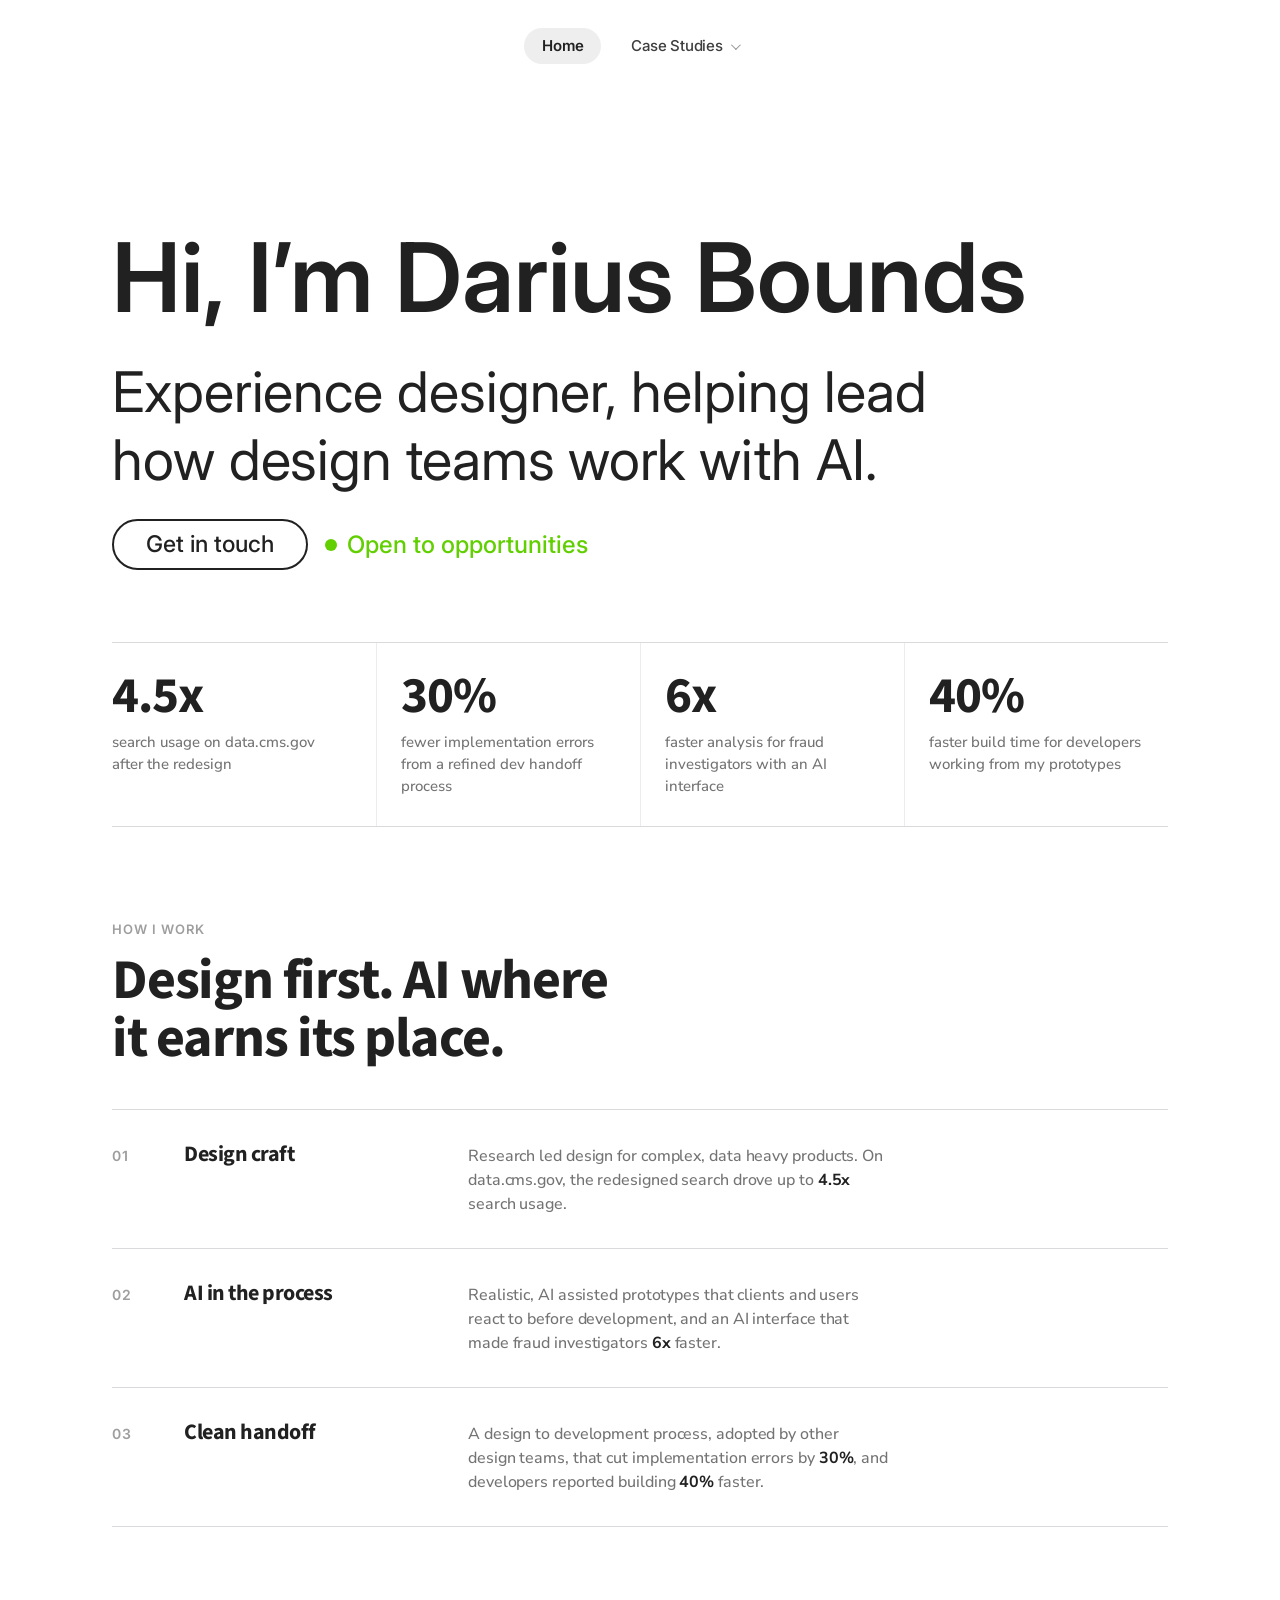
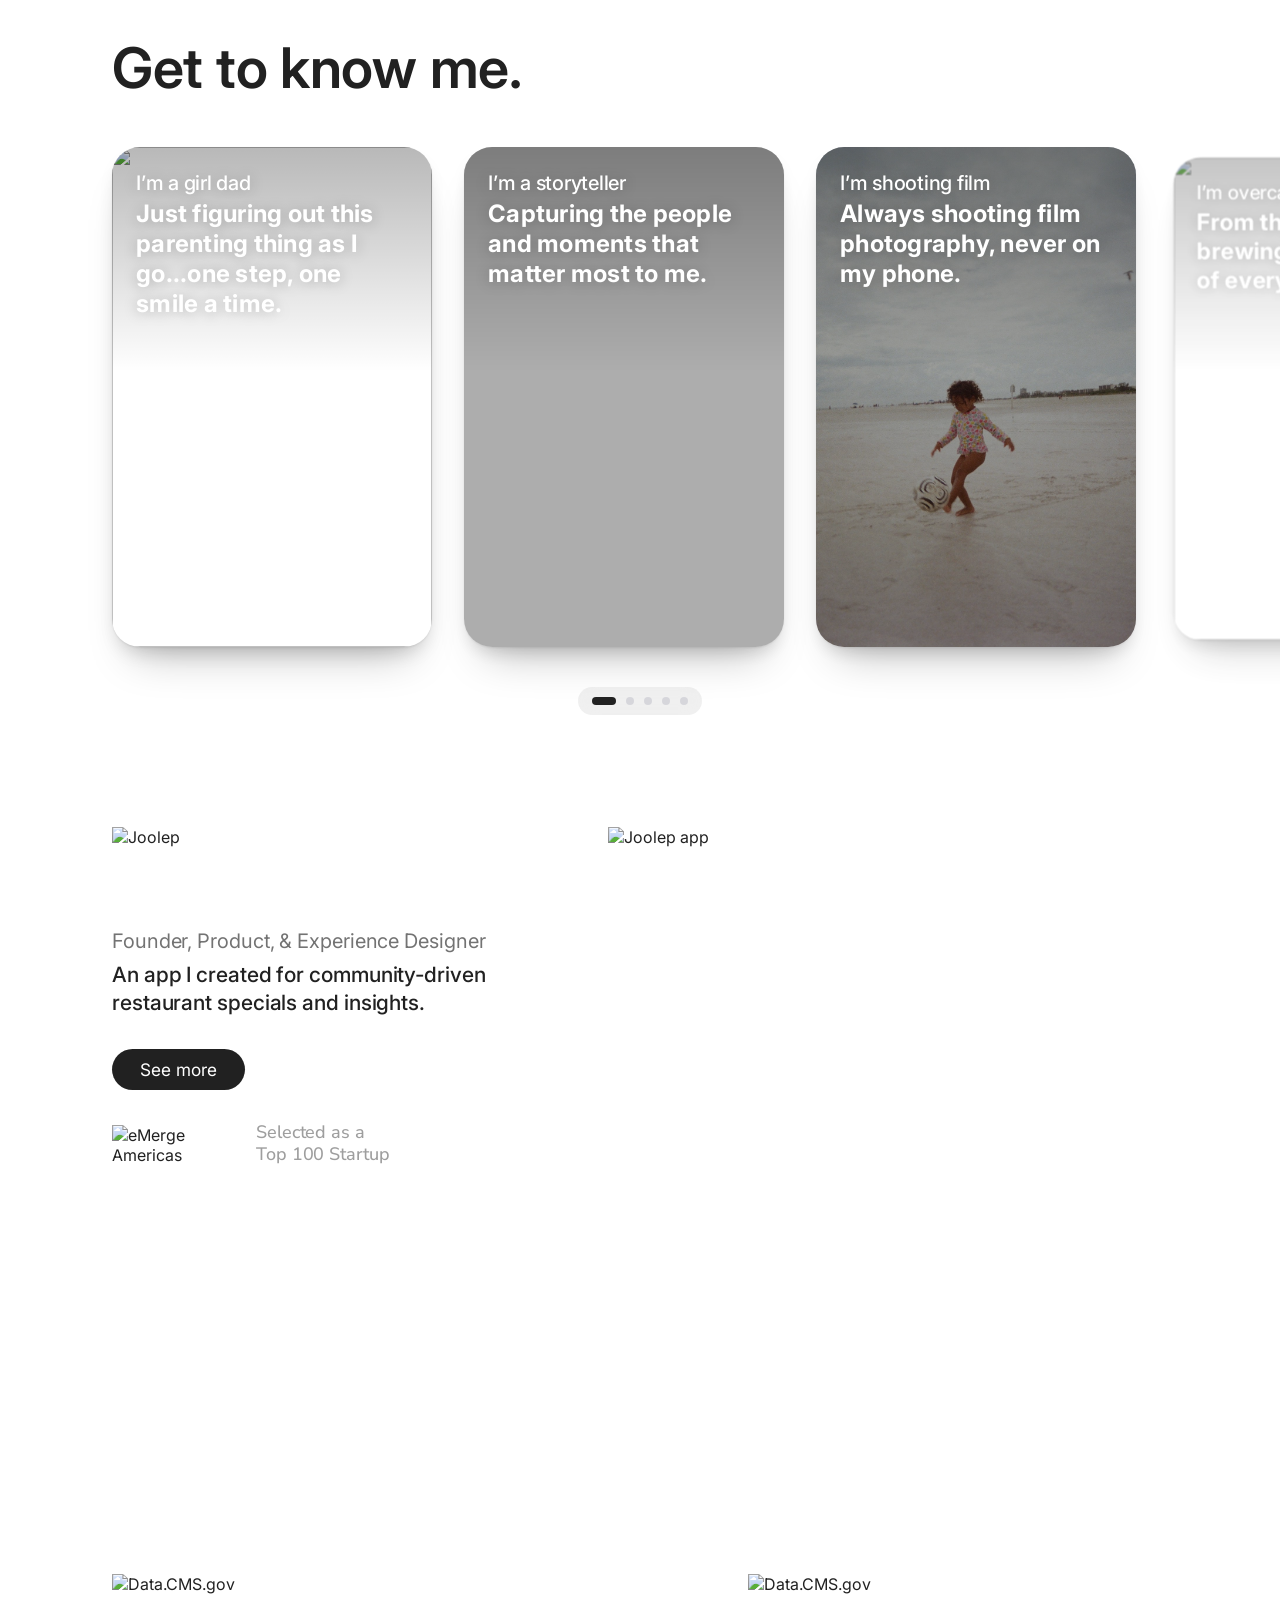
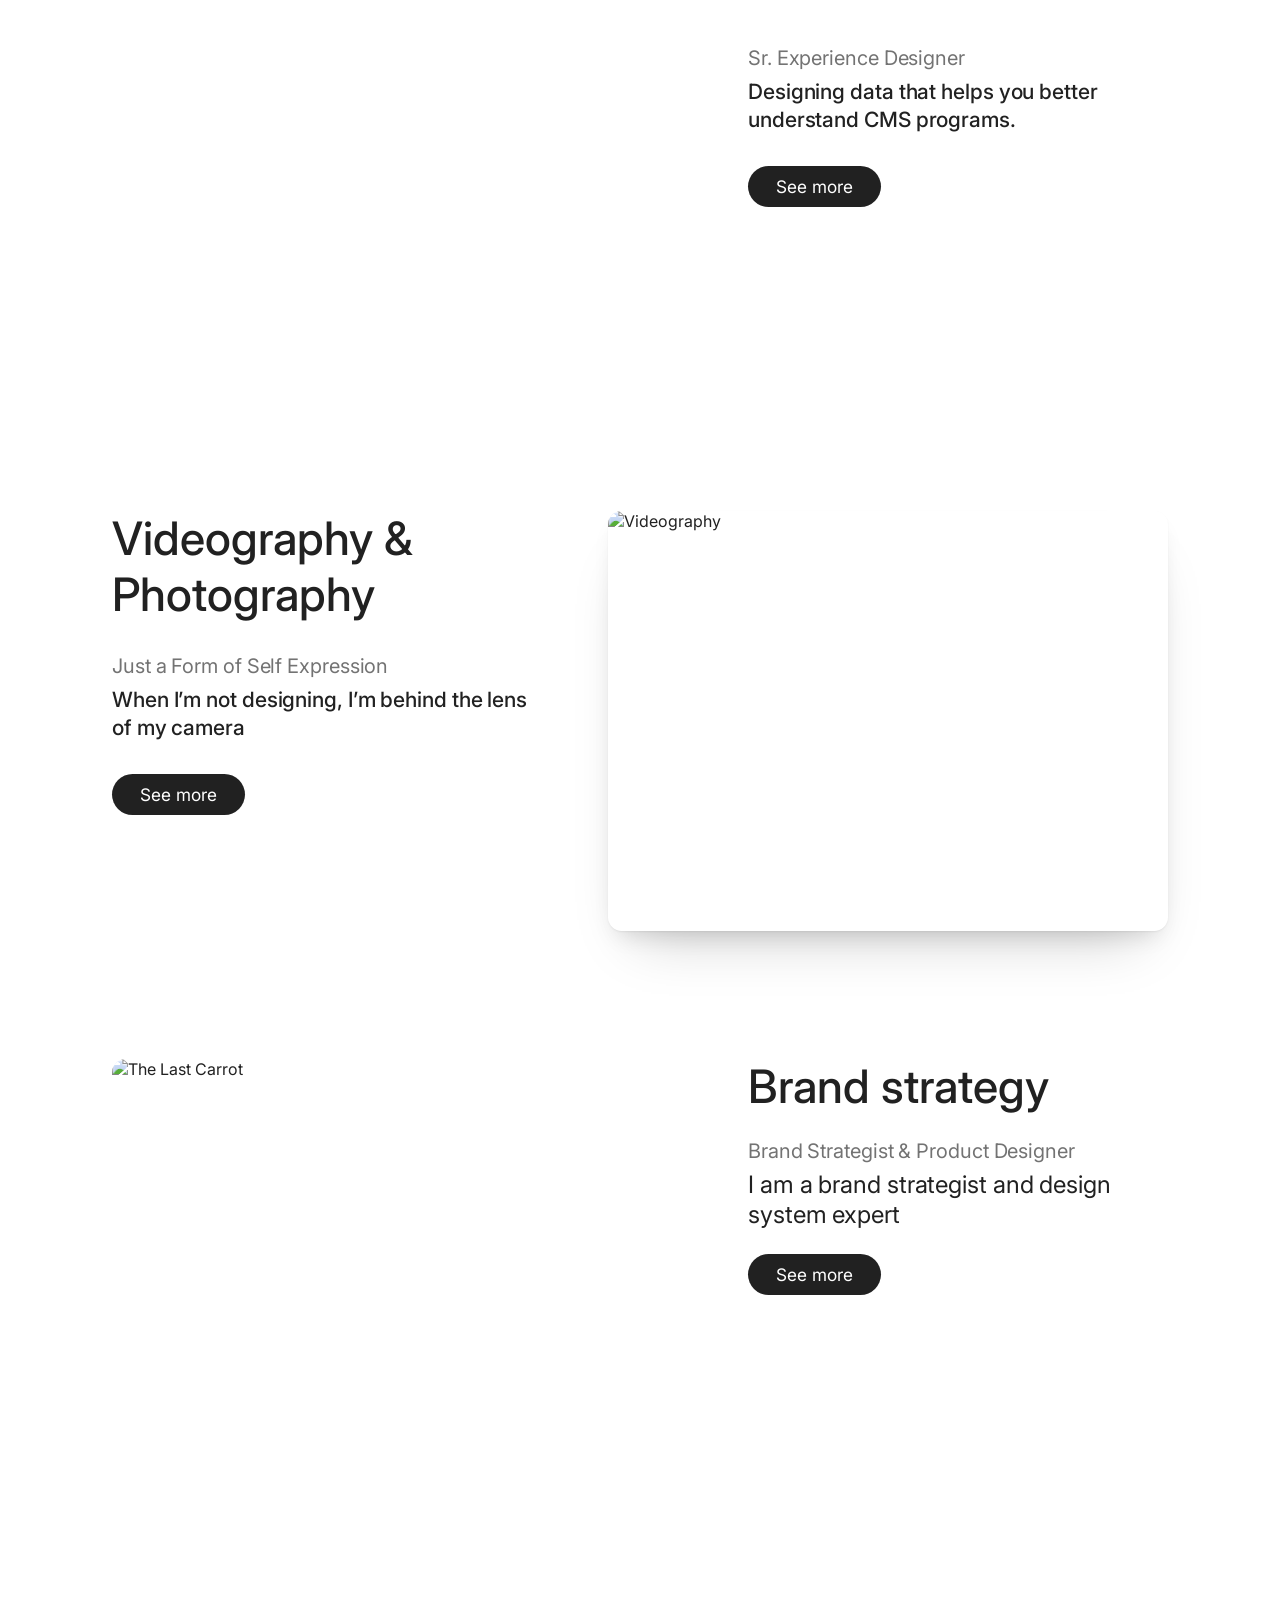
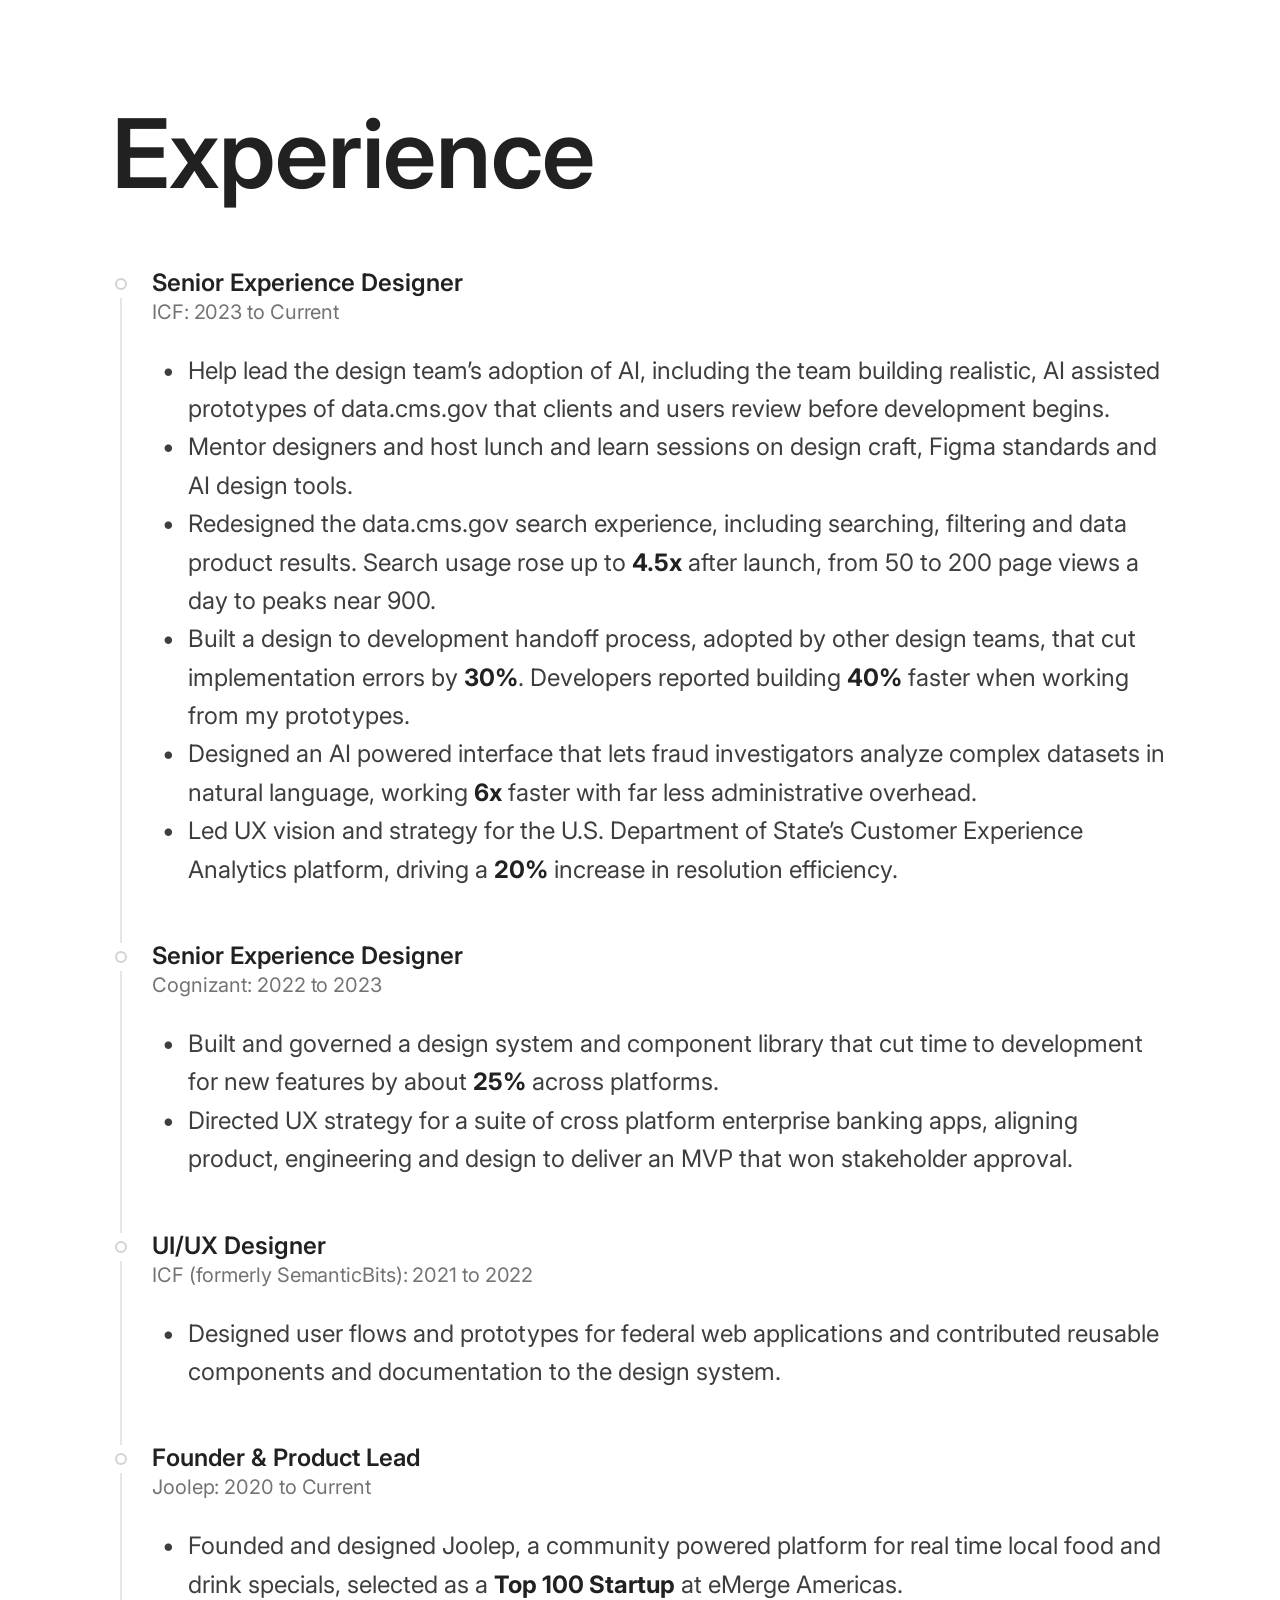
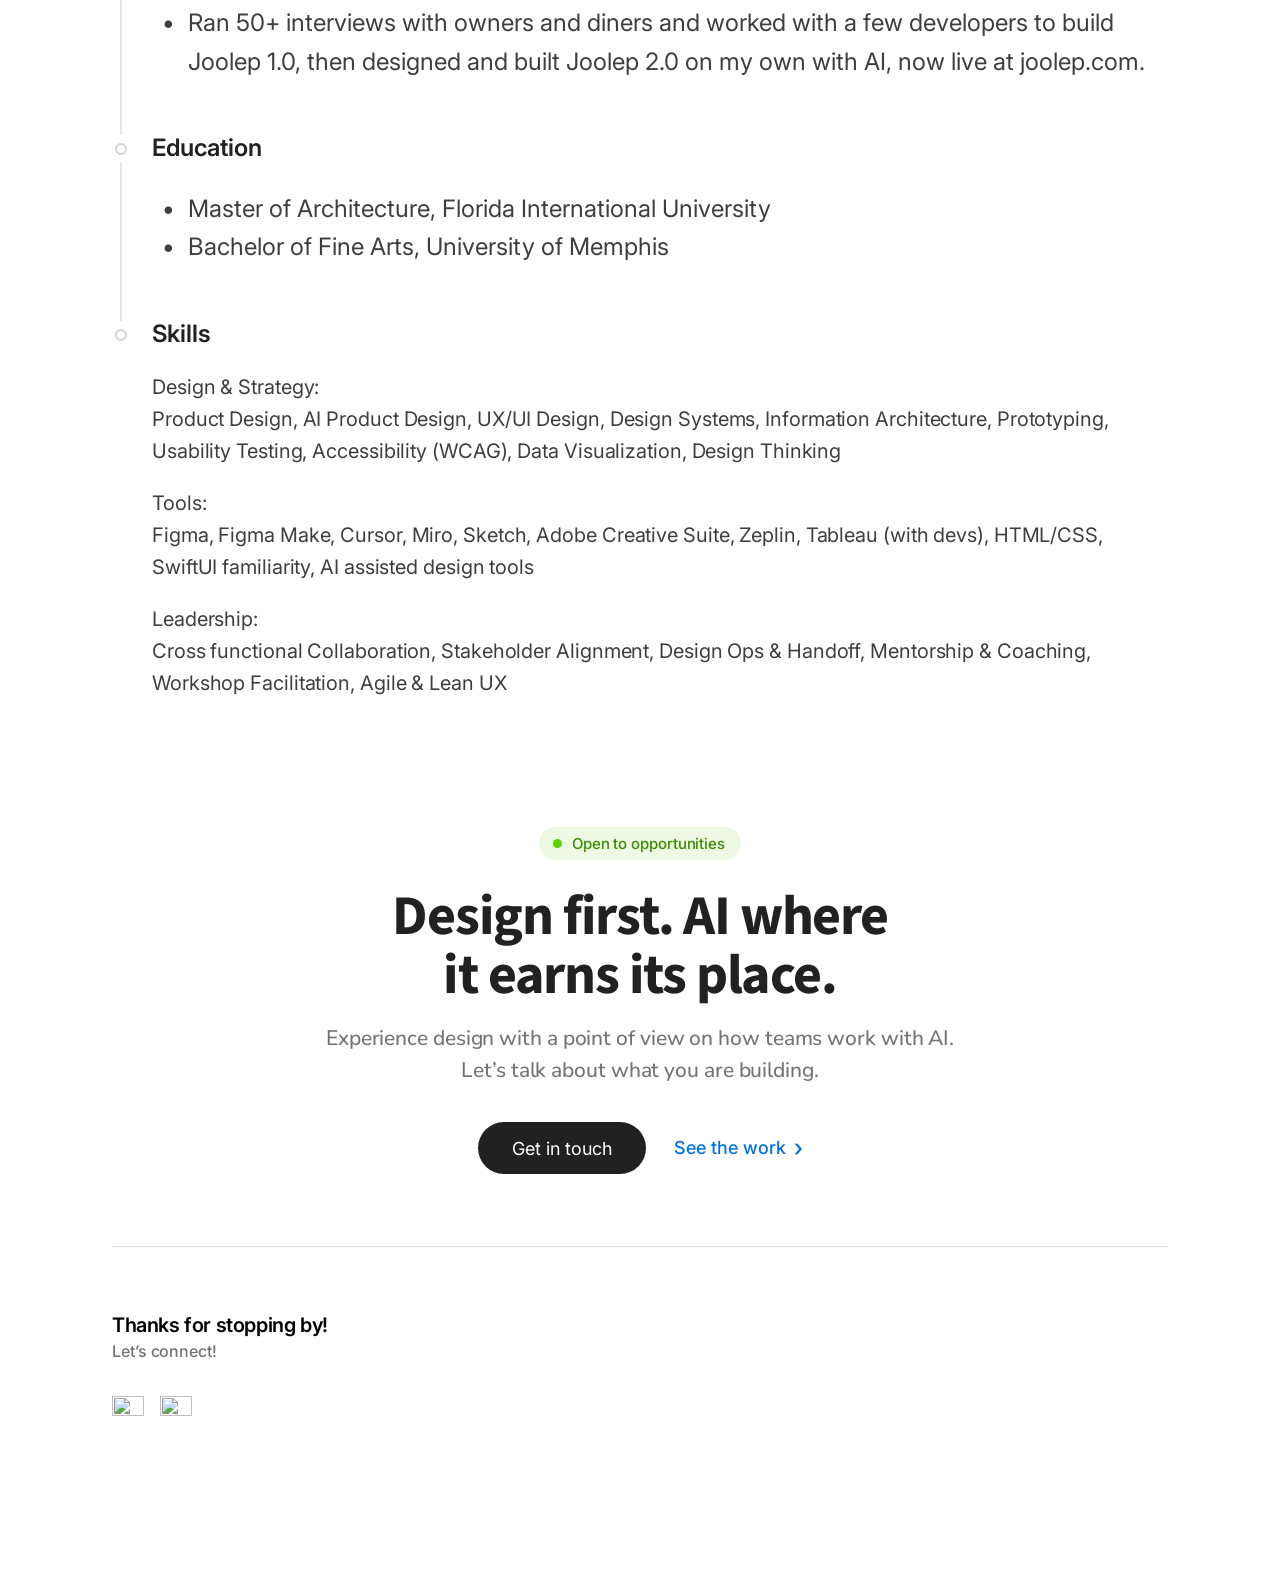
==== PORTFOLIO/index.html @ d48cdf10 "KPI: refined dev handoff wording Co-Authored-By: Claude Sonnet 5.5 <noreply@anthropic.com> Claude-Se" ====
<!DOCTYPE html>
<html lang="en"><head><meta charset="utf-8"><meta name="viewport" content="width=device-width,initial-scale=1">
<title>Darius Bounds</title><meta name="description" content="Experience designer, helping lead how design teams work with AI.">
<meta property="og:type" content="website"><meta property="og:site_name" content="Darius Bounds"><meta property="og:title" content="Hi, I’m Darius Bounds"><meta property="og:description" content="Experience designer, helping lead how design teams work with AI."><meta property="og:url" content="https://dariusbounds.com/"><meta property="og:image" content="https://dariusbounds.com/assets/og.png"><meta property="og:image:width" content="1200"><meta property="og:image:height" content="630">
<meta name="twitter:card" content="summary_large_image"><meta name="twitter:title" content="Hi, I’m Darius Bounds"><meta name="twitter:description" content="Experience designer, helping lead how design teams work with AI."><meta name="twitter:image" content="https://dariusbounds.com/assets/og.png">
<meta name="robots" content="noindex,nofollow,noarchive">
<link rel="preconnect" href="https://fonts.googleapis.com"><link rel="preconnect" href="https://fonts.gstatic.com" crossorigin><link rel="stylesheet" href="https://fonts.googleapis.com/css2?family=Inter:wght@400;500;600;700&family=Source+Sans+3:wght@400;600;700&family=Nunito+Sans:ital,wght@0,400;0,500;0,700;1,400&family=Rethink+Sans:wght@500&family=Abril+Fatface&family=Raleway:wght@500;700&family=Kaushan+Script&display=swap"><link rel="stylesheet" href="style.css"></head>
<body class="home"><a class="skip" href="#main">Skip to main content</a>
<header class="hd"><nav class="nav"><a href="index.html" class="on">Home</a><details class="cs"><summary class="">Case Studies</summary><div class="menu"><a href="joolep.html">Joolep</a><a href="datacmsgov.html">Data.CMS.gov</a><a href="videography.html">Videography &amp; Photography</a><a href="brandstrategy.html">Brand strategy</a></div></details></nav></header>
<main id="main">
<section class="col hero"><h1>Hi, I’m Darius Bounds</h1><p class="sub">Experience designer, helping lead how design teams work with AI.</p>
<div class="ctas"><a class="pill-o" href="#contact">Get in touch</a><span class="status"><span class="live" aria-hidden="true"></span><span class="open">Open to opportunities</span></span></div></section>
<section class="hk" aria-label="Results"><div class="hk-in"><div><b>4.5x</b><span>search usage on data.cms.gov after the redesign</span></div><div><b>30%</b><span>fewer implementation errors from a refined dev handoff process</span></div><div><b>6x</b><span>faster analysis for fraud investigators with an AI interface</span></div><div><b>40%</b><span>faster build time for developers working from my prototypes</span></div></div></section>
<section class="ai" aria-labelledby="ai-h"><div class="ai-in"><p class="eyebrow">How I work</p><h2 id="ai-h">Design first. AI where it earns its place.</h2><div class="ai-grid"><article><span class="ai-n">01</span><h3>Design craft</h3><p>Research led design for complex, data heavy products. On data.cms.gov, the redesigned search drove up to <b>4.5x</b> search usage.</p></article><article><span class="ai-n">02</span><h3>AI in the process</h3><p>Realistic, AI assisted prototypes that clients and users react to before development, and an AI interface that made fraud investigators <b>6x</b> faster.</p></article><article><span class="ai-n">03</span><h3>Clean handoff</h3><p>A design to development process, adopted by other design teams, that cut implementation errors by <b>30%</b>, and developers reported building <b>40%</b> faster.</p></article></div></div></section>
<section class="col know"><h2>Get to know me.</h2>
<div class="car-wrap"><div class="car" tabindex="0" aria-label="About me carousel">
<article class="card" tabindex="0"><img src="https://dariusbounds.figma.site/_assets/v11/2b59e74d600a03f0ad131f86729af593ec68401f.png" class="bg" alt="" loading="lazy"><div class="ct"><p class="k">I’m a girl dad</p><p class="b">Just figuring out this parenting thing as I go...one step, one smile a time.</p></div><div class="story" aria-hidden="false"><p>Fatherhood is the best design brief I have ever been given. It taught me patience, to notice the small things, and that the best experiences make someone feel safe and seen.</p></div></article>
<article class="card" tabindex="0"><img src="https://dariusbounds.figma.site/_assets/v11/2967ae766c2347bed2567619bfdb40ff78abe664.png" class="bg off" alt="" loading="lazy"><div class="shade"></div><div class="ct"><p class="k">I’m a storyteller</p><p class="b">Capturing the people and moments that matter most to me.</p></div><div class="story" aria-hidden="false"><p>Photography and video are how I slow down. Years of shooting, from architecture projects to food and community stories, trained my eye for light, framing, and the moment that matters, and it shows up in how I design.</p></div></article>
<article class="card" tabindex="0"><img src="assets/ph-5.jpg" width="1200" height="1701" class="bg" style="object-position:50% 60%" alt="" loading="lazy"><div class="shade"></div><div class="ct"><p class="k">I’m shooting film</p><p class="b">Always shooting film photography, never on my phone.</p></div><div class="story" aria-hidden="false"><p>I love the rawness and grit of film photography, and the not knowing. You press the shutter, wait, and only find out weeks later what you actually caught. That suspense, and the imperfect frames that come back, are why I stopped shooting photos on my phone.</p></div></article>
<article class="card" tabindex="0"><img src="https://dariusbounds.figma.site/_assets/v11/6a5839bb15b6ad2ba1e350e9c3628f51fbd0e1db.png" class="bg" alt="" loading="lazy"><div class="ct"><p class="k">I’m overcaffeinated</p><p class="b">From the beans to the brewing, I love the craft of every cup.</p></div><div class="story" aria-hidden="false"><p>I care where my beans come from: the region, the farm, the altitude, how they were processed. I love comparing taste profiles, from bright and floral to dark chocolate, and tracing a cup back to its origin. Great coffee, like great design, is all in the details.</p></div></article>
<article class="card grad" tabindex="0"><img src="assets/venture.jpg" width="704" height="1100" class="bg" alt="" loading="lazy"><div class="ct"><p class="k">I’m always building</p><p class="b">Holistic retreats in New York.</p></div><div class="story"><p>Holisticaited Land is a place to slow down, get outdoors and focus on what matters. It is early, and more is coming soon.</p></div></article>
</div></div>
<div class="car-ctl"><div class="dots" role="group" aria-label="Choose a card"></div></div></section>
<section class="col projects" id="projects">
<div class="proj p1"><img src="https://dariusbounds.figma.site/_assets/v11/2c1143e955a36be752a36487d3a487e82488a761.svg" width="210" height="70" alt="Joolep" loading="lazy"><p class="role">Founder, Product, &amp; Experience Designer</p><p class="desc">An app I created for community-driven restaurant specials and insights.</p><a class="pill-d" href="joolep.html">See more</a>
<div class="badge"><img src="https://dariusbounds.figma.site/_assets/v11/20714cea40308390f4930c01ed575402a33f4d6c.svg" width="112" height="39" alt="eMerge Americas" loading="lazy"><img src="https://dariusbounds.figma.site/_assets/v11/f7dfe84ac43cad7aa8ccc37e510400af094b51e7.svg" width="2" height="44" alt="" loading="lazy"><p>Selected as a Top 100 Startup</p></div>
<img src="https://dariusbounds.figma.site/_assets/v11/0425ed2cd503608f1a737a04fe418d73d332fa02.png?h=1536" width="672" height="743" class="pimg" alt="Joolep app" loading="lazy"></div>
<div class="proj p2"><img src="https://dariusbounds.figma.site/_assets/v11/cf9dcd7ba48d1a0370affb6353e9083a428eafbe.svg" width="270" height="40" class="lg" alt="Data.CMS.gov" loading="lazy"><p class="role">Sr. Experience Designer</p><p class="desc">Designing data that helps you better understand CMS programs.</p><a class="pill-d" href="datacmsgov.html">See more</a><img src="https://dariusbounds.figma.site/_assets/v11/d1411c8108766aa3c3fc826061e73233ed73b155.png?w=1536" width="672" height="491" class="pimg" alt="Data.CMS.gov" loading="lazy"></div>
<div class="proj p3"><h3 class="pt">Videography &amp; Photography</h3><p class="role">Just a Form of Self Expression</p><p class="desc">When I’m not designing, I’m behind the lens of my camera</p><a class="pill-d" href="videography.html">See more</a><img src="https://dariusbounds.figma.site/_assets/v11/342f44902096b8742e56fd4645e597bb724f0555.png?w=2186" width="956" height="538" class="wide956" alt="Videography" loading="lazy"></div>
<div class="proj p4"><h3 class="pt">Brand strategy</h3><p class="role">Brand Strategist &amp; Product Designer</p><p class="desc big">I am a brand strategist and design system expert</p><a class="pill-d" href="brandstrategy.html">See more</a><img src="https://dariusbounds.figma.site/_assets/v11/bb16d98b3fe95c60916c223136da57d591a02a9b.png?w=2143" width="937" height="625" class="wide937" alt="The Last Carrot" loading="lazy"></div>
</section>
<section class="col exp"><img src="https://dariusbounds.figma.site/_assets/v11/2e7d759cc2b7aa4e7281fcc18ee03771e4bf8bd1.svg" width="672" height="1" class="rule" alt="" loading="lazy"><h2 class="x">Experience</h2>
<div class="job"><h3>Senior Experience Designer</h3><p class="meta">ICF: 2023 to Current</p><ul class="bl"><li>Help lead the design team’s adoption of AI, including the team building realistic, AI assisted prototypes of data.cms.gov that clients and users review before development begins.</li><li>Mentor designers and host lunch and learn sessions on design craft, Figma standards and AI design tools.</li><li>Redesigned the data.cms.gov search experience, including searching, filtering and data product results. Search usage rose up to <b>4.5x</b> after launch, from 50 to 200 page views a day to peaks near 900.</li><li>Built a design to development handoff process, adopted by other design teams, that cut implementation errors by <b>30%</b>. Developers reported building <b>40%</b> faster when working from my prototypes.</li><li>Designed an AI powered interface that lets fraud investigators analyze complex datasets in natural language, working <b>6x</b> faster with far less administrative overhead.</li><li>Led UX vision and strategy for the U.S. Department of State’s Customer Experience Analytics platform, driving a <b>20%</b> increase in resolution efficiency.</li></ul></div>
<div class="job"><h3>Senior Experience Designer</h3><p class="meta">Cognizant: 2022 to 2023</p><ul class="bl"><li>Built and governed a design system and component library that cut time to development for new features by about <b>25%</b> across platforms.</li><li>Directed UX strategy for a suite of cross platform enterprise banking apps, aligning product, engineering and design to deliver an MVP that won stakeholder approval.</li></ul></div>
<div class="job"><h3>UI/UX Designer</h3><p class="meta">ICF (formerly SemanticBits): 2021 to 2022</p><ul class="bl"><li>Designed user flows and prototypes for federal web applications and contributed reusable components and documentation to the design system.</li></ul></div>
<div class="job"><h3>Founder &amp; Product Lead</h3><p class="meta">Joolep: 2020 to Current</p><ul class="bl"><li>Founded and designed Joolep, a community powered platform for real time local food and drink specials, selected as a <b>Top 100 Startup</b> at eMerge Americas.</li><li>Ran 50+ interviews with owners and diners and worked with a few developers to build Joolep 1.0, then designed and built Joolep 2.0 on my own with AI, now live at joolep.com.</li></ul></div>
<div class="job"><h3>Education</h3><ul class="bl"><li>Master of Architecture, Florida International University</li><li>Bachelor of Fine Arts, University of Memphis</li></ul></div>
<div class="job skills"><h3>Skills</h3>
<p class="sk"><span>Design &amp; Strategy:</span><br>Product Design, AI Product Design, UX/UI Design, Design Systems, Information Architecture, Prototyping, Usability Testing, Accessibility (WCAG), Data Visualization, Design Thinking</p>
<p class="sk"><span>Tools:</span><br>Figma, Figma Make, Cursor, Miro, Sketch, Adobe Creative Suite, Zeplin, Tableau (with devs), HTML/CSS, SwiftUI familiarity, AI assisted design tools</p>
<p class="sk"><span>Leadership:</span><br>Cross functional Collaboration, Stakeholder Alignment, Design Ops &amp; Handoff, Mentorship &amp; Coaching, Workshop Facilitation, Agile &amp; Lean UX</p></div></section>
<span id="contact"></span><section class="cta-band"><div class="col"><p class="cb-eyebrow"><span class="live" aria-hidden="true"></span>Open to opportunities</p><h2>Design first. AI where it earns its place.</h2><p class="cb-sub">Experience design with a point of view on how teams work with AI. Let’s talk about what you are building.</p><div class="cb-btns"><a class="pill-d" href="https://www.linkedin.com/in/dariusbounds" target="_blank" rel="noopener">Get in touch</a><a class="cb-link" href="datacmsgov.html">See the work</a></div></div></section><footer class="ft"><div class="col"><h3>Thanks for stopping by!</h3><p>Let’s connect!</p>
<div class="soc"><a href="https://www.instagram.com/dariusbounds/" aria-label="Instagram"><img src="https://dariusbounds.figma.site/_assets/v11/bcd5db3ff9b8a08abaaf349e0a3817153007b7b6.svg" width="32" height="32" alt="" loading="lazy"></a><a href="https://www.linkedin.com/in/dariusbounds" aria-label="LinkedIn"><img src="https://dariusbounds.figma.site/_assets/v11/1ad5e447793d734f975a2b9b88a0afc816dbe11e.svg" width="32" height="32" alt="" loading="lazy"></a></div></div></footer></main>
<script src="site.js" defer></script>
</body></html>
---- PORTFOLIO/style.css ----
/* Darius Bounds portfolio. Desktop values are measured from the live Figma site (1249px viewport); everything scales fluidly below that. */
:root{--ink:#212121;--g1:#737373;--g2:#3e3e3e;--g3:#9e9e9e;--pad:24px;--ease:cubic-bezier(.2,.7,.2,1)}
*{box-sizing:border-box;margin:0;padding:0}
html{scroll-behavior:smooth;-webkit-text-size-adjust:100%}
body{font-family:Inter,system-ui,-apple-system,"Segoe UI",sans-serif;color:var(--ink);background:#fff;-webkit-font-smoothing:antialiased;overflow-x:hidden}
img{display:block;max-width:100%;height:auto}
a{color:inherit;text-decoration:none}
button{font:inherit;color:inherit;background:none;border:0;cursor:pointer}
:focus-visible{outline:3px solid #2f6fed;outline-offset:3px;border-radius:8px}
.skip{position:absolute;left:12px;top:-60px;background:#000;color:#fff;padding:12px 16px;border-radius:12px;z-index:50}.skip:focus{top:12px}

/* header / nav */
.hd{position:sticky;top:0;z-index:30;height:92px;background:rgba(255,255,255,.92);backdrop-filter:saturate(1.4) blur(12px);-webkit-backdrop-filter:saturate(1.4) blur(12px);display:flex;justify-content:center;padding-top:28px}
.nav{display:flex;align-items:flex-start;position:relative}
.nav>a,.nav summary{height:36px;padding:0 18px;border-radius:100px;display:flex;align-items:center;font:500 15px/20px Inter;letter-spacing:-.23px;color:var(--g2);cursor:pointer;list-style:none;transition:background .2s}
.nav summary::-webkit-details-marker{display:none}
.nav>a:hover,.nav summary:hover{background:#f4f4f5}
.nav .on{background:#eeeeef;color:var(--ink);font-weight:600}
body.case .nav .on{font-size:17px}
.cs{position:relative}
.menu{position:absolute;top:44px;left:50%;transform:translateX(-50%);min-width:200px;background:#fff;border-radius:18px;padding:8px;box-shadow:0 12px 40px rgba(0,0,0,.14),0 0 0 1px rgba(0,0,0,.05);display:grid}
.menu a{padding:10px 14px;border-radius:12px;font:500 15px/20px Inter;color:var(--g2)}.menu a:hover{background:#f4f4f5;color:var(--ink)}

/* containers */
.col,.wide,.xwide{width:calc(100% - 2*var(--pad));margin-inline:auto}
.col{max-width:640px}.wide{max-width:880px}.xwide{max-width:1089px}
body.home .col{max-width:672px}

/* home hero */
.hero{padding-top:clamp(72px,23vw,288px)}
h1{font:600 clamp(44px,7.7vw,96px)/1.2 Inter;color:var(--ink);text-wrap:balance}
.sub{font:400 clamp(26px,4.5vw,56px)/1.214 Inter;margin-top:24px;text-wrap:balance}
.ctas{display:flex;align-items:center;flex-wrap:wrap;gap:12px 17px;margin-top:24px}
.ctas img{margin-right:-15px}
.pill-o{display:inline-flex;align-items:center;height:51px;padding:0 32px;border:2px solid var(--ink);border-radius:30px;font:500 clamp(18px,1.85vw,23px)/27px Inter;transition:background .2s,color .2s}
.pill-o:hover{background:var(--ink);color:#fff}
.open{font:500 clamp(18px,1.9vw,24px)/27px Inter;color:#61cf00}
.pill-d{display:inline-flex;align-items:center;height:41px;padding:0 28px;border-radius:30px;background:var(--ink);color:#fff;font:400 17.3px/27px Inter;transition:transform .2s var(--ease),background .2s}
.pill-d:hover{transform:translateY(-2px);background:#000}

/* carousel */
.know{margin-top:clamp(120px,29.5vw,368px)}
.know h2{font:600 clamp(36px,4.5vw,56px)/1.07 Inter;letter-spacing:-.28px}
.car-wrap{--cw:320px;--start:max(var(--pad),calc((100vw - 672px)/2));margin-top:48px;width:100vw;margin-left:calc(50% - 50vw);position:relative}
.car{display:flex;gap:32px;overflow-x:auto;overflow-y:hidden;scroll-snap-type:x mandatory;scroll-padding-inline:var(--start);scrollbar-width:none;overscroll-behavior-x:contain;padding:40px var(--start) 96px;margin:-40px 0 -96px;cursor:grab;-webkit-overflow-scrolling:touch;touch-action:pan-x pan-y;outline-offset:-6px}
.car::-webkit-scrollbar{display:none}
.car.drag{cursor:grabbing;scroll-snap-type:none;user-select:none}
.car.drag img{pointer-events:none}
.card{position:relative;flex:0 0 var(--cw);height:500px;border-radius:28px;overflow:hidden;scroll-snap-align:start;box-shadow:0 1px 2px rgba(0,0,0,.08),0 10px 20px -8px rgba(0,0,0,.18),0 28px 44px -22px rgba(0,0,0,.28);transition:transform .5s var(--ease),opacity .5s var(--ease),box-shadow .5s var(--ease);isolation:isolate;opacity:.82;transform:scale(.965);transform-origin:50% 60%}
.card.on{opacity:1;transform:none}
.card.on:hover{transform:translateY(-6px);box-shadow:0 2px 4px rgba(0,0,0,.08),0 18px 30px -10px rgba(0,0,0,.22),0 40px 56px -26px rgba(0,0,0,.32)}
.card .bg{position:absolute;inset:0;width:100%;height:100%;object-fit:cover;z-index:-2;-webkit-user-drag:none}
.card .bg.off{inset:auto;left:-193px;top:-7px;width:771px;height:539px;max-width:none;object-fit:fill}
.card .shade{position:absolute;inset:0;background:rgba(0,0,0,.32);z-index:-1}
.card::after{content:"";position:absolute;inset:0;background:linear-gradient(180deg,rgba(0,0,0,.28),rgba(0,0,0,0) 45%);z-index:-1;pointer-events:none}
.ct{position:absolute;left:24px;right:24px;top:24px;color:#fff;text-shadow:0 1px 14px rgba(0,0,0,.25)}
.ct .k{font:500 20px/normal Inter;letter-spacing:-.25px}
.ct .b{font:700 24px/30px Inter;letter-spacing:.25px;margin-top:4px}
.car-ctl{position:relative;z-index:2;display:flex;align-items:center;justify-content:center;gap:20px;margin:48px auto 0;width:100%}
.dots{display:flex;gap:8px}
.dot{width:8px;height:8px;border-radius:8px;background:#d6d6db;transition:width .3s var(--ease),background .3s;padding:0}
.dot.on{width:24px;background:var(--ink)}
.car-ctl .btns{display:contents}.car-ctl .car-btn[data-d=p]{order:1}.car-ctl .dots{order:2}.car-ctl .car-btn[data-d=n]{order:3}
.car-btn{width:36px;height:36px;border-radius:18px;background:#e8e8ed;display:grid;place-items:center;transition:background .2s,opacity .2s,transform .2s}
.car-btn:hover:not(:disabled){background:#d9d9e0;transform:scale(1.06)}
.car-btn:disabled{opacity:.45;cursor:default}

/* projects */
.projects{margin-top:136px}
.proj{display:flex;flex-direction:column;align-items:flex-start}
.proj+.proj{margin-top:clamp(96px,17vw,216px)}
.proj .role{font:400 20px/normal Inter;color:var(--g1);margin-top:32px}
.proj .lg+.role{margin-top:32px}
.proj .desc{font:500 21px/28px Inter;max-width:420px;margin-top:8px}
.proj .desc.big{font:400 24px/30px Inter;margin-top:7px}
.proj .pill-d{margin-top:32px}
.proj .pt{font:500 clamp(36px,3.85vw,48px)/1.2 Inter}
.proj.p4 .role{margin-top:24px}.proj.p4 .pill-d{margin-top:24px}
.badge{display:flex;align-items:center;gap:15px;margin-top:32px}
.badge p{font:500 18px/21.6px Nunito Sans;color:var(--g3);letter-spacing:-.09px;max-width:144px}
.pimg{width:100%;margin-top:55px}.p2 .pimg{margin-top:55px}
.p2 .lg{max-width:100%}
.proj{position:relative}
.proj img[class^=wide9]{margin-top:29px;max-width:none;width:min(956px,calc(100vw - 2*var(--pad)));position:relative;left:50%;transform:translateX(-50%);align-self:flex-start}
.proj .wide937{width:min(937px,calc(100vw - 2*var(--pad)));margin-top:67px}
.projects img{border-radius:0}

/* experience */
.exp{margin-top:135px}
.rule{width:100%;height:1px}
.x{font:600 clamp(48px,7.7vw,96px)/1.2 Inter;margin-top:88px}
.job{margin-top:52px}.x+.job{margin-top:56px}
.job h3{font:600 24px/normal Inter}
.meta{font:400 20px/normal Inter;color:var(--g1);margin-top:3px}
.bl{list-style:none;margin-top:28px}
.bl li{position:relative;padding-left:36px;font:400 clamp(17px,1.92vw,24px)/1.6 Inter;color:var(--g2)}
.bl li::before{content:"•";position:absolute;left:10px}
.skills h3{font:600 24px/normal Inter}
.sk{font:400 clamp(16px,1.6vw,20px)/1.6 Inter;color:var(--g2);margin-top:20px}
.sk span{display:inline-block}
.skills h3+.sk{margin-top:23px}

/* footer */
.ft{margin-top:88px;padding-bottom:141px}
.ft .col{border-top:1px solid rgba(0,0,0,.1);padding-top:64px}
.ft h3{font:600 20px/29px Inter;letter-spacing:-.4px;color:#000}
.ft p{font:500 16px/23.2px Inter;color:rgba(0,0,0,.55);letter-spacing:-.08px}
.soc{display:flex;gap:16px;margin-top:32px}.soc a{transition:transform .2s}.soc a:hover{transform:translateY(-2px)}
.case .ft .col{max-width:880px}

/* case study pages */
.chd{display:flex;flex-direction:column;align-items:center;text-align:center;padding:48px var(--pad) 0}
.lbl{font:500 18px/26.1px "Nunito Sans";color:var(--g1);letter-spacing:-.09px}
.clogo{margin-top:32px;max-width:100%}
.role2{font:500 16px/27.2px "Nunito Sans";color:var(--g1);margin-top:16px}
.hero540,.hero560,.hero800{margin-top:98px;max-width:100%}.hero540{width:540px}.hero560{width:560px;margin-top:75px}.hero800{width:800px;margin-top:98px}
.d2 .role2{margin-top:8px}
.tag{font:700 clamp(28px,3.2vw,40px)/1.3 "Source Sans 3";letter-spacing:-.8px;color:var(--ink);margin-top:56px;max-width:880px;text-wrap:balance}
.tag.nar{max-width:480px;margin-top:80px}
.chd .badge.c{margin-top:8px}
.badge.c{justify-content:center}.badge.c p{text-align:left}
.vt{font:600 clamp(36px,3.85vw,48px)/1.2 Inter;margin-top:32px}
.chd.b .clogo{margin-top:32px}
.chd.b .role2{margin-top:16px}
.carrot{width:199px}
.s{margin-top:64px}.s.first{margin-top:56px}.s.last{margin-bottom:0}
h2{font:700 clamp(34px,4.5vw,56px)/1.07 "Source Sans 3";letter-spacing:-.28px;color:var(--ink)}
.s h2+p,.s h2+ul{margin-top:16px}
p{font:500 18px/1.45 "Nunito Sans";letter-spacing:-.09px}
body.case p{color:var(--g1)}
.sub{color:var(--ink)}
.s p{margin-top:16px}.s h2+p{margin-top:16px}.s p.g,.s p+p{margin-top:26px}
.s .g{color:var(--g1)}
.cl{list-style:none;margin-top:17px}
.cl li{position:relative;padding-left:27px;font:500 18px/1.45 "Nunito Sans";letter-spacing:-.09px;color:var(--g1)}
.cl li::before{content:"•";position:absolute;left:9px}
.cl li b{font-weight:700;color:var(--g2)}
.full{width:100%;margin-top:24px}
.bleed{max-width:none;width:min(899px,100vw - 40px);margin:48px 0 0 50%;transform:translateX(-50%)}
.s .bleed{margin-top:48px}
.col .bleed{width:min(860px,100vw - 40px)}
.prob{position:relative}
.prob .phone{float:right;width:min(186px,34%);margin:0 -17px 8px 24px;shape-outside:margin-box}
.prob h2,.prob p,.prob .cl{max-width:none}
.qt{margin-top:64px;text-align:center}
blockquote{font:700 clamp(26px,3.2vw,40px)/1.3 "Source Sans 3";letter-spacing:-.8px;color:var(--ink);text-wrap:balance}
.bq2{font-family:Inter;font-weight:700}
cite{display:block;font:700 24px/1.3 "Source Sans 3";letter-spacing:-.48px;font-style:normal;color:var(--ink);margin-top:24px}
.qt.last{margin-bottom:0}
h4{font:600 18px/21.6px "Source Sans 3";letter-spacing:-.36px;color:var(--ink)}
.s h4{margin-top:48px}.s h3.plat+p{margin-top:16px}.s h4+p{margin-top:12px}.pp{margin-top:56px!important}
h3.plat{font:700 clamp(28px,3vw,36px)/1.2 "Source Sans 3";letter-spacing:-.5px;margin-top:64px}
.row{display:grid;gap:5px;margin-top:24px}
.row img{width:100%;height:auto}
.ph4{grid-template-columns:repeat(4,1fr)}
.ph3{grid-template-columns:repeat(3,1fr);gap:17px;margin-top:40px}
.ico{grid-template-columns:repeat(4,140px);justify-content:space-between;gap:16px;margin-top:24px}
.store{grid-template-columns:repeat(4,1fr);gap:16px}.store img{border-radius:4px}
.two2{grid-template-columns:1fr 1fr;gap:0;margin-top:24px}
.stack{display:grid;gap:16px;margin-top:24px}.stack.gap80{gap:80px;margin-top:80px}.stack img{width:100%}
.em{display:flex;gap:24px;align-items:flex-end;margin-top:24px}.em>div:first-child{flex:660 1 0}.em>div:last-child{flex:196 1 0}
.two{display:grid;grid-template-columns:1fr 1fr;gap:32px;margin-top:64px;align-items:start}
.two .r p{margin-top:0}.two .r p+p{margin-top:26px}
.h45{font:600 clamp(32px,3.6vw,45px)/1.1 "Source Sans 3";letter-spacing:-.45px}
.h48{font:600 clamp(32px,3.85vw,48px)/1.1 "Source Sans 3";letter-spacing:-.48px}
.h40{font:500 clamp(28px,3.2vw,40px)/1 "Nunito Sans";letter-spacing:-.28px;margin-top:24px}
.sw{display:grid;grid-template-columns:repeat(4,1fr);gap:40px 48px;margin-top:40px}
.sw i{display:block;aspect-ratio:1;border-radius:50%;max-width:160px;width:100%;box-shadow:inset 0 0 0 1px rgba(0,0,0,.06)}
.sw b,.sw span{display:block;font:500 13px/15.6px "Rethink Sans";letter-spacing:-.017px}
.sw b{margin-top:10px;color:var(--ink)}.sw span{color:var(--g3);margin-top:4px}
.tyo{margin-top:56px}.tyo .l{display:block}.tyo .mt{margin-top:32px}
.tyo h4{font:600 18px/21.6px "Source Sans 3"}
.spec{margin-top:16px;color:var(--ink);line-height:1.3;word-break:break-word}
.opt{font:400 14px/16.8px "Source Sans 3";letter-spacing:-.28px;color:var(--g3);margin-top:8px!important}
.rd{width:100%;margin-bottom:24px}
.ov{display:grid;grid-template-columns:1fr 1fr;gap:32px;align-items:center;max-width:880px}
.ov .ovi{width:100%}
.kt{margin-top:16px}.it{font-style:italic}
.ba{display:flex;align-items:center;justify-content:center;gap:24px;margin-top:48px;flex-wrap:nowrap}
.ba img{min-width:0;flex:0 1 auto}.ba .arrow{flex:0 0 auto;width:min(88px,12vw)}
.ba img:first-child{width:46%}.ba .newlogo{width:25%}
.yt{position:relative;margin-top:32px;aspect-ratio:16/9;border-radius:0;overflow:hidden;background:#f2f2f2}
.yt iframe{position:absolute;inset:0;width:100%;height:100%;border:0}
.vh{font:600 24px/1.2 Inter;letter-spacing:-.48px;margin-top:48px}.vh.m{margin-top:96px}
.s h2+.vh{margin-top:40px}.vh+p{margin-top:16px!important}
.ph{display:grid;place-items:center;min-height:240px;padding:24px;text-align:center;color:var(--g1);font:600 16px/1.4 "Nunito Sans";background:repeating-linear-gradient(45deg,#fafafa,#fafafa 12px,#f3f3f3 12px,#f3f3f3 24px);border:1.5px dashed #d0d0d0;border-radius:16px;margin-top:24px}
.ph small{display:block;font-weight:400;margin-top:6px;color:var(--g3)}

/* data.cms.gov tabs + kpis */
.tabs{position:sticky;top:92px;z-index:20;display:flex;gap:8px;justify-content:center;flex-wrap:wrap;padding:24px var(--pad) 16px;margin-top:56px;background:linear-gradient(#fff 75%,rgba(255,255,255,0))}
.tabs [role=tab]{height:44px;padding:0 24px;border-radius:100px;background:#f4f4f5;font:500 17px/20px Inter;letter-spacing:-.23px;color:var(--g2);transition:background .2s,color .2s}
.tabs [role=tab]:hover{background:#e9e9eb}
.tabs [role=tab][aria-selected=true]{background:var(--ink);color:#fff;font-weight:600}
[role=tabpanel]{animation:fade .35s var(--ease)}[hidden]{display:none!important}
@keyframes fade{from{opacity:0;transform:translateY(8px)}to{opacity:1;transform:none}}
.kpis{display:grid;grid-template-columns:repeat(3,1fr);gap:16px;margin-top:24px}
.kpi{background:#f5f5f7;border-radius:24px;padding:28px 24px;display:flex;flex-direction:column;gap:8px}
.kpi b{font:700 clamp(30px,3.8vw,48px)/1.1 "Source Sans 3";letter-spacing:-.8px;color:var(--ink)}
.kpi span{font:500 16px/1.4 "Nunito Sans";color:var(--g1)}
.kpi:first-child{background:var(--ink)}.kpi:first-child b{color:#fff}.kpi:first-child span{color:#cfcfd4}
.chart{margin-top:24px}.chart .full{margin-top:0}
.shot{border:1px solid #ececec;border-radius:14px}
.cap{font:500 15px/1.4 "Nunito Sans"!important;color:var(--g3)!important;margin-top:10px!important;text-align:center}
.div{border-top:0}

/* tablet */
@media(max-width:1000px){
  .two{grid-template-columns:1fr;gap:20px;margin-top:48px}
  .ov{grid-template-columns:1fr}
  .sw{grid-template-columns:repeat(3,1fr)}
  .kpis{grid-template-columns:1fr}
}
/* phone */
@media(max-width:700px){
  :root{--pad:20px}
  .hd{height:76px;padding-top:20px}.tabs{top:76px}
  .nav>a,.nav summary{padding:0 14px}
  .hero{padding-top:64px}
  .ctas img{margin-right:-12px}
  .car-wrap{--cw:min(78vw,320px);--start:var(--pad)}
  .card{height:min(118vw,500px)}
  .card .bg.off{left:-60%;top:-2%;width:240%;height:104%}
  .ct .b{font-size:22px;line-height:28px}
  .car-ctl{margin-top:28px}
  .projects{margin-top:88px}
  .proj .desc{font-size:19px;line-height:26px}.proj .desc.big{font-size:21px}
  .exp{margin-top:88px}.x{margin-top:56px}
  .bl li{padding-left:24px}.bl li::before{left:6px}
  .cl li{padding-left:22px}.cl li::before{left:6px}
  .ft{margin-top:56px;padding-bottom:72px}.ft .col{padding-top:40px}
  .hero540,.hero560,.hero800{margin-top:56px;width:100%}
  .chd{padding-top:32px}
  .tag{margin-top:40px}.tag.nar{margin-top:48px}
  .s{margin-top:48px}.qt{margin-top:48px}
  .prob .phone{float:none;width:55%;margin:24px auto 0}
  .ph4{grid-template-columns:repeat(2,1fr);gap:8px}
  .ph3{gap:8px}
  .ico{grid-template-columns:repeat(2,1fr);justify-items:center;gap:16px}
  .ico img{width:min(140px,100%)}
  .store{grid-template-columns:repeat(2,1fr);gap:10px}
  .two2{grid-template-columns:1fr}
  .sw{grid-template-columns:repeat(2,1fr);gap:28px 20px}
  .em{flex-direction:column;align-items:stretch}.em>div:last-child{width:45%}
  .ba{gap:10px}.ba .arrow{width:9vw}
  .stack.gap80{gap:28px;margin-top:40px}
  .vh{font-size:21px}.vh.m{margin-top:64px}
  .tabs [role=tab]{height:40px;padding:0 18px;font-size:15px}
  .kpi{padding:22px 20px}
  cite{font-size:20px}
  .badge p{font-size:16px}
}
@media(prefers-reduced-motion:reduce){*{animation:none!important;transition:none!important;scroll-behavior:auto!important}}

/* polish: one media system (radius, shadow, width) used on every page */
:root{--r-lg:28px;--r-md:20px;--sh-media:0 1px 2px rgba(0,0,0,.06),0 12px 24px -10px rgba(0,0,0,.14),0 32px 56px -28px rgba(0,0,0,.22)}
.projects img.wide956,.projects img.wide937{border-radius:var(--r-lg);box-shadow:var(--sh-media)}
.projects img.wide937{width:min(956px,calc(100vw - 2*var(--pad)))}
.hero800,.hero560,.hero540,.full,.bleed{border-radius:var(--r-md)}
.shot{border-radius:var(--r-md);border:0;box-shadow:var(--sh-media)}
.kpis>*{border-radius:var(--r-md)}
/* scroll reveal (only active when JS adds .js) */
.js .rv{opacity:0;transition:opacity .8s var(--ease),transform .8s var(--ease)}
.js .rv:not(img){transform:translateY(18px)}
.js .rv.in{opacity:1}.js .rv.in:not(img){transform:none}
@media(prefers-reduced-motion:reduce){.js .rv{opacity:1;transform:none;transition:none}}
/* data.cms.gov case study */
.kpis{align-items:stretch}
.kpi{justify-content:space-between;min-height:150px}
.kpi b{white-space:nowrap}
.kpi b small{font:600 .42em/1 "Source Sans 3";letter-spacing:0;margin-left:4px;color:var(--g1)}
.pnh{padding-top:24px}
.gal{margin:24px 0 0}
.gal .cap{margin-top:12px}
.gal2{display:grid;grid-template-columns:355fr 630fr;gap:24px;margin-top:32px;align-items:start}
.gal2 img{margin-top:0}
.gal2 p.cap{margin-top:12px}
.full.drawer{width:min(100%,360px);margin-inline:auto}
@media(max-width:700px){.gal2{grid-template-columns:1fr;gap:28px}.kpi{min-height:0}}
.gal{width:min(880px,calc(100vw - 2*var(--pad)));position:relative;left:50%;transform:translateX(-50%)}
/* case study: static tabs, glance, chart, details */
.tabs{position:static;background:none;margin-top:40px;padding-bottom:8px}
.glance{margin-top:24px}
.tldr{font:600 clamp(22px,2.6vw,30px)/1.3 "Source Sans 3";letter-spacing:-.4px;color:var(--ink)!important}
.glance dl{display:grid;grid-template-columns:repeat(4,1fr);gap:16px;margin-top:24px}
.glance dt{font:600 12px/1 Inter;letter-spacing:.06em;text-transform:uppercase;color:var(--g3)}
.glance dd{font:500 15px/1.4 "Nunito Sans";color:var(--g2);margin-top:8px}
.cx{margin:0;background:#fff;border-radius:var(--r-md);box-shadow:var(--sh-media);padding:20px 16px 12px}
.dchart{position:relative;width:100%;touch-action:pan-y;outline-offset:4px}
.dchart svg{display:block;width:100%;height:auto;overflow:visible}
.dchart .ln{fill:none;stroke:#0b6bcb;stroke-width:2.5;stroke-linejoin:round;stroke-linecap:round}
.dchart .ar{fill:url(#dcg);opacity:.9}
.dchart .gx{stroke:#eee}.dchart text{font:500 11px Inter;fill:#8a8a92}
.dchart .lm{stroke:#212121;stroke-dasharray:3 4}.dchart .lt{font:600 12px Inter;fill:#212121}
.dchart .cur{stroke:#212121;stroke-opacity:.25}.dchart .dot{fill:#0b6bcb;stroke:#fff;stroke-width:2.5}
.dtip{position:absolute;pointer-events:none;background:#212121;color:#fff;border-radius:12px;padding:8px 12px;font:500 13px/1.3 Inter;white-space:nowrap;transform:translate(-50%,-110%);opacity:0;transition:opacity .15s}
.dtip b{display:block;font-size:18px}
.details>p{margin-top:16px}
.dcard{background:#f5f5f7;border-radius:var(--r-md);overflow:hidden;margin-top:24px;display:flex;flex-direction:column}
.dimg{background:#fff;padding:20px;display:grid;place-items:center;border-bottom:1px solid #ececec}
.dimg img{width:100%;max-width:620px;height:auto;border-radius:12px;box-shadow:0 0 0 1px rgba(0,0,0,.06),0 8px 20px -10px rgba(0,0,0,.2)}
.dgrid .dimg img{max-width:290px}
.dtxt{padding:20px 24px 24px}
.dtxt h3{font:700 22px/1.2 "Source Sans 3";letter-spacing:-.3px}
.dtxt p{font:500 16px/1.5 "Nunito Sans";color:var(--g1);margin-top:10px}
.dtxt p b{color:var(--ink)}
.dgrid{display:grid;grid-template-columns:repeat(3,1fr);gap:16px;margin-top:24px}
.dgrid .dcard{margin-top:0}
@media(max-width:820px){.glance dl{grid-template-columns:1fr 1fr}.dgrid{grid-template-columns:1fr}}
@media(max-width:700px){.glance dl{grid-template-columns:1fr}.cx{padding:14px 8px 8px}}
/* micro-interactions */
@keyframes ping{0%{box-shadow:0 0 0 0 rgba(97,207,0,.5)}70%{box-shadow:0 0 0 14px rgba(97,207,0,0)}100%{box-shadow:0 0 0 0 rgba(97,207,0,0)}}
@keyframes breathe{0%,100%{opacity:1}50%{opacity:.72}}
.ctas img{border-radius:50%;animation:ping 2.2s cubic-bezier(.2,.7,.2,1) infinite}
.open{animation:breathe 2.2s ease-in-out infinite}
.pill-o,.pill-d{gap:0;transition:background .2s,color .2s,transform .25s var(--ease),padding .25s var(--ease)}
.pill-o::before,.pill-d::after{content:"";display:inline-block;width:0;height:20px;background:currentColor;opacity:0;transition:width .3s var(--ease),opacity .3s,margin .3s var(--ease);-webkit-mask:var(--ic) center/contain no-repeat;mask:var(--ic) center/contain no-repeat}
.pill-o{--ic:url("data:image/svg+xml,%3Csvg xmlns='http://www.w3.org/2000/svg' viewBox='0 0 24 24' fill='none' stroke='black' stroke-width='2' stroke-linecap='round' stroke-linejoin='round'%3E%3Crect x='3' y='5' width='18' height='14' rx='3'/%3E%3Cpath d='m4 7 8 6 8-6'/%3E%3C/svg%3E")}
.pill-d{--ic:url("data:image/svg+xml,%3Csvg xmlns='http://www.w3.org/2000/svg' viewBox='0 0 24 24' fill='none' stroke='black' stroke-width='2.2' stroke-linecap='round' stroke-linejoin='round'%3E%3Cpath d='M5 12h14m-6-6 6 6-6 6'/%3E%3C/svg%3E")}
.pill-o:hover::before{width:20px;opacity:1;margin-right:10px}
.pill-d:hover::after,.pill-d:focus-visible::after{width:18px;opacity:1;margin-left:8px}
.pill-o:focus-visible::before{width:20px;opacity:1;margin-right:10px}
.pill-o:active,.pill-d:active{transform:scale(.97)}
@media(prefers-reduced-motion:reduce){.ctas img,.open{animation:none}}
/* top-of-page rhythm and chart header */
.chd{padding-top:64px}
.clogo{margin-top:40px}
.role2,.d2 .role2{margin-top:12px}
.tabs{margin-top:72px;padding-bottom:0}
.glance{margin-top:64px}
.hl{font:700 clamp(34px,5vw,60px)/1.05 "Source Sans 3";letter-spacing:-1px;text-wrap:balance;max-width:14em}
.tldr{font:500 clamp(18px,1.8vw,22px)/1.5 "Nunito Sans"!important;color:var(--g1)!important;letter-spacing:-.1px;max-width:38em;margin-top:24px!important}
.glance dl{grid-template-columns:repeat(3,auto);justify-content:start;gap:12px 56px;margin-top:40px;padding-top:24px;border-top:1px solid #ececec}
.kpis{margin-top:56px}
.chart{margin-top:56px}
.ch{display:flex;justify-content:space-between;align-items:flex-start;gap:16px 24px;flex-wrap:wrap;padding:8px 8px 16px}
.ch h3{font:700 22px/1.2 "Source Sans 3";letter-spacing:-.3px;color:var(--ink)}
.ch p{font:500 15px/1.4 "Nunito Sans";color:var(--g1);margin-top:4px}
.chk{list-style:none;display:flex;gap:10px}
.chk li{background:#f5f5f7;border-radius:14px;padding:8px 14px;font:500 13px/1.3 "Nunito Sans";color:var(--g1)}
.chk b{display:block;font:700 18px/1.2 "Source Sans 3";color:var(--ink)}
.chk li:last-child{background:var(--ink);color:#cfcfd4}.chk li:last-child b{color:#fff}
@media(max-width:700px){.glance dl{grid-template-columns:1fr 1fr}.tabs{margin-top:48px}.glance{margin-top:48px}}
/* screenshots are real components: no added frames or shadows */
.shot{box-shadow:none;border-radius:0}
.shot.hero-shot,.shot.drawer{border-radius:var(--r-md)}
.gal2{grid-template-columns:385fr 640fr;gap:16px}
.comp{border-radius:0;box-shadow:none}
.comp.fade{-webkit-mask-image:linear-gradient(#000 82%,transparent);mask-image:linear-gradient(#000 82%,transparent)}
/* Design & AI band */
.ai{margin-top:clamp(96px,14vw,168px)}
.ai-in{width:calc(100% - 2*var(--pad));max-width:1000px;margin-inline:auto}
.eyebrow{font:600 13px/1 Inter;letter-spacing:.08em;text-transform:uppercase;color:var(--g3)}
.ai h2{font:700 clamp(36px,5.4vw,64px)/1.05 "Source Sans 3";letter-spacing:-1.2px;margin-top:16px;max-width:15em;text-wrap:balance;color:var(--ink)}
.ai-lede{font:500 clamp(18px,1.9vw,22px)/1.5 "Nunito Sans";color:var(--g1);max-width:36em;margin-top:24px}
.ai-grid{display:grid;grid-template-columns:repeat(3,1fr);gap:16px;margin-top:56px}
.ai-grid article{background:#f5f5f7;border-radius:var(--r-lg);padding:32px 28px 36px;min-height:260px;display:flex;flex-direction:column;transition:transform .5s var(--ease),background .3s}
.ai-grid article:hover{transform:translateY(-4px);background:#efeff2}
.ai-n{font:600 14px/1 Inter;color:var(--g3);letter-spacing:.04em}
.ai-grid h3{font:700 26px/1.15 "Source Sans 3";letter-spacing:-.5px;margin-top:auto;padding-top:48px}
.ai-grid p{font:500 16px/1.5 "Nunito Sans";color:var(--g1);margin-top:12px}
@media(max-width:820px){.ai-grid{grid-template-columns:1fr}.ai-grid article{min-height:0}.ai-grid h3{padding-top:28px}}
/* page transitions */
@view-transition{navigation:auto}
::view-transition-old(root),::view-transition-new(root){animation-duration:.35s;animation-timing-function:cubic-bezier(.2,.7,.2,1)}
/* align AI band to the home column */
.ai-in{max-width:672px}
.ai-grid{grid-template-columns:1fr;gap:12px;margin-top:48px}
.ai-grid article{display:grid;grid-template-columns:36px 150px 1fr;align-items:start;gap:0 12px;min-height:0;padding:24px 28px;border-radius:var(--r-md)}
.ai-grid h3{margin:0;padding:0;font-size:22px}
.ai-grid p{margin-top:2px}
.ai-n{padding-top:6px}
@media(max-width:700px){.ai-grid article{grid-template-columns:1fr;gap:6px}.ai-n{padding:0}.ai-grid p{margin-top:4px}}
/* availability dot in code */
.ctas img{animation:none;margin-right:0}
.live{position:relative;width:12px;height:12px;border-radius:50%;background:#61cf00;flex:none;margin:0 -4px 0 8px;animation:ping 2.2s cubic-bezier(.2,.7,.2,1) infinite}
@media(prefers-reduced-motion:reduce){.live{animation:none}}
/* project media stays inside the 672px column like the text and buttons */
.proj img[class^=wide9],.proj .wide937,.projects img.wide937{width:100%;max-width:100%;left:auto;transform:none;align-self:stretch;height:auto}
/* The Last Carrot already carries its own shadow */
.projects img.wide937{box-shadow:none;border-radius:0}
/* vertical rhythm: tighter, even spacing on the home page */
body.home .hero{padding-top:clamp(56px,10vw,128px)}
body.home .ai{margin-top:clamp(64px,8vw,96px)}
body.home .know{margin-top:clamp(72px,9vw,112px)}
body.home .projects{margin-top:clamp(72px,9vw,112px)}
body.home .proj+.proj{margin-top:clamp(80px,10vw,128px)}
body.home .exp{margin-top:clamp(80px,10vw,128px)}
.ai h2{font-size:clamp(34px,4.6vw,56px);max-width:12em}
.ai-grid{margin-top:40px}
/* get to know me: story on hover */
.card{outline-offset:-4px}
.card.grad{background:radial-gradient(120% 90% at 20% 0%,#3d6b4f 0%,#1f3d2c 55%,#14261c 100%);color:#fff}
.card .story{position:absolute;inset:0;display:flex;align-items:flex-end;padding:28px 24px 32px;background:linear-gradient(180deg,rgba(0,0,0,.35),rgba(0,0,0,.78));-webkit-backdrop-filter:blur(14px) saturate(1.2);backdrop-filter:blur(14px) saturate(1.2);opacity:0;transform:translateY(8px);transition:opacity .45s var(--ease),transform .45s var(--ease);z-index:1;pointer-events:none}
.card .story p{font:500 17px/1.5 Inter;letter-spacing:-.1px;color:#fff;text-shadow:0 1px 12px rgba(0,0,0,.3)}
.card .ct{transition:opacity .35s var(--ease),transform .45s var(--ease);z-index:2}
.card .plus{position:absolute;right:18px;top:18px;width:30px;height:30px;border-radius:50%;background:rgba(255,255,255,.22);-webkit-backdrop-filter:blur(8px);backdrop-filter:blur(8px);z-index:3;transition:transform .45s var(--ease),background .3s}
.card .plus::before,.card .plus::after{content:"";position:absolute;left:50%;top:50%;width:12px;height:2px;margin:-1px 0 0 -6px;background:#fff;border-radius:2px}
.card .plus::after{transform:rotate(90deg)}
.card:hover .story,.card:focus-visible .story,.card.open .story{opacity:1;transform:none}
.card:hover .ct,.card:focus-visible .ct,.card.open .ct{opacity:0;transform:translateY(-6px)}
.card:hover .plus,.card:focus-visible .plus,.card.open .plus{transform:rotate(45deg);background:rgba(255,255,255,.3)}
@media(prefers-reduced-motion:reduce){.card .story,.card .ct,.card .plus{transition:none}}
.card .story{-webkit-backdrop-filter:blur(5px);backdrop-filter:blur(5px);background:linear-gradient(180deg,rgba(0,0,0,.12),rgba(0,0,0,.74) 70%)}
/* dots-only carousel control */
.car-ctl{margin-top:40px}
.dots{gap:10px;padding:10px 14px;border-radius:100px;background:rgba(0,0,0,.06);-webkit-backdrop-filter:blur(10px);backdrop-filter:blur(10px)}
.dot{width:8px;height:8px;position:relative}
.dot::before{content:"";position:absolute;inset:-8px}
.dot:hover:not(.on){background:#a9a9b0}
/* more space between AI row title and paragraph */
.ai-grid article{column-gap:28px}
@media(max-width:700px){.ai-grid article{column-gap:0}}
/* dot + label grouped */
.status{display:inline-flex;align-items:center;gap:10px;white-space:nowrap}
.status .live{margin:0}
.card .plus{display:none}
.card .story{align-items:flex-start;padding:28px 24px;background:linear-gradient(0deg,rgba(0,0,0,.12),rgba(0,0,0,.74) 70%)}
/* rebuilt components */
.cmps{display:grid;gap:56px;margin-top:48px;text-align:left}
.cmpx{display:grid;gap:24px}
.cstage{background:#f5f5f7;border-radius:var(--r-lg);padding:clamp(20px,4vw,40px);display:flex;justify-content:center;overflow:hidden}
.ctext .cn{font:600 14px/1 Inter;color:#61cf00;letter-spacing:.04em;margin-bottom:10px}
.ctext h3{font:700 clamp(24px,3vw,30px)/1.15 "Source Sans 3";letter-spacing:-.5px;margin:0}
.ctext p:not(.cn){font:500 17px/1.55 "Nunito Sans";color:var(--g1);margin-top:12px}
.cstage{--b:#005ea2;--tx:#1b1b1b;font-family:"Nunito Sans",sans-serif;color:var(--tx)}
.cstage .cv{width:12px;height:8px;flex:none;color:#1b1b1b}
.fl{background:#fff;border-radius:20px;padding:28px 28px 20px;width:100%;max-width:340px;box-shadow:0 1px 2px rgba(0,0,0,.06)}
.fl h4{font:700 22px/1.2 "Source Sans 3";padding-bottom:14px;border-bottom:1px solid #e3e3e6;margin:0}
.fg{padding:6px 0 14px;border-bottom:1px solid #e3e3e6}.fg:last-child{border:0}
.fh{display:flex;justify-content:space-between;align-items:center;padding:14px 0 10px;font:700 16px/1.2 "Source Sans 3"}
.fh .cv{transform:rotate(180deg)}
.o{display:flex;align-items:flex-start;gap:12px;padding:7px 0;font:500 15px/1.35 "Nunito Sans";cursor:pointer}
.o input{position:absolute;opacity:0}
.o i{width:20px;height:20px;border:1.5px solid #9a9aa2;border-radius:4px;flex:none;margin-top:1px;transition:all .2s}
.o input:checked+i{background:var(--b);border-color:var(--b);box-shadow:inset 0 0 0 3px #fff}
.o input:focus-visible+i{outline:2px solid var(--b);outline-offset:2px}
.o span{flex:1}.o em{font-style:normal;color:#6b6b73}
.o .cv{margin-top:6px}
.cp{width:100%;max-width:640px}
.chips{display:flex;flex-wrap:wrap;gap:8px}
.chip{font:600 15px/1 "Nunito Sans";padding:12px 16px;border:2px solid #d4d4d9;border-radius:6px;background:#fff;color:#1b1b1b;cursor:pointer;transition:all .2s}
.chip:hover{border-color:#8a8a93}
.chip.on{background:#e3f0fa;border-color:var(--b);color:var(--b)}
.rs{display:flex;justify-content:space-between;align-items:center;gap:12px;margin-top:22px;font:500 clamp(16px,2.2vw,20px)/1.3 "Source Sans 3"}
.so{display:inline-flex;gap:6px;align-items:center;font-size:15px;white-space:nowrap}
.dc{background:#fff;border-radius:20px;padding:28px;width:100%;max-width:640px;box-shadow:0 1px 2px rgba(0,0,0,.06)}
.dc .ty{font:700 13px/1 Inter;letter-spacing:.12em;text-transform:uppercase;color:#3d3d44;margin:0}
.dc h4{font:600 clamp(22px,3vw,26px)/1.2 "Source Sans 3";color:var(--b);margin:10px 0 12px}
.dc .ds{font:500 15px/1.55 "Nunito Sans";color:#1b1b1b;margin:0}
.dc a{color:var(--b);font-weight:700;text-decoration:none}
.ac{display:flex;flex-wrap:wrap;gap:8px 28px;margin:16px 0 20px;font:700 14px/1 "Nunito Sans"}
.st{display:grid;grid-template-columns:repeat(auto-fit,minmax(110px,1fr));gap:14px;padding-top:18px;border-top:1px solid #e3e3e6}
.st small{display:block;font:500 13px/1.2 "Nunito Sans";color:#6b6b73;margin-bottom:6px}
.st span{font:500 17px/1.2 "Nunito Sans"}
@media(min-width:900px){.cmpx{grid-template-columns:1.15fr 1fr;align-items:center;gap:40px}.cmpx:nth-child(even) .cstage{order:2}}
.cstage img{display:block;width:100%;height:auto;border-radius:var(--r-md);box-shadow:none}
.cstage:has(img[src*="filters"]) img{max-width:340px}
.cstage:has(img[src*="chips"]) img,.cstage:has(img[src*="card"]) img{max-width:640px}
/* Data.CMS.gov components rebuilt from the live site's markup and computed styles */
.cms-stage{background:#f5f7f9;font-family:Rubik,sans-serif;color:#1b1b1b;overflow-x:auto}
.cms-stage img{display:none}
.cms,.cms *{box-sizing:border-box;font-family:Rubik,sans-serif;margin:0;padding:0}
.cms button{background:none;border:0;font:inherit;color:inherit;cursor:pointer;text-align:left}
.cms ul{list-style:none}
.cms svg{display:block;flex:none}
.cms a{text-decoration:none}
.SearchFiltersV2{width:358px;max-width:100%;background:#fff;border-radius:16px;box-shadow:0 2px 10px rgba(0,0,0,.1);display:flex;flex-direction:column;flex:none}
.SearchFiltersV2__header{padding:31px 0 16px;margin:0 36px;border-bottom:1px solid #e1e7ee}
.SearchFiltersV2__header h2{font:600 20px/24px Montserrat,sans-serif;color:#212121}
.SearchFiltersV2__body{padding:12px 0 36px;margin:0 36px;display:flex;flex-direction:column}
.SearchFiltersV2__section{border-bottom:1px solid #e1e7ee;padding-bottom:20px;margin-bottom:20px}
.SearchFiltersV2__section.is-last{border-bottom:0;margin-bottom:0;padding-bottom:0}
.SearchFiltersV2__sectionHeader{display:flex;width:100%;align-items:center;justify-content:space-between;margin-bottom:20px;height:28px}
.SearchFiltersV2__sectionTitle{font:500 16px/20px Rubik,sans-serif;color:#212121}
.SearchFiltersV2__expandIcon{display:flex;align-items:center;justify-content:center;width:28px;height:28px;border-radius:50%;color:#0071bc}
.SearchFiltersV2__expandIcon svg,.SearchFiltersV2__l1ExpandBtn svg{width:22px;height:22px}
.SearchFiltersV2__expandIcon.up svg{transform:rotate(180deg)}
.SearchFiltersV2__options{display:flex;flex-direction:column;gap:12px}
.SearchFiltersV2__l1Row{display:flex;gap:8px;align-items:flex-start;justify-content:space-between}
.SearchFiltersV2__checkboxRow{display:grid;grid-template-columns:20px 1fr;column-gap:8px;align-items:start;flex:1;cursor:pointer}
.SearchFiltersV2__l1ExpandBtn{display:flex;width:28px;height:28px;align-items:center;justify-content:center;color:#0071bc;margin-top:-3px}
.Checkbox{position:relative;width:20px;height:20px;margin-top:2px;display:block}
.Checkbox input{position:absolute;opacity:0;width:20px;height:20px;margin:0;cursor:pointer}
.Checkbox__custom{position:absolute;inset:0;background:#fff;border:1px solid #aeb0b5;border-radius:2px;transition:background .15s,border-color .15s}
.Checkbox input:checked+.Checkbox__custom{background:#0071bc;border-color:#0071bc}
.Checkbox input:checked+.Checkbox__custom::after{content:"";position:absolute;left:6px;top:2px;width:5px;height:10px;border:solid #fff;border-width:0 2px 2px 0;transform:rotate(45deg)}
.Checkbox input:focus-visible+.Checkbox__custom{outline:2px solid #0071bc;outline-offset:2px}
.SearchFiltersV2__optionLabel{font:400 15px/20px Rubik,sans-serif;color:#212121;padding-top:2px}
.SearchFiltersV2__count{margin-left:4px;color:#5b616a}
.SearchPage__chips{width:640px;max-width:100%}
.SearchResultsTabsV2{display:flex;flex-wrap:wrap;gap:4px;padding-bottom:2px;margin-bottom:14px}
.SearchResultsTabsV2__tab{display:flex;gap:2px;align-items:center;justify-content:center;height:36px;padding:0 22px 0 21px;background:#fff;border:2px solid #d6d7d9;border-radius:4px;font:400 14px/16.1px Rubik,sans-serif;color:#212121;transition:border-color .2s}
.SearchResultsTabsV2__tab:hover{border-color:#8d9096}
.SearchResultsTabsV2__tab.is-active{background:#e6f4fb;border-color:#0071bc;color:#0071bc;font-weight:500}
.SearchResultsTabsV2__label{font-size:14px;display:flex}
.SearchPageFiltersDisplay__container{display:flex;align-items:center;justify-content:space-between;margin:20px 0 12px;gap:12px}
.SearchPage__results-text{font:500 20px/24px Montserrat,sans-serif;color:#212121}
.SearchPage__results-text span{font-family:Montserrat,sans-serif;font-weight:600}
.SortDropdownV2__toggle{display:inline-flex;gap:5px;align-items:center;font:400 16px/1.2 Rubik,sans-serif;color:#212121;white-space:nowrap}
.SortDropdownV2__label{font-weight:500}
.SortDropdownV2__divider{font-size:14px;color:#9aa3ad}
.SortDropdownV2__caret{width:12px;height:12px}
.DatasetResultV2{width:640px;max-width:100%;background:#fff;border-radius:8px;box-shadow:0 2px 10px rgba(0,0,0,.1);padding:24px;display:flex;flex-direction:column;overflow:hidden}
.DatasetResultV2__type{font:500 13px/18px Rubik,sans-serif;letter-spacing:.78px;text-transform:uppercase;color:#5b616a;margin-bottom:8px}
.DatasetResultV2__titleLink{display:block;margin-bottom:12px}
.DatasetResultV2__title{font:500 22px/28px Montserrat,sans-serif;color:#0071bc}
.DatasetResultV2__desc{position:relative;font:400 15px/22px Rubik,sans-serif;color:#212121}
.ExpandableDescription__text--collapsed{max-height:66px;overflow:hidden}
.ExpandableDescription__text--collapsed p{font:400 15px/22px Rubik,sans-serif}
.ExpandableDescription__toggle--floating{position:absolute;right:0;bottom:0;display:flex;gap:4px;align-items:center;background:#fff;padding-left:2px;font:500 15px/22px Rubik,sans-serif;color:#0071bc}
.ExpandableDescription__toggleEllipsis{font-weight:400;color:#212121}
.ExpandableDescription__toggle--floating svg{width:10px;margin-bottom:0}
.DatasetResultV2__quickLinks{display:flex;gap:24px;margin-top:16px;flex-wrap:wrap}
.DatasetResultV2__quickLink{display:flex;gap:8px;align-items:center;font:500 14px/24px Rubik,sans-serif;color:#0071bc}
.DatasetResultV2__quickLink svg{width:12px;height:auto}
.DatasetResultV2__meta{display:flex;flex-wrap:wrap;gap:24px 26px;border-top:1px solid #e1e7ee;padding-top:16px;margin-top:20px}
.DatasetResultV2__metaItem{display:flex;flex-direction:column}
.DatasetResultV2__metaLabel{font:400 12px/16px Rubik,sans-serif;color:#5b616a;margin-bottom:8px}
.DatasetResultV2__metaValue{display:flex;gap:2px;align-items:baseline;font:400 16px/20px Rubik,sans-serif;color:#1a2026}
.DatasetResultV2__metaValue p{font:400 16px/20px Rubik,sans-serif}
.DatasetResultV2__metaSuffix{font-size:14px;margin-left:1px}
@media(max-width:700px){.cms-stage{justify-content:flex-start}.SearchResultsTabsV2__tab{padding:0 12px}}
.cms .SearchFiltersV2__l1ExpandBtn{color:#0071bc}.cms .DatasetResultV2__quickLink,.cms .ExpandableDescription__toggle--floating{color:#0071bc}.cms .SearchResultsTabsV2__tab.is-active{color:#0071bc}
.cms .SearchResultsTabsV2__tab{background:#fff;border:2px solid #d6d7d9}
.cms .SearchResultsTabsV2__tab:hover{border-color:#8d9096}
.cms .SearchResultsTabsV2__tab.is-active{background:#e6f4fb;border-color:#0071bc}
.cms .ExpandableDescription__toggle--floating{background:#fff}
@media(min-width:900px){.cmpx:has(.SearchPage__chips),.cmpx:has(.DatasetResultV2){grid-template-columns:1fr;gap:28px}.cmpx:has(.SearchPage__chips) .cstage,.cmpx:has(.DatasetResultV2) .cstage{order:0}}
.cstage.cms-stage{justify-content:center}
.cms p{margin:0!important;padding:0!important}
.cms .ExpandableDescription__text--collapsed{max-height:none}
.cms .ExpandableDescription__text--collapsed p{display:-webkit-box;-webkit-line-clamp:3;-webkit-box-orient:vertical;overflow:hidden;font:400 15px/22px Rubik,sans-serif;color:#212121}
.cms button.DatasetResultV2__quickLink,.cms .DatasetResultV2__quickLink span{font:500 14px/24px Rubik,sans-serif}
.cms .SearchResultsTabsV2__tab{font:400 14px/16.1px Rubik,sans-serif}
.cms .SearchResultsTabsV2__tab.is-active{font-weight:500}
/* one page margin system: 672 text column, 880 media, shared side margins on tablet */
.col,body.home .col{max-width:672px}
.ai-in{max-width:672px}
@media(max-width:1000px){
 :root{--pad:clamp(20px,5.5vw,56px)}
 .col,body.home .col,.wide,.xwide,.ai-in,.case .ft .col{max-width:none}
 .car-wrap{--start:var(--pad)}
}

/* ===== motion system (Apple style: short, eased, purposeful) ===== */
:root{--spring:cubic-bezier(.34,1.4,.64,1)}
.nav>a,.nav summary{position:relative;transition:background .25s var(--ease),color .25s var(--ease),transform .25s var(--ease)}
.nav>a:hover,.nav summary:hover{transform:translateY(-1px)}
.nav>a:active,.nav summary:active{transform:scale(.95)}
.nav summary::after{content:"";width:6px;height:6px;margin-left:8px;border:solid currentColor;border-width:0 1.6px 1.6px 0;transform:rotate(45deg) translateY(-2px);transition:transform .3s var(--ease);opacity:.55}
.nav details[open] summary::after{transform:rotate(-135deg) translate(-2px,0)}
.nav details[open] .menu{animation:menuIn .32s var(--ease) both}
@keyframes menuIn{from{opacity:0;transform:translateX(-50%) translateY(-8px) scale(.96)}to{opacity:1;transform:translateX(-50%)}}
.menu a{position:relative;transition:background .2s,color .2s,padding .3s var(--ease)}
.menu a::after{content:"→";position:absolute;right:14px;opacity:0;transform:translateX(-6px);transition:opacity .25s,transform .3s var(--ease)}
.menu a:hover{padding-left:20px}
.menu a:hover::after{opacity:.6;transform:none}
.menu a:active{transform:scale(.98)}
.pill-o:active,.pill-d:active{transform:scale(.96)}
.pill-o:hover{transform:translateY(-2px)}

.pill-o:focus-visible,.pill-d:focus-visible,.nav a:focus-visible,.nav summary:focus-visible,.cb-link:focus-visible{outline:2px solid #0071e3;outline-offset:3px}
.pill-d:hover::after{width:20px;opacity:1;margin-left:10px}
.tabs button,.tabs a{transition:background .25s var(--ease),color .25s,transform .25s var(--ease)}
.tabs button:hover,.tabs a:hover{transform:translateY(-1px)}
.tabs button:active,.tabs a:active{transform:scale(.96)}
.ft a,.glance a,.col p a{background:linear-gradient(currentColor,currentColor) 0 100%/0 1px no-repeat;transition:background-size .35s var(--ease),opacity .2s}
.ft a:hover,.glance a:hover,.col p a:hover{background-size:100% 1px}
.ft a img,.ft a svg{transition:transform .3s var(--spring)}
.ft a:hover img,.ft a:hover svg{transform:translateY(-3px) scale(1.08)}
.kpi,.ai-grid article,.glance dl>div{transition:transform .45s var(--ease),box-shadow .45s var(--ease),background .3s}
.kpi:hover{transform:translateY(-3px)}
.proj a img,.proj img{transition:transform .8s var(--ease)}
.proj:hover img{transform:scale(1.012)}
.dots .dot{transition:width .35s var(--ease),background .3s}
@media(prefers-reduced-motion:reduce){.nav *,.menu *,.pill-o,.pill-d,.proj img,.kpi{transition:none!important;animation:none!important}}

/* ===== closing sales band ===== */
.cta-band{padding:clamp(72px,10vw,128px) 0 clamp(48px,6vw,72px);text-align:center}
.cta-band .col{display:flex;flex-direction:column;align-items:center}
.cb-eyebrow{display:inline-flex;align-items:center;gap:10px;font:500 15px/1 Inter;color:#3a8c00;background:#eef9e3;padding:9px 16px 9px 14px;border-radius:100px}
.cb-eyebrow .live{margin:0;width:9px;height:9px}
.cta-band h2{font:700 clamp(32px,5.2vw,56px)/1.05 "Source Sans 3";letter-spacing:-1.2px;margin-top:28px;max-width:14em;text-wrap:balance}
.cb-sub{font:500 clamp(17px,1.7vw,21px)/1.5 "Nunito Sans";color:var(--g1);margin-top:18px;max-width:30em}
.cb-btns{display:flex;align-items:center;gap:28px;margin-top:36px;flex-wrap:wrap;justify-content:center}
.cta-band .pill-d{height:52px;padding:0 34px;font-size:18px}
.cb-link{font:500 18px/1 Inter;color:#0071e3;display:inline-flex;gap:8px;align-items:center;transition:gap .3s var(--ease)}
.cb-link::after{content:"›";font-size:24px;line-height:1;transition:transform .3s var(--ease)}
.cb-link:hover{gap:12px}.cb-link:hover::after{transform:translateX(2px)}
.ft{margin-top:0}
.case .glance{margin-top:40px}

/* ===== before / after toggle ===== */
.ba{margin:48px 0 0;text-align:center}
.ba-ctl{position:relative;display:inline-grid;grid-template-columns:1fr 1fr;background:#ececf0;border-radius:100px;padding:4px}
.ba-ctl button{position:relative;z-index:1;padding:11px 20px;font:500 14px/1 Inter;border-radius:100px;color:var(--g1);transition:color .3s;white-space:nowrap}
.ba-ctl button[aria-pressed=true]{color:#fff}
.ba-pill{position:absolute;top:4px;bottom:4px;left:4px;width:calc(50% - 4px);background:#212121;border-radius:100px;transition:transform .55s cubic-bezier(.34,1.3,.64,1)}
.ba[data-mode=after] .ba-pill{transform:translateX(100%)}
.ba-stage{margin-top:20px;background:#f5f5f7;border-radius:var(--r-lg);padding:clamp(14px,3vw,28px);text-align:left}
.ba-bar{display:flex;align-items:center;gap:12px;background:#fff;border-radius:12px 12px 0 0;padding:12px 14px;border-bottom:1px solid #e1e7ee}
.ba-logo{width:56px;height:10px;border-radius:5px;background:#9fb3c8}
.ba-search{flex:1;height:14px;border-radius:7px;background:#e8edf3}
.ba-fbtn{font:600 12px/1 Inter;color:#0071bc;border:1.5px solid #0071bc;border-radius:6px;padding:7px 10px;transition:opacity .4s,transform .4s var(--ease)}
.ba[data-mode=after] .ba-fbtn{opacity:.25;transform:scale(.94)}
.ba-body{position:relative;overflow:hidden;background:#f5f7f9;border-radius:0 0 12px 12px;padding:14px;min-height:clamp(280px,40vw,360px)}
.ba-res{display:grid;gap:10px;padding-left:0;transition:padding-left .65s var(--ease)}
.ba[data-mode=after] .ba-res{padding-left:calc(34% + 12px)}
.ba-card{background:#fff;border-radius:8px;padding:12px 14px;box-shadow:0 1px 4px rgba(0,0,0,.08)}
.ba-card i{display:block;height:7px;border-radius:4px;background:#e1e7ee;margin-top:8px}
.ba-card i.t{height:10px;width:46%;background:#8fb7da;margin-top:0}
.ba-card i.s{width:70%}
.ba-card .m{display:flex;gap:14px;margin-top:12px}.ba-card .m i{width:36px;height:6px;margin:0}
.ba-side{position:absolute;z-index:3;left:14px;top:14px;bottom:14px;width:34%;background:#fff;border-radius:12px;padding:16px;overflow:hidden;box-shadow:0 0 0 1px rgba(0,0,0,.06),0 24px 50px -8px rgba(0,0,0,.38);transition:box-shadow .6s var(--ease)}
.ba[data-mode=after] .ba-side{box-shadow:0 0 0 1px rgba(0,0,0,.05),0 2px 10px rgba(0,0,0,.08)}
.ba[data-mode=before] .ba-side.go{animation:baIn .6s var(--ease)}
@keyframes baIn{from{transform:translateX(-28px);opacity:0}to{transform:none;opacity:1}}
.ba-side b{display:block;width:44%;height:10px;border-radius:5px;background:#2b3a4a;margin-bottom:14px}
.ba-g{margin-bottom:14px}.ba-g .h{display:block;width:60%;height:8px;border-radius:4px;background:#566574;margin-bottom:10px}
.ba-g span{display:flex;align-items:center;gap:8px;margin-top:8px}
.ba-g em{width:11px;height:11px;border:1.5px solid #aeb0b5;border-radius:2px;flex:none}
.ba-g span i{height:6px;border-radius:3px;background:#dfe5ec;flex:1;max-width:70%}
.ba-dim{position:absolute;inset:0;z-index:2;background:rgba(10,20,40,.5);opacity:1;transition:opacity .55s var(--ease);pointer-events:none}
.ba[data-mode=after] .ba-dim{opacity:0}
.ba .cap{margin-top:16px;position:relative;min-height:1.6em}
.ba .cap span{display:none}
.ba[data-mode=before] .cap [data-c=before],.ba[data-mode=after] .cap [data-c=after]{display:inline;animation:capIn .4s var(--ease)}
@keyframes capIn{from{opacity:0;transform:translateY(4px)}to{opacity:1;transform:none}}
@media(max-width:560px){.ba-ctl button{padding:10px 12px;font-size:13px}.ba[data-mode=after] .ba-res{padding-left:calc(38% + 10px)}.ba-side{width:38%;padding:12px}}

/* ===== sliding tab pill, chips pill, count up, headline reveal ===== */
.tabs{position:relative}
.tabs .tp{position:absolute;z-index:0;top:0;left:0;height:100%;border-radius:100px;background:#212121;pointer-events:none;transition:transform .5s cubic-bezier(.34,1.3,.64,1),width .5s cubic-bezier(.34,1.3,.64,1);opacity:0}
.tabs.ready .tp{opacity:1}
.tabs.ready button{position:relative;z-index:1;background:transparent!important;transition:color .3s}
.tabs.ready button[aria-selected=true]{color:#fff}
.SearchResultsTabsV2{position:relative}
.chip-pill{position:absolute;top:0;left:0;z-index:2;pointer-events:none;border:2px solid #0071bc;border-radius:4px;background:rgba(230,244,251,.55);opacity:0;transition:transform .5s cubic-bezier(.34,1.3,.64,1),width .5s cubic-bezier(.34,1.3,.64,1),opacity .2s}
.SearchResultsTabsV2.ready .chip-pill{opacity:1}
.SearchResultsTabsV2.ready .SearchResultsTabsV2__tab.is-active{border-color:#d6d7d9!important;background:#fff!important}
.cms .SearchPage__results-text .num{display:inline-block}
.cms .num.flip{animation:flipIn .45s var(--ease)}
@keyframes flipIn{from{transform:translateY(70%);opacity:0}to{transform:none;opacity:1}}
.Checkbox input:checked+.Checkbox__custom{animation:ckPop .35s var(--spring)}
@keyframes ckPop{0%{transform:scale(.8)}60%{transform:scale(1.12)}100%{transform:scale(1)}}
.Checkbox input:checked+.Checkbox__custom::after{animation:ckDraw .3s var(--ease) .05s both}
@keyframes ckDraw{from{clip-path:inset(0 100% 100% 0)}to{clip-path:inset(0)}}
.DatasetResultV2__metaItem{padding:6px 8px;margin:-6px -8px;border-radius:6px;transition:background .2s}
.DatasetResultV2__metaItem:hover{background:#eef3f8}
.DatasetResultV2__metaItem:hover .DatasetResultV2__metaValue{color:#0071bc}
.js .wm{display:inline-block;overflow:hidden;vertical-align:top;padding-bottom:.14em;margin-bottom:-.14em}
.js .wi{display:inline-block;transform:translateY(105%);transition:transform .9s var(--ease);transition-delay:calc(var(--i)*60ms)}
.js .wr.in .wi{transform:none}
@media(prefers-reduced-motion:reduce){.js .wi{transform:none;transition:none}.ba *,.tabs .tp,.chip-pill{transition:none!important;animation:none!important}}

/* ===== magnetic buttons, project hover, experience spine ===== */
.pill-o,.pill-d{transform:translate(var(--mx,0px),var(--my,0px))}
.pill-o:hover,.pill-d:hover{transform:translate(var(--mx,0px),calc(var(--my,0px) - 2px))}
.pill-o:active,.pill-d:active{transform:translate(var(--mx,0px),var(--my,0px)) scale(.96)}
.proj .role,.proj .desc,.proj img.lg{transition:transform .5s var(--ease)}
.proj:hover .role,.proj:hover .desc{transform:translateX(8px)}
.proj:hover img.pimg,.proj:hover img[class^=wide9]{transform:scale(1.02)}
.exp{position:relative;--sx:-26px}
.exp .job{position:relative}
.exp .job::before{content:"";position:absolute;left:var(--sx);top:10px;width:11px;height:11px;margin-left:-5.5px;border-radius:50%;background:#fff;border:2px solid #d2d2d7;transition:transform .45s var(--spring),background .3s,border-color .3s;z-index:1}
.exp .job.reached::before{transform:scale(1.35);background:#212121;border-color:#212121}
.spine{position:absolute;left:var(--sx);width:2px;margin-left:-1px;background:#e5e5ea;border-radius:2px;pointer-events:none}
.spine i{position:absolute;left:0;top:0;width:100%;background:#212121;border-radius:2px;height:0}
@media(max-width:700px){.exp{--sx:-12px}}
@media(prefers-reduced-motion:reduce){.exp .job::before{transition:none}}

/* ===== nav: distinct hover vs selected, gliding pills, hover dropdown ===== */
.nav>a,.nav summary{z-index:1}
.nav>a:hover,.nav summary:hover,.nav .on,.nav>a:hover{background:transparent!important}
.nav>a:hover,.nav summary:hover{transform:none}
.nv-pill{position:absolute;top:0;left:0;height:36px;border-radius:100px;pointer-events:none;width:0;transition:transform .5s var(--ease),width .5s var(--ease),opacity .3s var(--ease)}
.nv-sel{background:#eeeeef;z-index:0}
.nv-hov{background:#fff;box-shadow:inset 0 0 0 1.5px rgba(0,0,0,.16),0 4px 14px -6px rgba(0,0,0,.2);z-index:0;opacity:0}
.nav.hv .nv-hov{opacity:1}
.nav>a:hover,.nav summary:hover{color:var(--ink)}
.nav .on{font-weight:600}
.nav details[open] .menu{animation:none}
.nav details .menu{transform-origin:50% 0}
.nav details.opening .menu{animation:menuIn .34s var(--ease) both}
.nav details.closing .menu{animation:menuOut .22s var(--ease) both}
@keyframes menuOut{from{opacity:1;transform:translateX(-50%)}to{opacity:0;transform:translateX(-50%) translateY(-6px) scale(.97)}}
.nav details::after{content:"";position:absolute;left:0;right:0;top:100%;height:12px}
.nav details{position:relative}
.menu a:hover{background:#f4f4f5}
@media(prefers-reduced-motion:reduce){.nv-pill{transition:none}.nav details.opening .menu,.nav details.closing .menu{animation:none}}
.ba{display:block!important;width:100%}
.ba-stage{width:100%}
.ba .cap{display:block;width:auto}
#p-search .glance{margin-top:64px}
.card.grad .bg{object-fit:cover;object-position:50% 40%}

/* ===== polish: tab bar offset, drawer wireframe accuracy, timeline dots ===== */
.tabs{top:auto}
/* before: real drawer sits on the right, full height under the bar, square corners, dark navy */
.ba-side{left:62%;top:0;bottom:0;width:38%;border-radius:0;background:#0e2a55;box-shadow:-24px 0 50px -8px rgba(0,0,0,.45);transition:left .65s var(--ease),top .65s var(--ease),bottom .65s var(--ease),width .65s var(--ease),border-radius .65s var(--ease),background .5s var(--ease),box-shadow .6s var(--ease)}
.ba[data-mode=after] .ba-side{left:14px;top:14px;bottom:14px;width:34%;border-radius:12px;background:#fff}
.ba-side b,.ba-g .h,.ba-g em,.ba-g span i{transition:background .5s var(--ease),border-color .5s var(--ease)}
.ba[data-mode=before] .ba-side b{background:#fff}
.ba[data-mode=before] .ba-g .h{background:rgba(255,255,255,.85)}
.ba[data-mode=before] .ba-g em{border-color:rgba(255,255,255,.75)}
.ba[data-mode=before] .ba-g span i{background:rgba(255,255,255,.28)}
@keyframes baIn{from{transform:translateX(100%)}to{transform:none}}
@media(max-width:560px){.ba-side{left:54%;width:46%}.ba[data-mode=after] .ba-side{left:14px;width:38%}}
/* timeline: line centered on the dot, 8px clear gap around it */
.exp .job::before{box-sizing:border-box;left:var(--sx);top:16px;width:12px;height:12px;margin:0;transform:translate(-50%,-50%);box-shadow:0 0 0 8px #fff;transition:width .45s var(--spring),height .45s var(--spring),background .3s,border-color .3s}
.exp .job.reached::before{transform:translate(-50%,-50%);width:18px;height:18px}
.spine{margin-left:-1px}
@media(max-width:700px){.exp{--sx:-20px}.exp .job::before{width:10px;height:10px}.exp .job.reached::before{width:14px;height:14px}}
@media(max-width:700px){.exp{--sx:-10px}.exp .job{padding-left:12px}}
.nav{gap:12px}
/* wireframe: real nav + hero search band, no filters button */
.ba-bar{gap:14px;padding:12px 16px}
.ba-logo{width:64px;height:10px;background:#7f93a8}
.ba-nl{display:flex;gap:12px}.ba-nl i{display:block;width:34px;height:6px;border-radius:3px;background:#0071bc}.ba-nl.g i{background:#b8c2cc;width:28px}
.ba-sp{flex:1}
.ba-ic{width:12px;height:12px;border-radius:50%;border:2px solid #0071bc;box-sizing:border-box}
.ba-body{padding:0;min-height:clamp(340px,46vw,430px)}
.ba-hero{background:#0b1b33;padding:16px 16px 18px;display:flex;flex-direction:column;gap:9px}
.ba-hl{width:22%;height:5px;border-radius:3px;background:#5d7390}
.ba-hs{height:12px;border-bottom:1.5px solid #5d7390;width:60%;position:relative}
.ba-hs::before{content:"";position:absolute;left:0;bottom:3px;width:42%;height:6px;border-radius:3px;background:#8fa3bb}
.ba-res{margin:14px}
.ba[data-mode=after] .ba-side{top:calc(14px + 66px + 14px)}
@media(max-width:560px){.ba-nl.g,.ba-nl:not(.g) i:nth-child(3){display:none}.ba[data-mode=after] .ba-side{top:94px}}
/* chips: highlight must not fade the label; phone layout matches live data.cms.gov */
.chip-pill{background:rgba(0,113,188,.1)}
.SearchPageFiltersDisplay__filterSortBtn{display:none}
@media(max-width:767px){
.cms-stage{justify-content:flex-start}
.cms.SearchPage__chips{width:100%;min-width:0}
.SearchResultsTabsV2{flex-wrap:nowrap;overflow-x:auto;scrollbar-width:none;margin:0 calc(-1*clamp(20px,4vw,40px)) 14px;padding:0 clamp(20px,4vw,40px) 2px}
.SearchResultsTabsV2::-webkit-scrollbar{display:none}
.SearchResultsTabsV2__tab{flex:0 0 auto;white-space:nowrap}
.SearchPageFiltersDisplay__container{flex-direction:column;align-items:stretch;gap:12px}
.SortDropdownV2__toggle{display:none}
.SearchPageFiltersDisplay__filterSortBtn{display:flex;align-items:center;justify-content:center;gap:4px;width:100%;height:40px;padding:0 16px;border:1px solid #0766ac;border-radius:20px;background:transparent;color:#1675c1;font:500 16px/1 Rubik,sans-serif}
}
@media(max-width:767px){.cms .SearchPageFiltersDisplay__filterSortBtn{display:flex;align-items:center;justify-content:center;gap:4px;width:100%;height:40px;padding:0 16px;border:1px solid #0766ac;border-radius:20px;background:transparent;color:#1675c1;font:500 16px/1 Rubik,sans-serif}}

/* joolep tabs: version badge, comparison */
h3.plat .status{margin-left:14px;vertical-align:middle;font-size:15px}
.glance .g .pill-d{margin-top:8px}
.more{margin-top:40px!important}
.vs{margin-top:32px;border-radius:var(--r-lg);overflow:hidden;background:#f5f5f7}
.vs-h,.vs-r{display:grid;grid-template-columns:.7fr 1fr 1.15fr;gap:24px;padding:20px 28px;align-items:start}
.vs-h{font:600 12px/1 Inter;letter-spacing:.06em;text-transform:uppercase;color:var(--g3);padding-top:24px}
.vs-h .n{color:var(--ink)}
.vs-r{border-top:1px solid #e5e5ea;font:500 16px/1.45 "Nunito Sans";color:var(--g1)}
.vs-r b{font:600 14px/1.45 Inter;color:var(--ink)}
.vs-r .n{color:var(--ink);font-weight:700;position:relative}
@media(max-width:700px){.vs-h{display:none}.vs-r{grid-template-columns:1fr;gap:8px;padding:20px}.vs-r span:not(.n)::before{content:"1.0 and mobile app";display:block;font:600 11px/1 Inter;letter-spacing:.06em;text-transform:uppercase;color:var(--g3);margin-bottom:4px}.vs-r .n::before{content:"2.0 web app";display:block;font:600 11px/1 Inter;letter-spacing:.06em;text-transform:uppercase;color:#3a8c00;margin-bottom:4px}}
/* wireframe: centered search in the hero band, sidebar top lines up with the first card */
.ba-hero{box-sizing:border-box;height:64px;padding:0 16px;justify-content:center;align-items:center;gap:8px}
.ba-hs{width:56%}
.ba[data-mode=after] .ba-side{top:78px}
@media(max-width:560px){.ba[data-mode=after] .ba-side{top:78px}}
/* dataset facts: clearer hover */
.cms .DatasetResultV2__metaItem{cursor:default;transition:background .25s var(--ease),box-shadow .25s var(--ease),transform .25s var(--ease)}
.cms .DatasetResultV2__metaItem:hover{background:#e6f4fb;box-shadow:0 0 0 1px rgba(0,113,188,.35),0 6px 14px -6px rgba(0,113,188,.35);transform:translateY(-2px)}
.cms .DatasetResultV2__metaItem:hover .DatasetResultV2__metaValue,.cms .DatasetResultV2__metaItem:hover .DatasetResultV2__metaValue p{color:#0071bc}
.cms .DatasetResultV2__metaItem:hover .DatasetResultV2__metaLabel{color:#212121}

/* ===== one left edge: sections, subsections and media share the same 880 container ===== */
.case .s.col,.case .qt.col{max-width:880px}
.case .s.col>:is(h2,h3,h4,p,ul,ol,blockquote){max-width:672px}
.case .s.col>.ba,.case .s.col>.gal,.case .s.col>.full,.case .s.col>img,.case .s.col>.row,.case .s.col>.ph{max-width:none}
.case .gal{width:100%;left:auto;transform:none}
.case .prob h2,.case .prob p,.case .prob .cl{max-width:672px}
/* major sections get a divider; numbered subsections stay inside them */
.case .s:has(>h2){margin-top:72px;padding-top:72px;border-top:1px solid #e8e8ed}
.case .s.first,.case .s.first:has(>h2){margin-top:56px;padding-top:0;border-top:0}
.case .s:has(>h2).last{border-bottom:0}
.cmpx .ctext h3{font-size:clamp(20px,2vw,24px)}
@media(max-width:700px){.case .s:has(>h2){margin-top:48px;padding-top:48px}}
.case .s.col>p.cap{max-width:none;text-align:left}
/* joolep 2.0 screens */
.jg{display:grid;gap:12px;margin-top:20px}
.jg.duo{grid-template-columns:minmax(0,3fr) minmax(0,1fr);align-items:start}
.jg.tri{grid-template-columns:repeat(3,minmax(0,1fr))}
.jg img{display:block;width:100%;height:auto;border-radius:var(--r-md);box-shadow:0 0 0 1px rgba(0,0,0,.08)}
.jg p.cap{margin:10px 0 0;max-width:none}
.glance dd.stat{display:flex;align-items:center;gap:10px;flex-wrap:wrap}
.glance dd.stat .status{transform:scale(.85);transform-origin:left center}
@media(max-width:700px){.jg.duo{grid-template-columns:1fr}.jg.tri{grid-template-columns:1fr;max-width:320px;margin-inline:auto}}

.sn{font:600 14px/1 Inter,sans-serif;color:var(--ac,#e8590c);letter-spacing:.04em;margin:64px 0 10px}
.case .s.col>h2+p.sn{margin-top:28px}
.sn+h3{margin-top:0}
.kpis.k4{grid-template-columns:repeat(4,1fr)}
.pull{margin-top:28px;padding:24px 28px;border-radius:var(--r-md);background:#f5f5f7;max-width:672px}
.pull b{display:block;font:700 22px/1.25 "Source Sans 3";color:var(--ac,#e8590c);margin-bottom:8px}
.pull span{font:500 17px/1.55 "Nunito Sans";color:var(--g1)}
.spc{display:grid;grid-template-columns:1fr 1fr;gap:16px;margin-top:24px;max-width:none}
.spc div{background:#f5f5f7;border-radius:var(--r-md);padding:24px}
.spc b{display:block;font:700 22px/1.2 "Source Sans 3";color:var(--ink);margin-bottom:8px}
.spc b::before{content:"";display:inline-block;width:10px;height:10px;border-radius:50%;background:var(--ac,#e8590c);margin-right:10px;vertical-align:middle}
.spc span{font:500 16px/1.5 "Nunito Sans";color:var(--g1)}
.jg.ph2{grid-template-columns:repeat(2,minmax(0,1fr));max-width:600px;margin-inline:auto;gap:16px}
.jg.two{grid-template-columns:1fr 1fr}
@media(max-width:900px){.kpis.k4{grid-template-columns:1fr 1fr}}
@media(max-width:700px){.spc,.jg.two{grid-template-columns:1fr}.jg.ph2{gap:10px}}
.case .s.col>p.sn{font:600 14px/1 Inter,sans-serif;color:var(--ac,#e8590c);letter-spacing:.04em;margin:64px 0 10px;max-width:none}
.case .s.col>h2+p.sn{margin-top:28px}
.case .s.col>p.sn+h3{margin-top:0}

/* home: alternate image sides on desktop, image after button on tablet and mobile */
@media(min-width:1101px){
.proj.p1,.proj.p2{display:grid;grid-template-columns:minmax(0,1fr) minmax(0,1fr);column-gap:clamp(40px,5vw,80px);align-content:center;align-items:start}
.proj.p1>*,.proj.p2>*{grid-column:1;justify-self:start}
.proj.p1>.pimg,.proj.p2>.pimg{grid-column:2;grid-row:1/span 6;margin-top:0;align-self:center;justify-self:stretch}
.proj.p2>*{grid-column:2}
.proj.p2>.pimg{grid-column:1}
.proj.p1>.badge{justify-self:start}
}

/* timeline inside the margins: dots sit on the content edge, text is indented */
.exp{--sx:9px}
.exp .job{padding-left:40px}
.spine i{border-radius:2px 2px 0 0}
@media(max-width:700px){.exp{--sx:7px}.exp .job{padding-left:28px}.exp .job::before{width:10px;height:10px}.exp .job.reached::before{width:14px;height:14px}}

/* home: wider projects block on desktop so the images can be larger */
@media(min-width:1101px){
.projects{width:min(1280px,calc(100vw - 2*var(--pad)));max-width:none;margin-left:auto;margin-right:auto}
.proj.p1{grid-template-columns:minmax(0,.8fr) minmax(0,1.2fr)}
.proj.p2{grid-template-columns:minmax(0,1.2fr) minmax(0,.8fr)}
}

/* home desktop: videography and brand strategy follow the same alternating layout, images cropped to fit */
@media(min-width:1101px){
.proj.p3,.proj.p4{display:grid;column-gap:clamp(40px,5vw,80px);align-content:center;align-items:start}
.proj.p3{grid-template-columns:minmax(0,.8fr) minmax(0,1.2fr)}
.proj.p4{grid-template-columns:minmax(0,1.2fr) minmax(0,.8fr)}
.proj.p3>*,.proj.p4>*{justify-self:start}
.proj.p3>*{grid-column:1}
.proj.p4>*{grid-column:2}
.proj.p3>img,.proj.p4>img{position:static;left:auto;transform:none;width:100%;max-width:100%;height:auto;aspect-ratio:4/3;object-fit:cover;margin-top:0;grid-row:1/span 6;align-self:center;justify-self:stretch;border-radius:14px}
.proj.p3>img{grid-column:2}
.proj.p4>img{grid-column:1}
.proj:hover>img.wide956,.proj:hover>img.wide937{transform:scale(1.02)}
}

@media(min-width:1101px){.proj.p3 .pt,.proj.p4 .pt{font-size:clamp(34px,3.4vw,48px)}.proj .desc{max-width:100%}}
@media(min-width:1101px){body.home .projects.col{width:min(1280px,calc(100vw - 2*var(--pad)));max-width:none}}
@media(min-width:1101px){.proj.p1>.pimg{max-width:520px;justify-self:center}}

/* home desktop: text columns max 420px, images max 560px */
@media(min-width:1101px){
body.home .projects.col{width:min(1120px,calc(100vw - 2*var(--pad)))}
.proj.p1,.proj.p3{grid-template-columns:minmax(0,420px) minmax(0,560px);justify-content:space-between}
.proj.p2,.proj.p4{grid-template-columns:minmax(0,560px) minmax(0,420px);justify-content:space-between}
.proj.p1>.pimg,.proj.p2>.pimg,.proj.p3>img,.proj.p4>img{max-width:560px;width:100%}
.proj.p1>.pimg{justify-self:stretch}
.proj.p3>.pt,.proj.p4>.pt{font-size:clamp(34px,3.6vw,48px)}
}
@media(min-width:1101px){.proj+.proj{margin-top:200px}}

/* home: overall content width 1056 on desktop (case study pages stay 880) */
@media(min-width:1101px){
body.home .col{max-width:1056px}
body.home .projects.col{width:min(1056px,calc(100vw - 2*var(--pad)))}
body.home .car-wrap{--start:max(var(--pad),calc((100vw - 1056px)/2))}
}

/* photography gallery */
.pgal{columns:3;column-gap:16px;margin-top:40px;max-width:none}
.pgal img{width:100%;height:auto;display:block;margin:0 0 16px;border-radius:var(--r-md);break-inside:avoid;background:#f4f4f5}
@media(max-width:700px){.pgal{columns:2;column-gap:12px}.pgal img{margin-bottom:12px}}
.pgal img{cursor:zoom-in;transition:opacity .25s var(--ease)}.pgal img:hover{opacity:.92}
.lb{position:fixed;inset:0;z-index:200;display:grid;place-items:center;background:rgba(10,10,12,.92);animation:lbIn .25s var(--ease)}
.lb[hidden]{display:none}
.lb img{max-width:min(92vw,900px);max-height:88vh;width:auto;height:auto;border-radius:var(--r-md);box-shadow:0 20px 60px rgba(0,0,0,.5)}
.lb button{position:absolute;width:44px;height:44px;border-radius:50%;background:rgba(255,255,255,.14);color:#fff;font:400 28px/1 Inter;display:grid;place-items:center;transition:background .2s}
.lb button:hover{background:rgba(255,255,255,.26)}
.lb-x{top:20px;right:20px}.lb-p{left:20px;top:50%;margin-top:-22px}.lb-n{right:20px;top:50%;margin-top:-22px}
@keyframes lbIn{from{opacity:0}to{opacity:1}}
@media(max-width:700px){.lb-p{left:8px}.lb-n{right:8px}.lb-x{top:12px;right:12px}}
@media(prefers-reduced-motion:reduce){.lb{animation:none}}
@media(min-width:1101px){body.home .ai-in{max-width:1056px}}
.case .glance.col{max-width:880px}

/* brand strategy logo evolution: always inline on desktop, stacked with a down arrow on mobile */
.ba:has(>.arrow){display:flex!important;flex-direction:row;align-items:center;justify-content:center;gap:24px;width:100%}
@media(max-width:700px){.ba:has(>.arrow){flex-direction:column;gap:16px}.ba:has(>.arrow)>img:first-child{width:min(70%,280px)}.ba:has(>.arrow)>.newlogo{width:min(40%,160px)}.ba:has(>.arrow)>.arrow{width:56px;transform:rotate(90deg)}}

/* case studies: left justified content, only client quotes and the closing band stay centered */
.case .chd{align-items:flex-start;text-align:left;width:calc(100% - 2*var(--pad));max-width:880px;margin-inline:auto;padding-inline:0}
.case .chd .tag.nar,.case .chd .tag{max-width:880px}
.case .chd .badge.c{justify-content:flex-start}
.case .tabs{justify-content:flex-start;padding-inline:max(var(--pad),calc((100% - 880px)/2))}
.case .cap{text-align:left}
.case .ba:has(>.arrow){display:grid!important;grid-template-columns:1fr auto 1fr;align-items:center;justify-items:center;gap:16px;width:100%;margin-left:0}
.case .ba:has(>.arrow)>img{width:auto;max-width:100%;min-width:0}
.case .ba:has(>.arrow)>img:first-child{width:auto;max-width:min(100%,300px)}
.case .ba:has(>.arrow)>.newlogo{width:auto;max-width:min(100%,200px)}
.case .ba:has(>.arrow)>.arrow{width:min(88px,12vw)}
@media(max-width:700px){.case .ba:has(>.arrow){grid-template-columns:1fr;justify-items:center}.case .ba:has(>.arrow)>.arrow{width:56px;transform:rotate(90deg)}}

/* case study top: centered title, real tabs, then hero below the tabs */
.case .chd{align-items:center;text-align:center;width:auto;max-width:none;margin-inline:0;padding-inline:var(--pad)}
.case .chd .badge.c{justify-content:center}
.case .chd.chd2{padding-top:0}
.case .chd.chd2 .hero540,.case .chd.chd2 .hero560,.case .chd.chd2 .hero800{margin-top:56px}
.case .chd.chd2 .tag{margin-top:48px}
.case .tabs,.case .tabs.ready{position:relative;top:auto;display:flex;justify-content:center;flex-wrap:nowrap;gap:6px;width:calc(100% - 2*var(--pad));max-width:880px;margin:48px auto 0;padding:0;background:none;border-bottom:1px solid #d9d9de}
.case .tabs .tp{display:none}
.case .tabs [role=tab],.case .tabs.ready button{position:relative;height:48px;padding:0 28px;margin-bottom:-1px;border:1px solid transparent;border-bottom:0;border-radius:12px 12px 0 0;background:#f4f4f5!important;color:var(--g2);font:500 16px/20px Inter;letter-spacing:-.2px;transition:background .2s,color .2s}
.case .tabs [role=tab]:hover{background:#ebebed!important;transform:none}
.case .tabs [role=tab][aria-selected=true],.case .tabs.ready button[aria-selected=true]{background:#fff!important;border-color:#d9d9de;color:var(--ink);font-weight:600;height:49px}
.case .tabs [role=tab]:active{transform:none}
.case .glance+.s:has(>h2){margin-top:32px}
@media(max-width:700px){.case .tabs [role=tab]{padding:0 16px;font-size:15px;height:44px}.case .tabs [role=tab][aria-selected=true]{height:45px}.case .tabs{margin-top:36px}}
.hero880{display:block;width:880px;max-width:100%;height:auto;border-radius:var(--r-md);box-shadow:0 0 0 1px rgba(0,0,0,.08)}
.case .chd.chd2 .hero880{margin-top:56px}
@media(max-width:700px){.case .chd.chd2 .hero880{margin-top:32px}}

/* smooth tabs: gliding tab shape + eased panel handoff */
.case .tabs .tp{display:block;box-sizing:border-box;z-index:0;top:0;left:0;background:#fff;border:1px solid #d9d9de;border-bottom:0;border-radius:12px 12px 0 0;pointer-events:none;opacity:0;will-change:transform,width;transition:transform .6s cubic-bezier(.22,1,.36,1),width .6s cubic-bezier(.22,1,.36,1)}
.case .tabs.ready .tp{opacity:1}
.case .tabs [role=tab],.case .tabs.ready button{height:48px;font-weight:600;transition:color .35s cubic-bezier(.22,1,.36,1),background .35s}
.case .tabs [role=tab][aria-selected=true],.case .tabs.ready button[aria-selected=true]{height:48px;background:transparent!important;border-color:transparent;color:var(--ink)}
.case .tabs [role=tab][aria-selected=false]{color:var(--g1)}
.case .tabs [role=tab][aria-selected=false]:hover{color:var(--ink)}
[role=tabpanel]{animation:tabIn .6s cubic-bezier(.22,1,.36,1) both}
@keyframes tabIn{from{opacity:0;transform:translateY(16px)}to{opacity:1;transform:none}}
[role=tabpanel].leaving{animation:none;opacity:0;transform:translateY(-8px);transition:opacity .18s ease-out,transform .18s ease-out}
@media(max-width:700px){.case .tabs [role=tab],.case .tabs.ready button,.case .tabs [role=tab][aria-selected=true]{height:44px}}
@media(prefers-reduced-motion:reduce){[role=tabpanel]{animation:none}.case .tabs .tp{transition:none}}

/* how I work: open rows with divider lines, narrower descriptions */
.ai-grid{gap:0;margin-top:40px;border-top:1px solid #d9d9de}
.ai-grid article,.ai-grid article:hover{background:none;border-radius:0;transform:none;padding:32px 0;border-bottom:1px solid #d9d9de}
.ai-grid article{grid-template-columns:48px 260px minmax(0,420px);column-gap:24px;align-items:baseline}
.ai-grid p{margin-top:0;max-width:420px}
@media(max-width:820px){.ai-grid article{grid-template-columns:48px 1fr;row-gap:6px}.ai-grid article p{grid-column:2}}
@media(max-width:700px){.ai-grid article{grid-template-columns:1fr;padding:24px 0}.ai-grid article p{grid-column:auto}}
.herosq{display:block;width:800px;max-width:100%;height:auto;aspect-ratio:1/1;object-fit:cover;border-radius:var(--r-md)}
.case .chd.chd2 .herosq{margin-top:56px}
@media(max-width:700px){.case .chd.chd2 .herosq{margin-top:32px}}
/* videography heroes align with the 880 content column and tab bar */
.case .chd.chd2 .herosq,.case .chd.chd2 .hero800{width:880px;max-width:100%}

/* home results strip under the hero */
.hk{width:calc(100% - 2*var(--pad));max-width:1056px;margin:72px auto 0}
.hk-in{display:grid;grid-template-columns:repeat(4,1fr);border-top:1px solid #d9d9de;border-bottom:1px solid #d9d9de}
.hk-in>div{padding:28px 24px 28px 0}
.hk-in>div+div{padding-left:24px;border-left:1px solid #ececec}
.hk b{display:block;font:700 clamp(36px,4vw,52px)/1 "Source Sans 3";letter-spacing:-1px;color:var(--ink)}
.hk span{display:block;margin-top:10px;font:500 15px/1.45 "Nunito Sans";color:var(--g1);max-width:220px}
.ai-grid p b,.exp li b{color:var(--ink);font-weight:700}
@media(max-width:820px){.hk-in{grid-template-columns:1fr 1fr}.hk-in>div:nth-child(3){padding-left:0;border-left:0}.hk-in>div:nth-child(n+3){border-top:1px solid #ececec}}
@media(max-width:700px){.hk{margin-top:48px}.hk-in>div{padding:22px 12px 22px 0}.hk-in>div+div{padding-left:12px}.hk-in>div:nth-child(3){padding-left:0}}
.hk b{white-space:nowrap}
@media(max-width:1100px){.hk b{font-size:clamp(30px,3.6vw,44px)}}
@media(max-width:700px){.hk b{font-size:30px}}
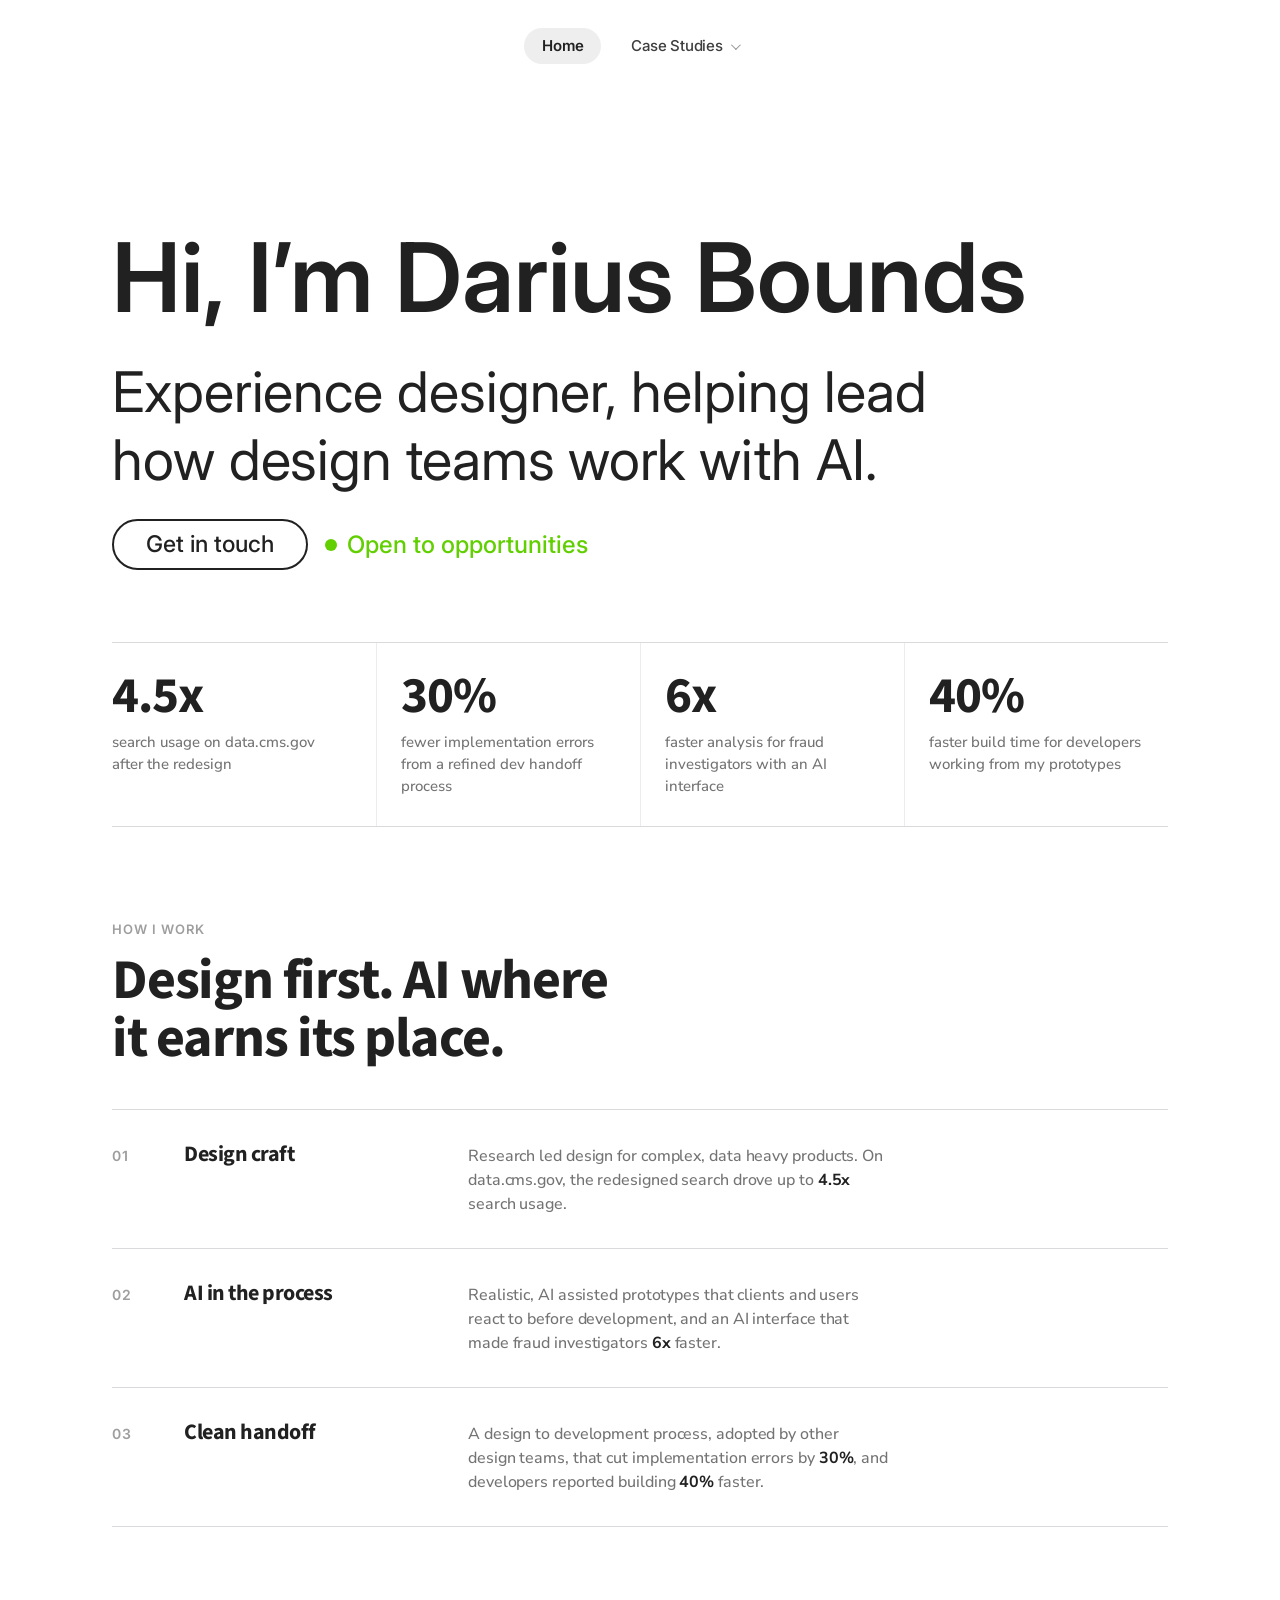
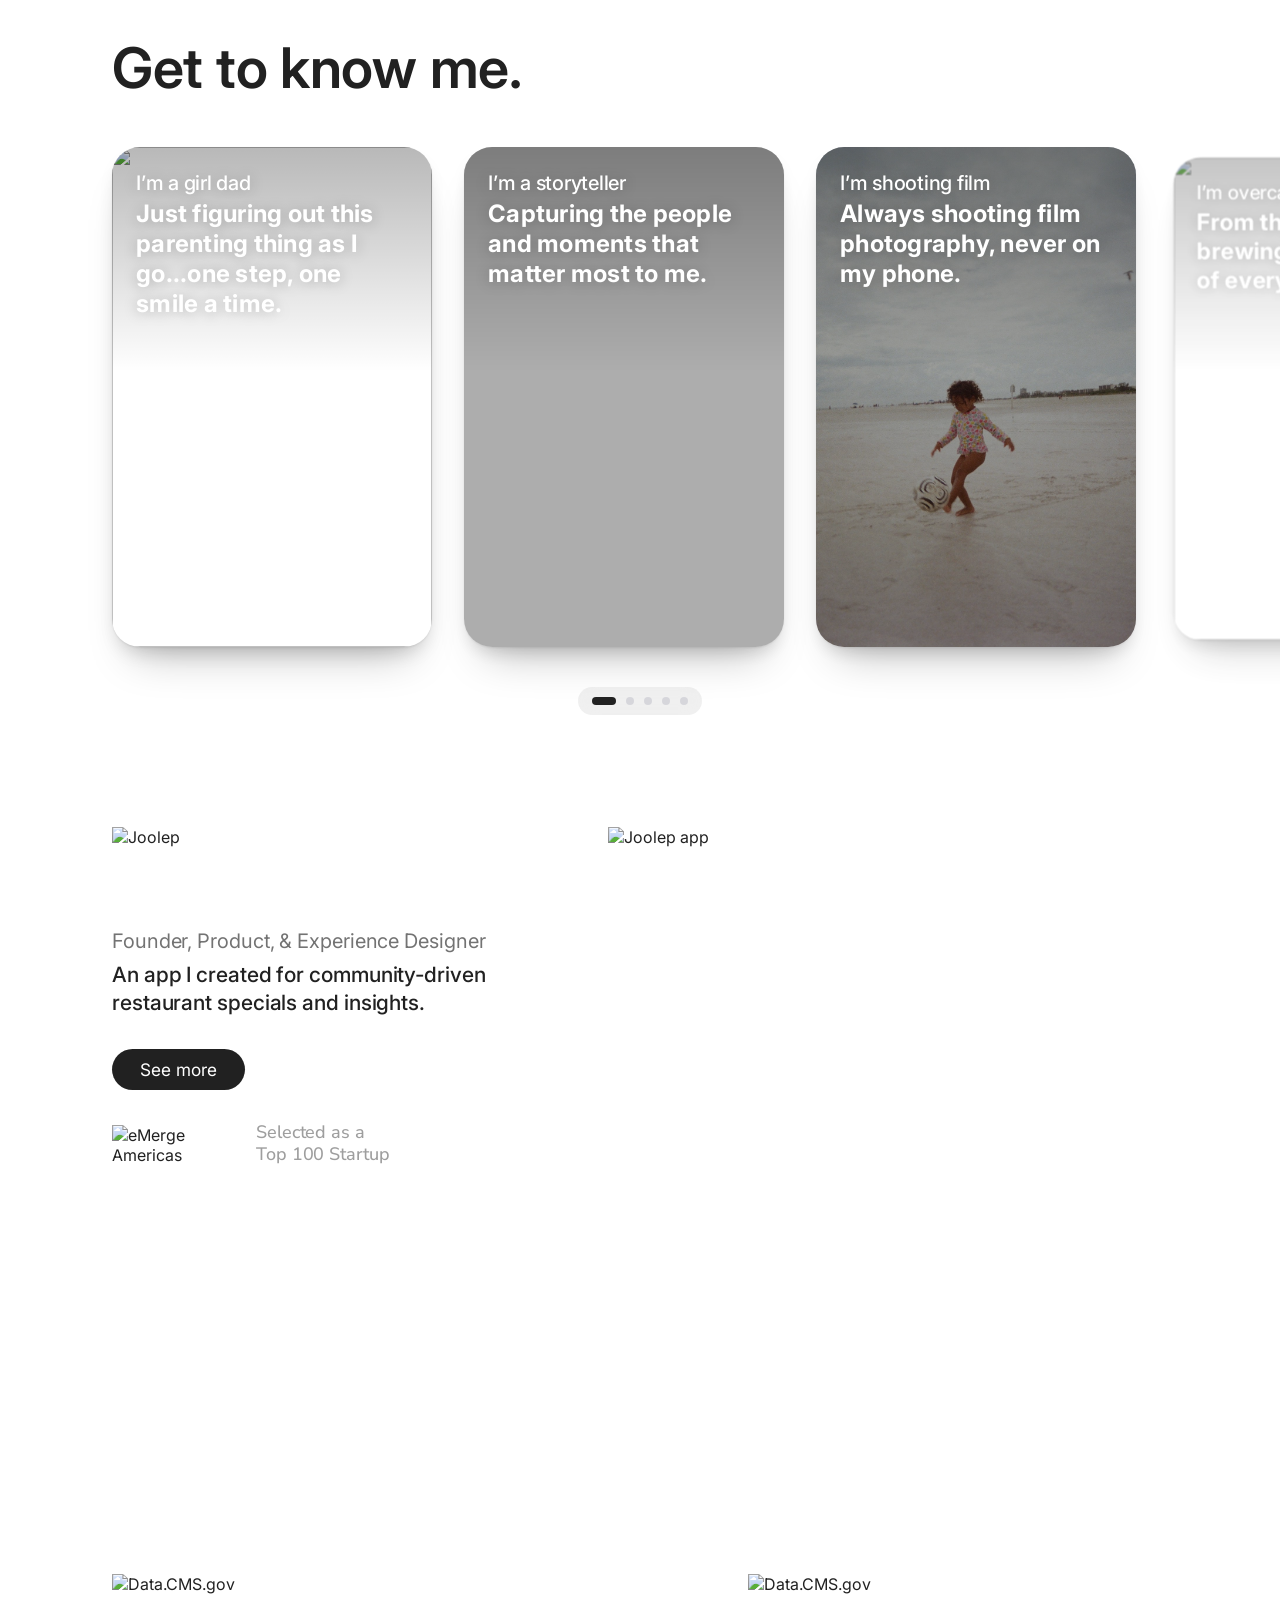
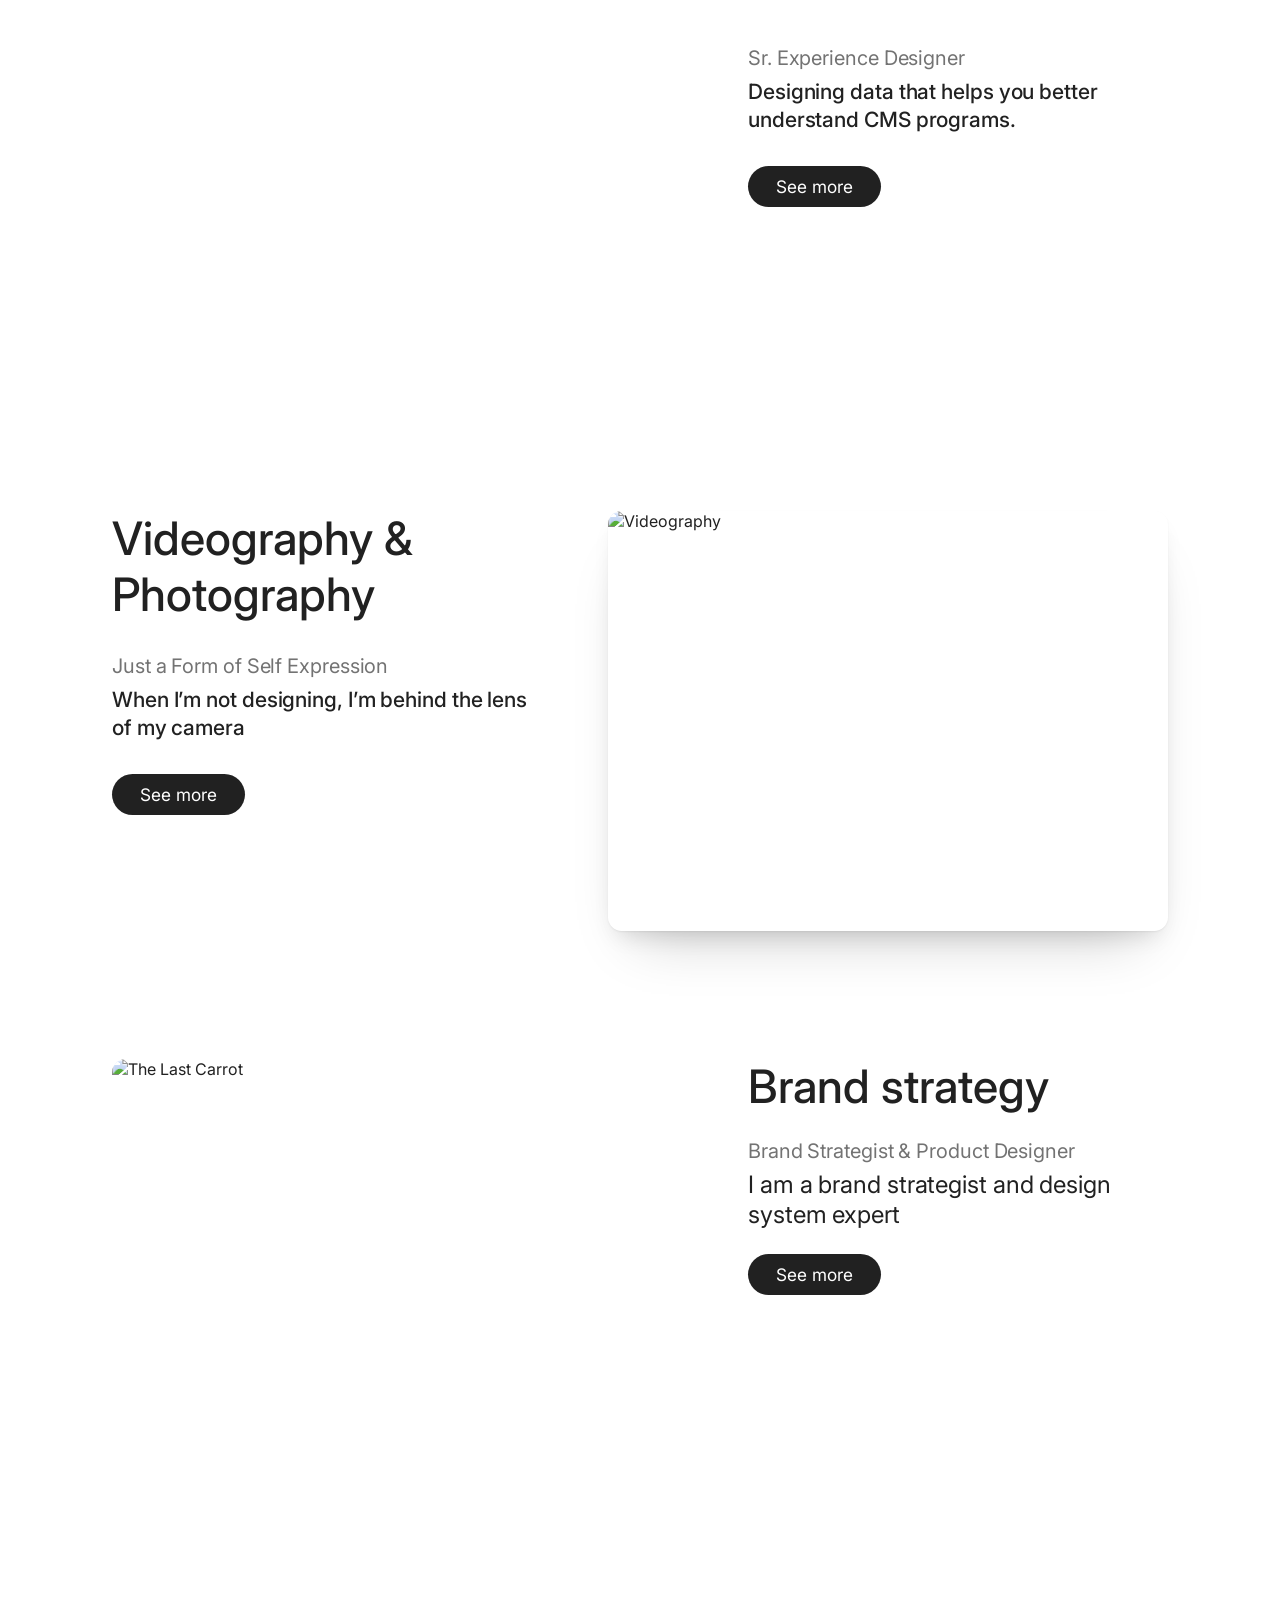
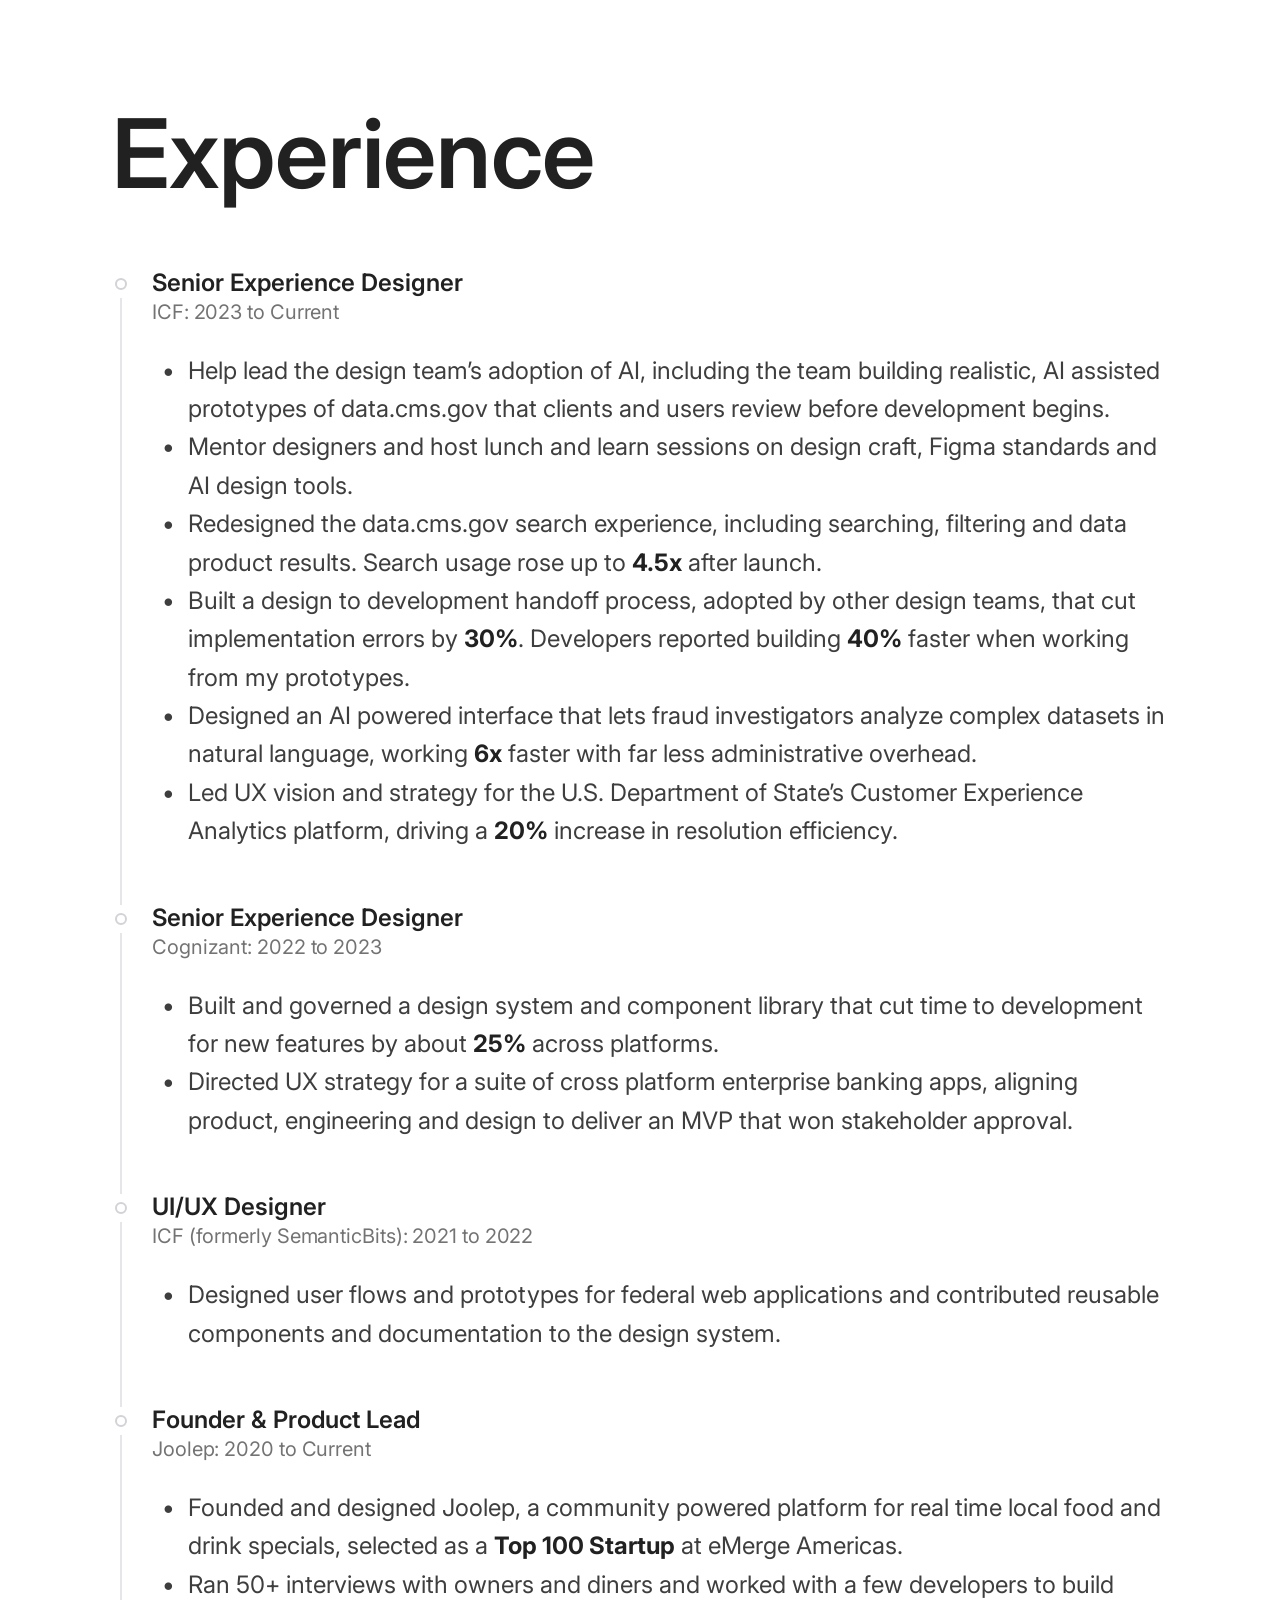
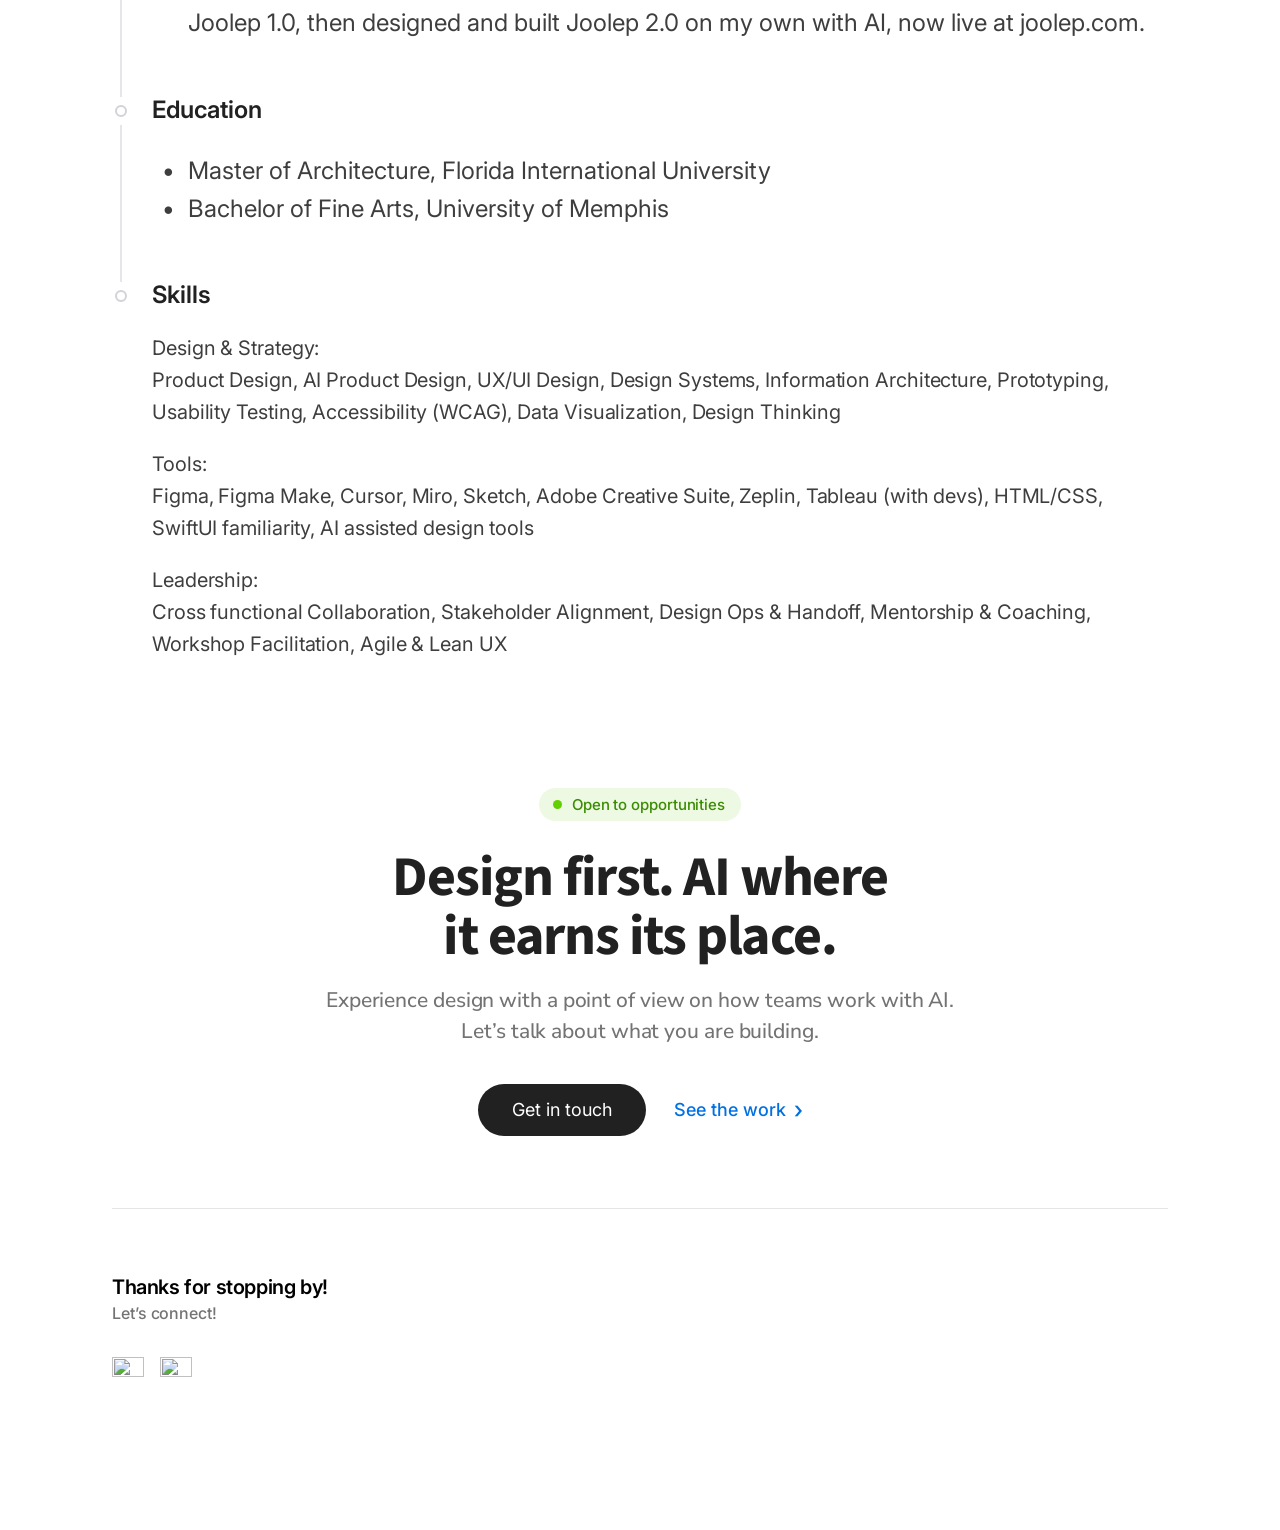
==== commit c73a09d6: "Remove search chart and daily counts, keep 4.5x only Co-Authored-By: Claude Sonnet 5.5 <noreply@anth" ====
--- a/PORTFOLIO/index.html
+++ b/PORTFOLIO/index.html
@@ -30,7 +30,7 @@
 <div class="proj p4"><h3 class="pt">Brand strategy</h3><p class="role">Brand Strategist &amp; Product Designer</p><p class="desc big">I am a brand strategist and design system expert</p><a class="pill-d" href="brandstrategy.html">See more</a><img src="https://dariusbounds.figma.site/_assets/v11/bb16d98b3fe95c60916c223136da57d591a02a9b.png?w=2143" width="937" height="625" class="wide937" alt="The Last Carrot" loading="lazy"></div>
 </section>
 <section class="col exp"><img src="https://dariusbounds.figma.site/_assets/v11/2e7d759cc2b7aa4e7281fcc18ee03771e4bf8bd1.svg" width="672" height="1" class="rule" alt="" loading="lazy"><h2 class="x">Experience</h2>
-<div class="job"><h3>Senior Experience Designer</h3><p class="meta">ICF: 2023 to Current</p><ul class="bl"><li>Help lead the design team’s adoption of AI, including the team building realistic, AI assisted prototypes of data.cms.gov that clients and users review before development begins.</li><li>Mentor designers and host lunch and learn sessions on design craft, Figma standards and AI design tools.</li><li>Redesigned the data.cms.gov search experience, including searching, filtering and data product results. Search usage rose up to <b>4.5x</b> after launch, from 50 to 200 page views a day to peaks near 900.</li><li>Built a design to development handoff process, adopted by other design teams, that cut implementation errors by <b>30%</b>. Developers reported building <b>40%</b> faster when working from my prototypes.</li><li>Designed an AI powered interface that lets fraud investigators analyze complex datasets in natural language, working <b>6x</b> faster with far less administrative overhead.</li><li>Led UX vision and strategy for the U.S. Department of State’s Customer Experience Analytics platform, driving a <b>20%</b> increase in resolution efficiency.</li></ul></div>
+<div class="job"><h3>Senior Experience Designer</h3><p class="meta">ICF: 2023 to Current</p><ul class="bl"><li>Help lead the design team’s adoption of AI, including the team building realistic, AI assisted prototypes of data.cms.gov that clients and users review before development begins.</li><li>Mentor designers and host lunch and learn sessions on design craft, Figma standards and AI design tools.</li><li>Redesigned the data.cms.gov search experience, including searching, filtering and data product results. Search usage rose up to <b>4.5x</b> after launch.</li><li>Built a design to development handoff process, adopted by other design teams, that cut implementation errors by <b>30%</b>. Developers reported building <b>40%</b> faster when working from my prototypes.</li><li>Designed an AI powered interface that lets fraud investigators analyze complex datasets in natural language, working <b>6x</b> faster with far less administrative overhead.</li><li>Led UX vision and strategy for the U.S. Department of State’s Customer Experience Analytics platform, driving a <b>20%</b> increase in resolution efficiency.</li></ul></div>
 <div class="job"><h3>Senior Experience Designer</h3><p class="meta">Cognizant: 2022 to 2023</p><ul class="bl"><li>Built and governed a design system and component library that cut time to development for new features by about <b>25%</b> across platforms.</li><li>Directed UX strategy for a suite of cross platform enterprise banking apps, aligning product, engineering and design to deliver an MVP that won stakeholder approval.</li></ul></div>
 <div class="job"><h3>UI/UX Designer</h3><p class="meta">ICF (formerly SemanticBits): 2021 to 2022</p><ul class="bl"><li>Designed user flows and prototypes for federal web applications and contributed reusable components and documentation to the design system.</li></ul></div>
 <div class="job"><h3>Founder &amp; Product Lead</h3><p class="meta">Joolep: 2020 to Current</p><ul class="bl"><li>Founded and designed Joolep, a community powered platform for real time local food and drink specials, selected as a <b>Top 100 Startup</b> at eMerge Americas.</li><li>Ran 50+ interviews with owners and diners and worked with a few developers to build Joolep 1.0, then designed and built Joolep 2.0 on my own with AI, now live at joolep.com.</li></ul></div>
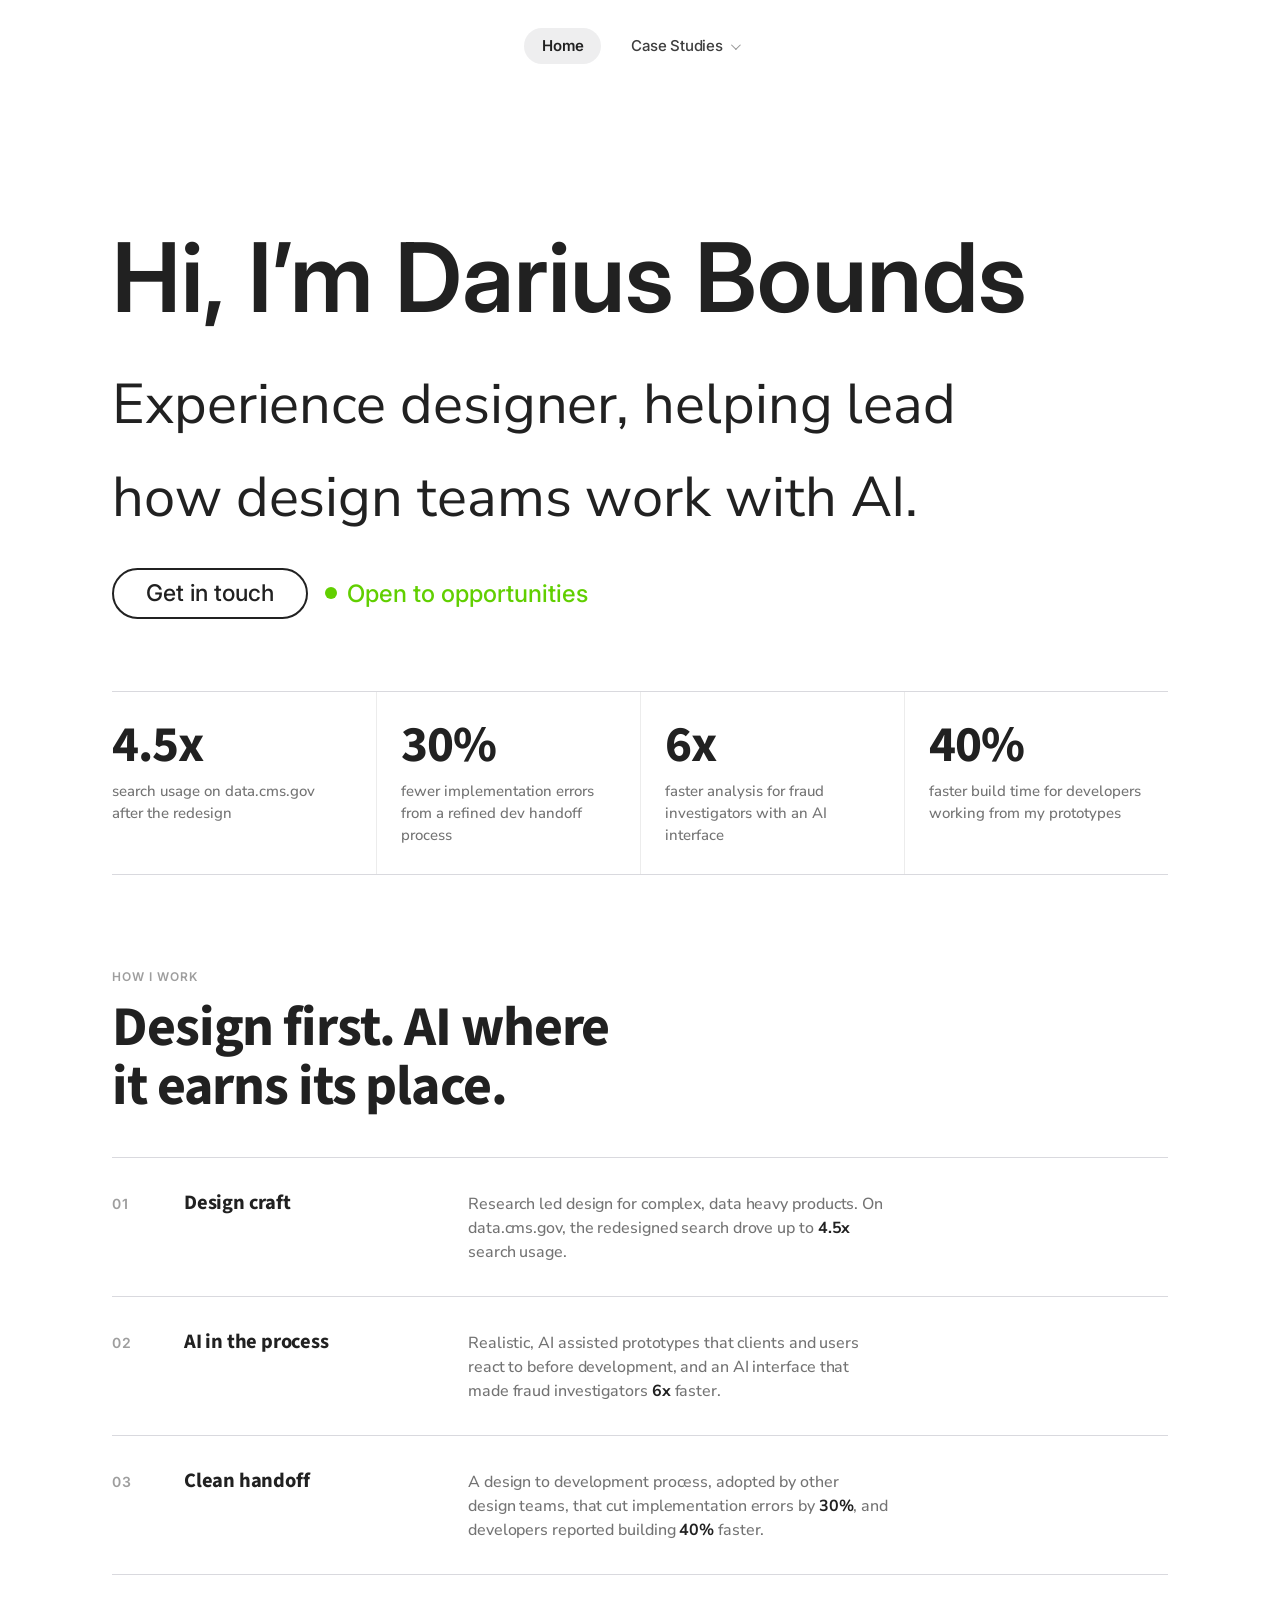
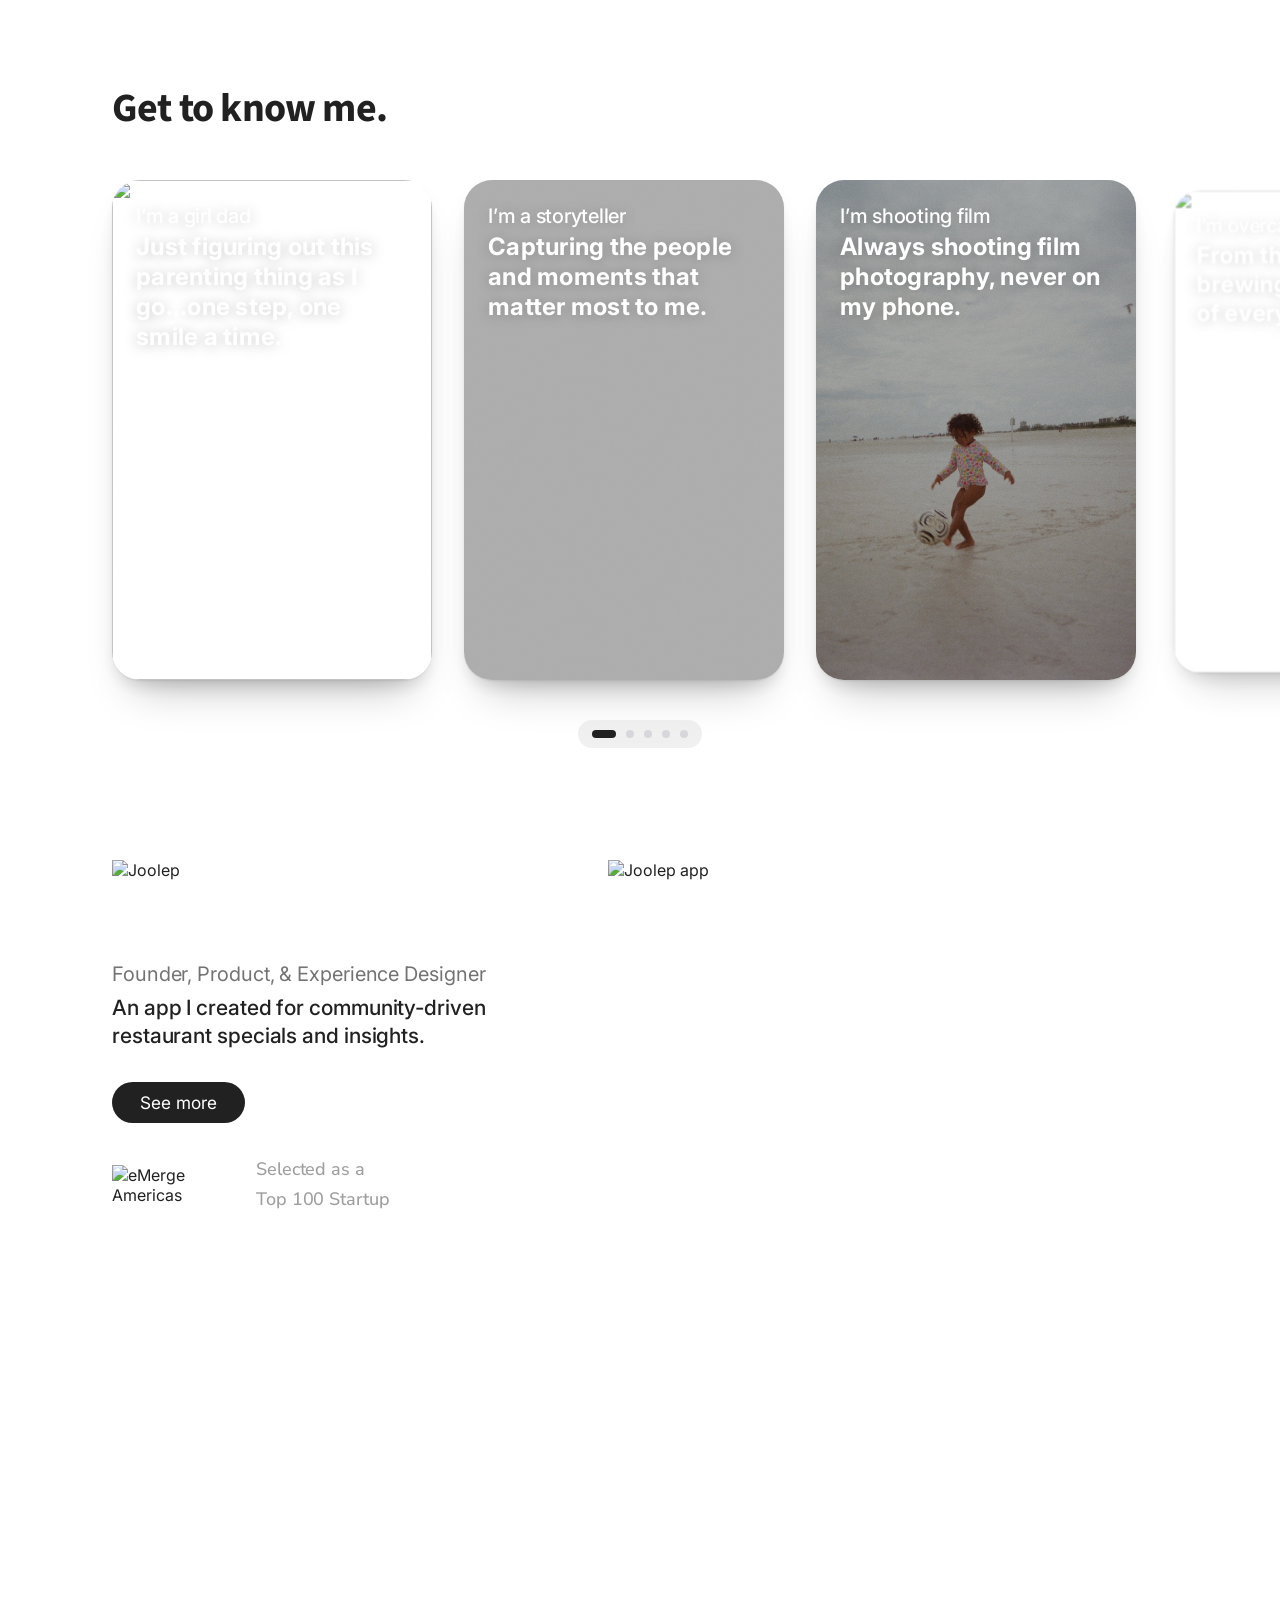
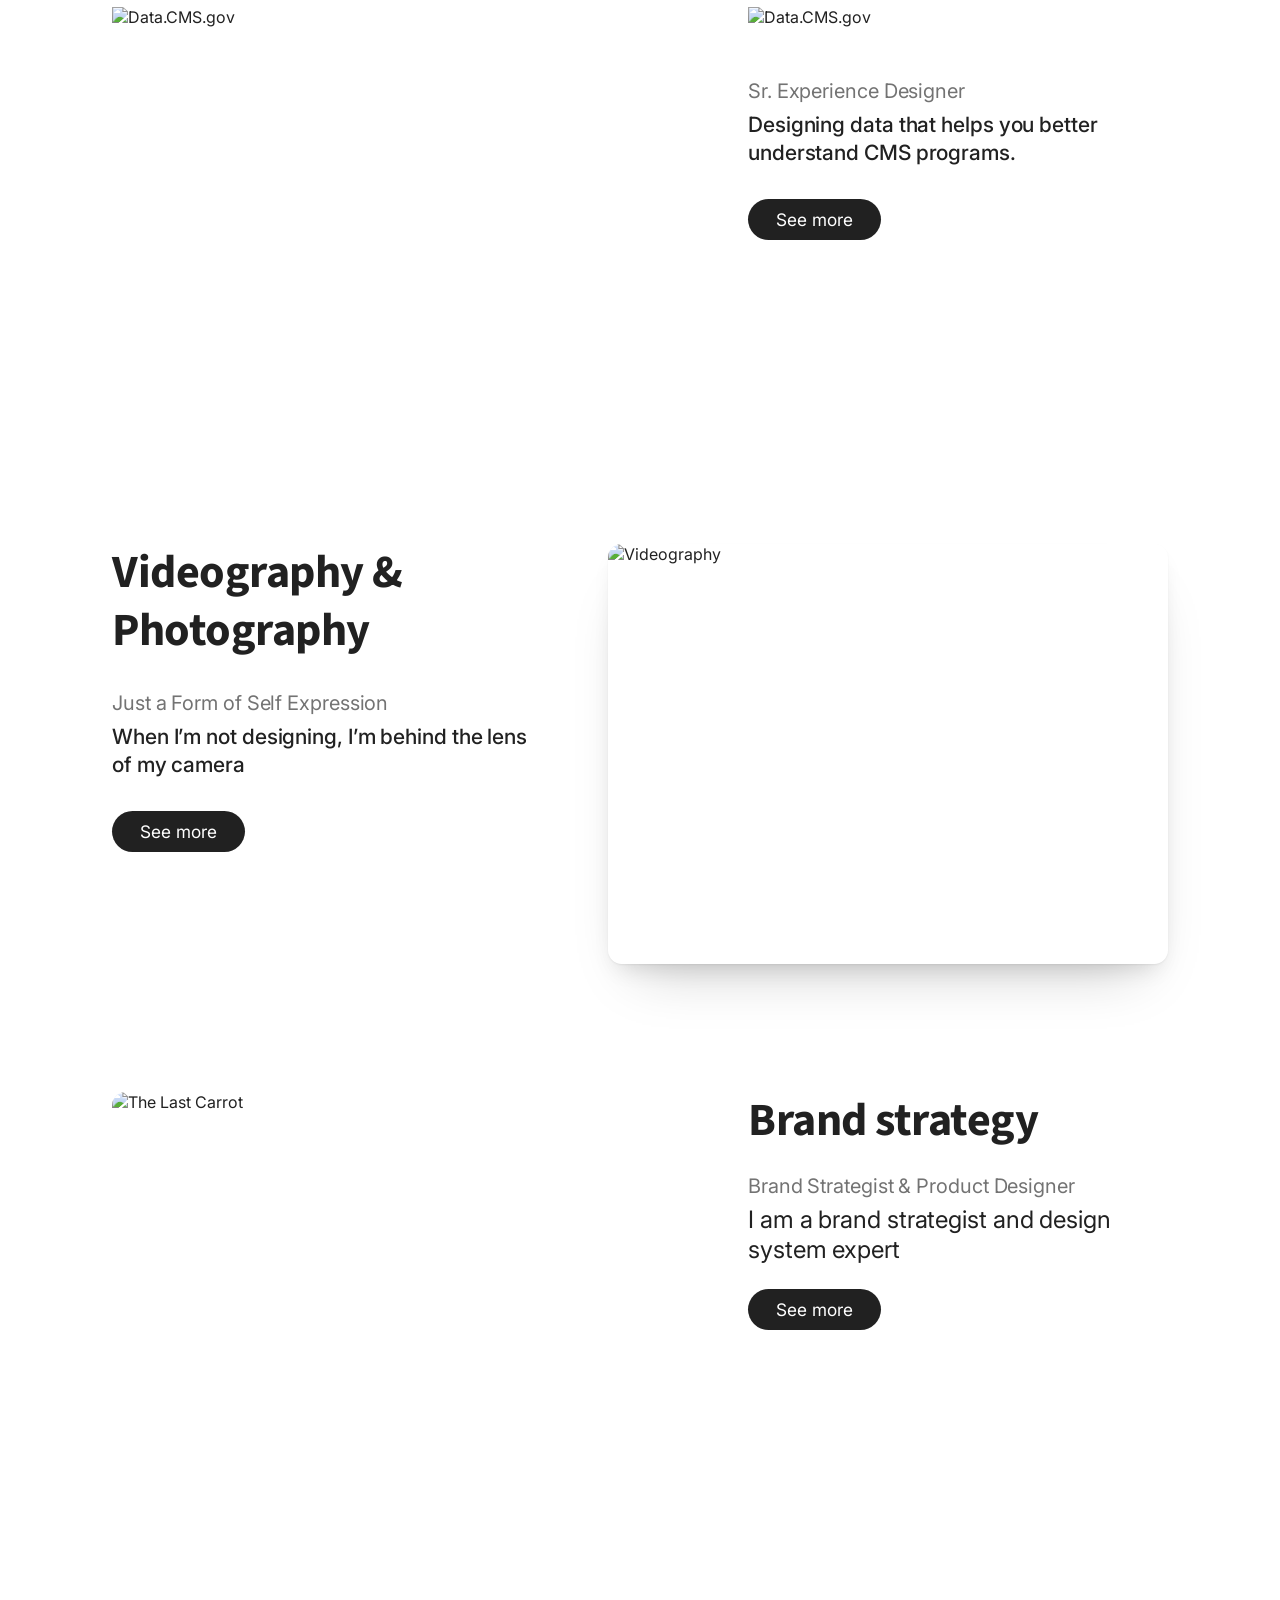
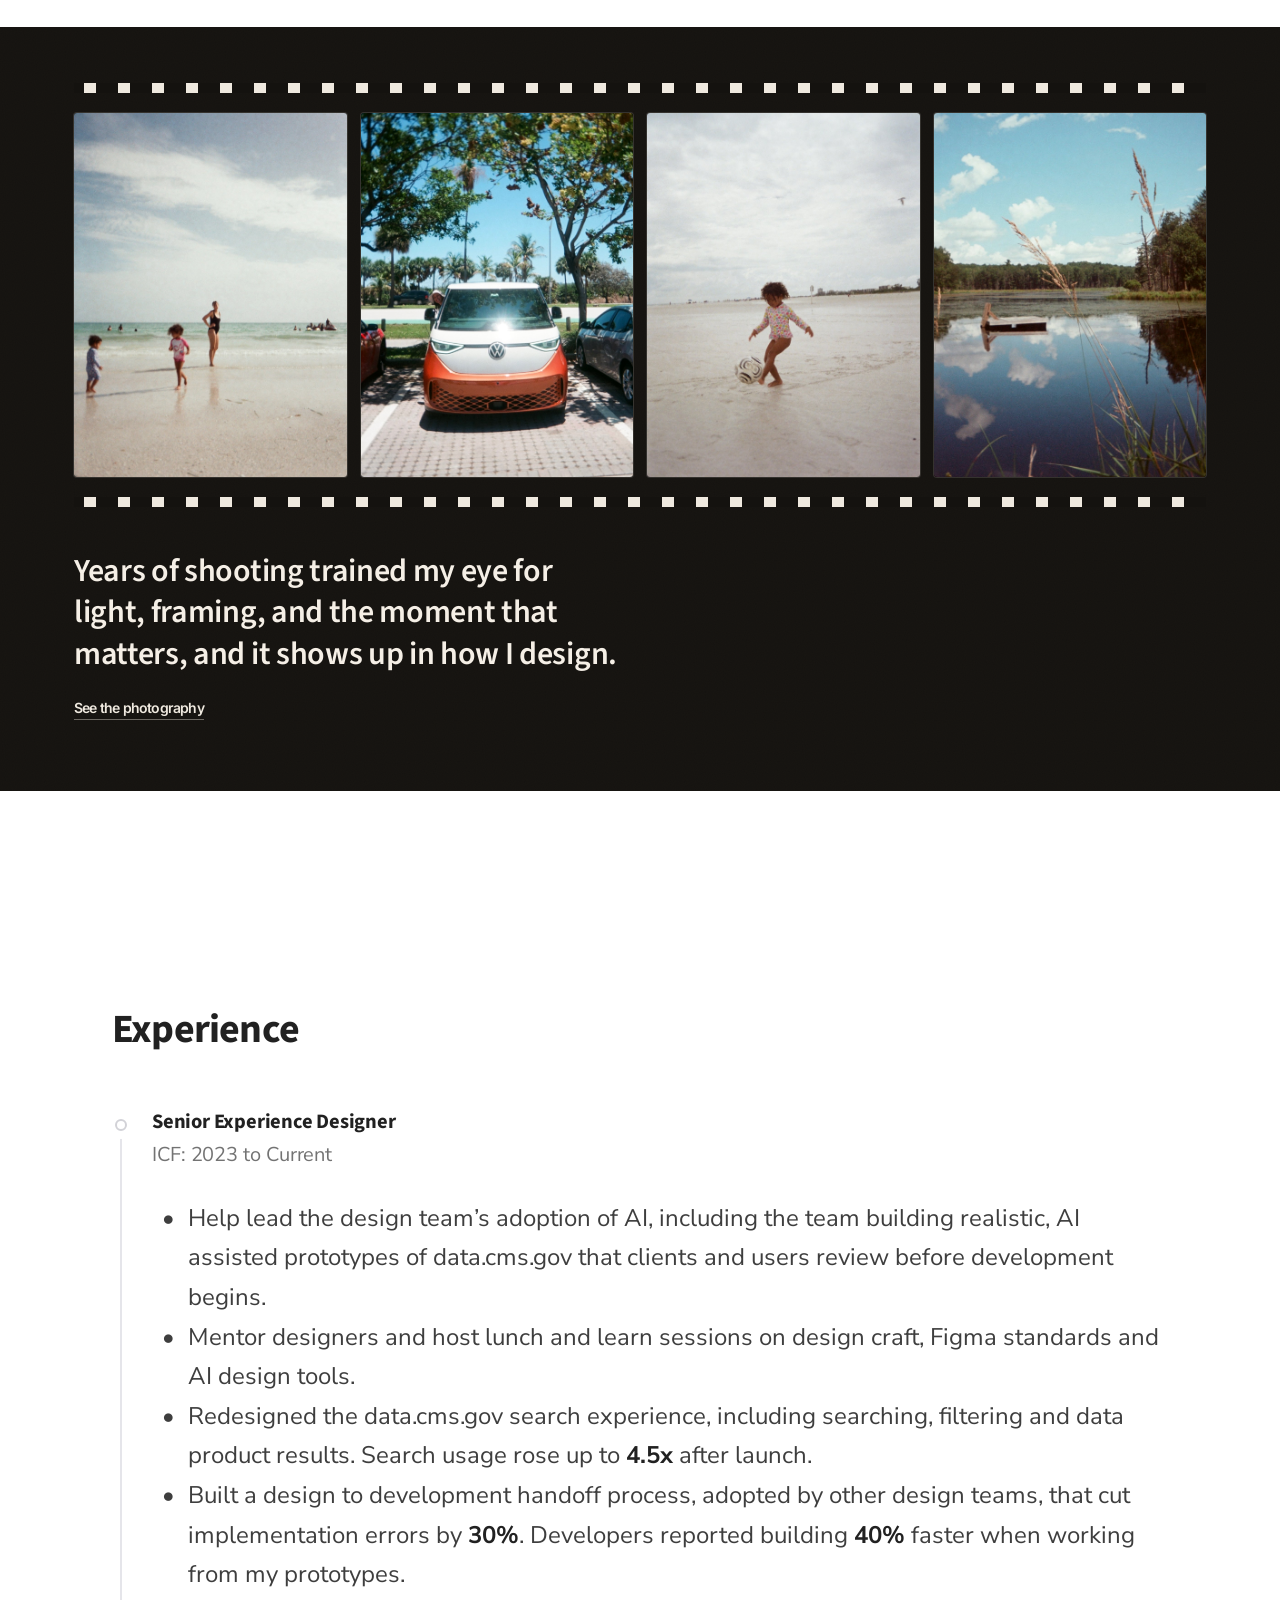
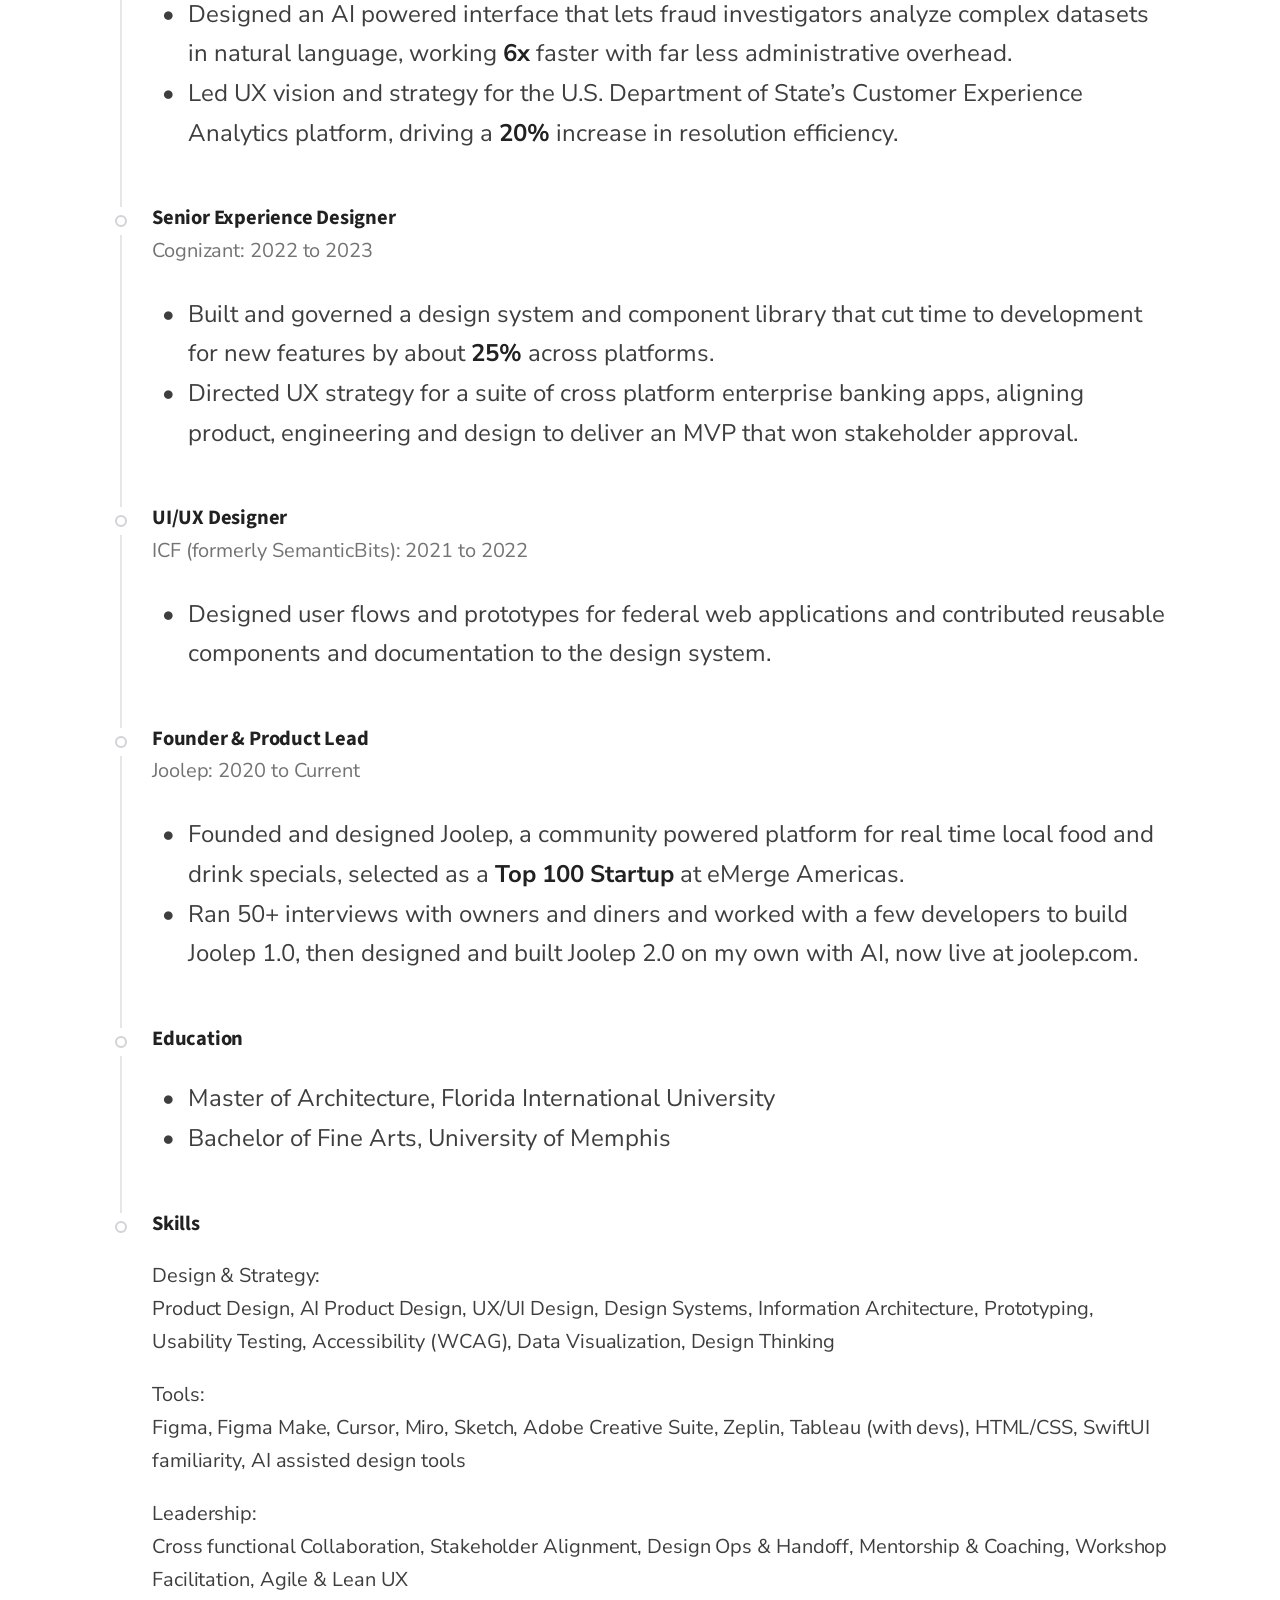
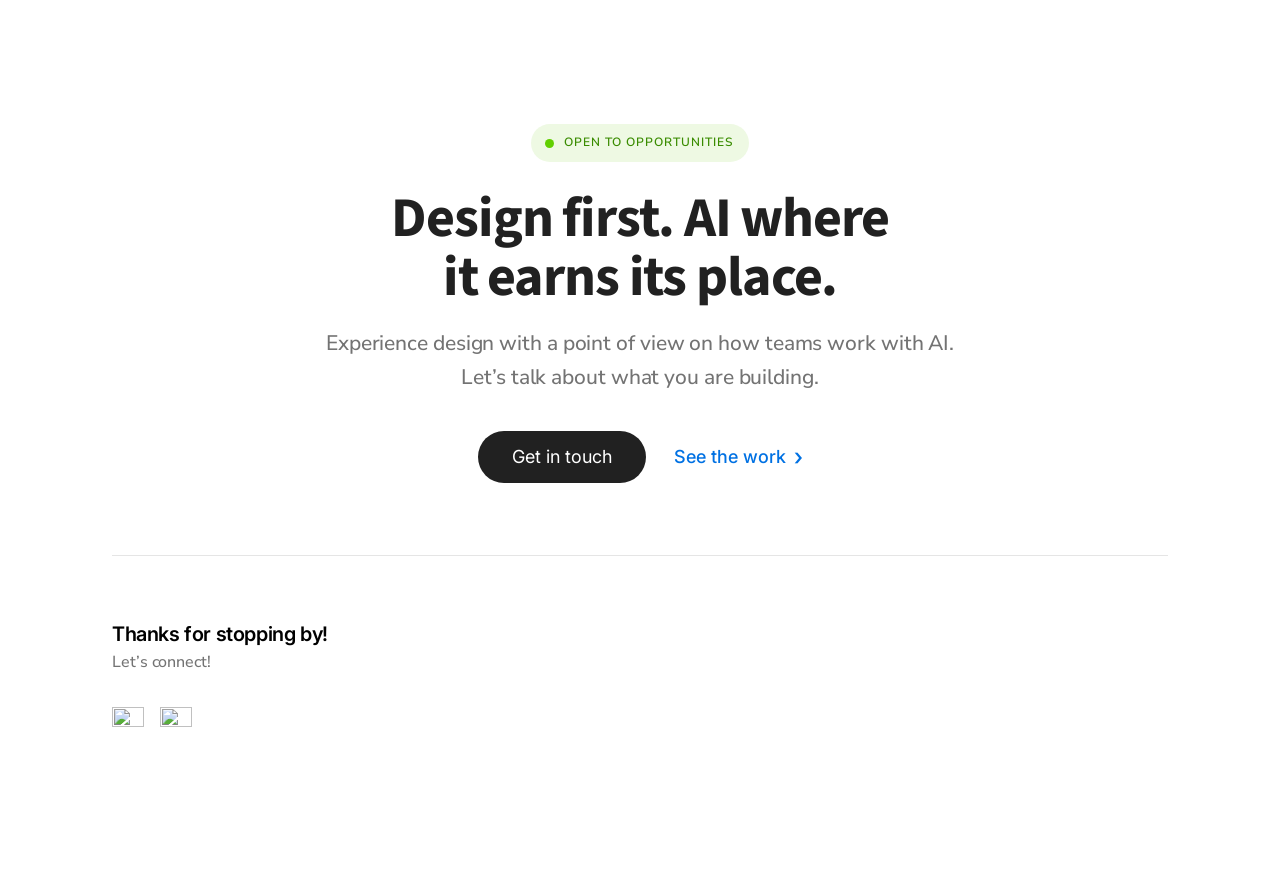
==== commit 3b50215b: "Film band, TL;DR labels, type scale, spacing rhythm, gentler reveals Co-Authored-By: Claude Sonnet 5" ====
--- a/PORTFOLIO/index.html
+++ b/PORTFOLIO/index.html
@@ -29,6 +29,7 @@
 <div class="proj p3"><h3 class="pt">Videography &amp; Photography</h3><p class="role">Just a Form of Self Expression</p><p class="desc">When I’m not designing, I’m behind the lens of my camera</p><a class="pill-d" href="videography.html">See more</a><img src="https://dariusbounds.figma.site/_assets/v11/342f44902096b8742e56fd4645e597bb724f0555.png?w=2186" width="956" height="538" class="wide956" alt="Videography" loading="lazy"></div>
 <div class="proj p4"><h3 class="pt">Brand strategy</h3><p class="role">Brand Strategist &amp; Product Designer</p><p class="desc big">I am a brand strategist and design system expert</p><a class="pill-d" href="brandstrategy.html">See more</a><img src="https://dariusbounds.figma.site/_assets/v11/bb16d98b3fe95c60916c223136da57d591a02a9b.png?w=2143" width="937" height="625" class="wide937" alt="The Last Carrot" loading="lazy"></div>
 </section>
+<section class="filmband" aria-label="Film photography"><div class="fb-in"><div class="fb-strip" role="list"><figure class="fr" role="listitem"><img src="assets/ph-3.jpg" width="1200" height="1700" alt="A film photograph of children playing on a beach" loading="lazy"></figure><figure class="fr" role="listitem"><img src="assets/ph-9.jpg" width="1200" height="1701" alt="A film photograph of an orange and white van under trees" loading="lazy"></figure><figure class="fr" role="listitem"><img src="assets/ph-5.jpg" width="1200" height="1701" alt="A film photograph of a child kicking a ball on a beach" loading="lazy"></figure><figure class="fr" role="listitem"><img src="assets/ph-hero-3.jpg" width="1600" height="1600" alt="A film photograph of a still pond with a dock" loading="lazy"></figure></div><blockquote class="fq"><p>Years of shooting trained my eye for light, framing, and the moment that matters, and it shows up in how I design.</p><a class="fb-link" href="videography.html#p-photo">See the photography</a></blockquote></div></section>
 <section class="col exp"><img src="https://dariusbounds.figma.site/_assets/v11/2e7d759cc2b7aa4e7281fcc18ee03771e4bf8bd1.svg" width="672" height="1" class="rule" alt="" loading="lazy"><h2 class="x">Experience</h2>
 <div class="job"><h3>Senior Experience Designer</h3><p class="meta">ICF: 2023 to Current</p><ul class="bl"><li>Help lead the design team’s adoption of AI, including the team building realistic, AI assisted prototypes of data.cms.gov that clients and users review before development begins.</li><li>Mentor designers and host lunch and learn sessions on design craft, Figma standards and AI design tools.</li><li>Redesigned the data.cms.gov search experience, including searching, filtering and data product results. Search usage rose up to <b>4.5x</b> after launch.</li><li>Built a design to development handoff process, adopted by other design teams, that cut implementation errors by <b>30%</b>. Developers reported building <b>40%</b> faster when working from my prototypes.</li><li>Designed an AI powered interface that lets fraud investigators analyze complex datasets in natural language, working <b>6x</b> faster with far less administrative overhead.</li><li>Led UX vision and strategy for the U.S. Department of State’s Customer Experience Analytics platform, driving a <b>20%</b> increase in resolution efficiency.</li></ul></div>
 <div class="job"><h3>Senior Experience Designer</h3><p class="meta">Cognizant: 2022 to 2023</p><ul class="bl"><li>Built and governed a design system and component library that cut time to development for new features by about <b>25%</b> across platforms.</li><li>Directed UX strategy for a suite of cross platform enterprise banking apps, aligning product, engineering and design to deliver an MVP that won stakeholder approval.</li></ul></div>
--- a/PORTFOLIO/style.css
+++ b/PORTFOLIO/style.css
@@ -958,3 +958,45 @@
 .hk b{white-space:nowrap}
 @media(max-width:1100px){.hk b{font-size:clamp(30px,3.6vw,44px)}}
 @media(max-width:700px){.hk b{font-size:30px}}
+
+/* ===== type system: one scale, three roles (display, text, label) ===== */
+:root{--f-d:"Source Sans 3",Inter,system-ui,sans-serif;--f-t:"Nunito Sans",Inter,system-ui,sans-serif;--f-l:Inter,system-ui,sans-serif;
+--t-display:clamp(34px,5vw,60px);--t-h2:clamp(28px,3.4vw,40px);--t-h3:clamp(18px,1.6vw,21px);--t-lede:clamp(18px,1.7vw,21px);--t-body:16px;--t-label:12px;
+--sp-section:clamp(72px,9vw,128px)}
+.hl,.ai h2,.cta-band h2{font-family:var(--f-d);font-weight:700;letter-spacing:-.02em}
+.know h2,.exp h2.x,.col.s>h2,.projects h2{font-family:var(--f-d);font-weight:700;font-size:var(--t-h2);line-height:1.12;letter-spacing:-.02em}
+.job h3,.proj h3.pt,.ai-grid h3{font-family:var(--f-d);font-weight:700;font-size:var(--t-h3);line-height:1.25;letter-spacing:-.01em}
+.eyebrow,.lbl,.tl,.glance dt,.cb-eyebrow{font-family:var(--f-l);font-weight:600;font-size:var(--t-label);letter-spacing:.08em;text-transform:uppercase}
+.tldr,.cb-sub,.ai-lede{font-family:var(--f-t);font-size:var(--t-lede);line-height:1.55}
+.col p,.col li,.glance dd{font-family:var(--f-t);line-height:1.65}
+.tl{color:var(--g3);margin:0 0 14px}
+.tl::before{content:"";display:inline-block;width:18px;height:1px;background:currentColor;vertical-align:middle;margin-right:10px;opacity:.7}
+/* rhythm: generous, uneven spacing between big sections */
+.projects{margin-top:var(--sp-section)}
+.know{margin-top:var(--sp-section)}
+.exp{margin-top:var(--sp-section)}
+/* gentler scroll reveals */
+.js .rv{transition:opacity 1s var(--ease),transform 1s var(--ease)}
+.js .rv:not(img){transform:translateY(14px)}
+
+/* ===== film band ===== */
+.filmband{margin-top:var(--sp-section);background:#14120f;color:#efe9df;position:relative;overflow:hidden;padding:56px 0 64px}
+.filmband::before{content:"";position:absolute;inset:0;pointer-events:none;opacity:.22;mix-blend-mode:overlay;background-image:url("data:image/svg+xml;utf8,<svg xmlns='http://www.w3.org/2000/svg' width='160' height='160'><filter id='n'><feTurbulence type='fractalNoise' baseFrequency='.9' numOctaves='2' stitchTiles='stitch'/><feColorMatrix values='0 0 0 0 1 0 0 0 0 1 0 0 0 0 1 0 0 0 .9 0'/></filter><rect width='160' height='160' filter='url(%23n)'/></svg>")}
+.fb-in{max-width:1180px;margin:0 auto;padding:0 var(--pad);position:relative}
+.fb-strip{display:grid;grid-template-columns:repeat(4,1fr);gap:14px;padding:30px 0;position:relative;
+background:
+ repeating-linear-gradient(90deg,#14120f 0 10px,#efe9df 10px 22px,#14120f 22px 34px) top/100% 10px no-repeat,
+ repeating-linear-gradient(90deg,#14120f 0 10px,#efe9df 10px 22px,#14120f 22px 34px) bottom/100% 10px no-repeat}
+.fb-strip::before,.fb-strip::after{content:"";position:absolute;left:0;right:0;height:10px;background:#14120f;opacity:0}
+.fr{margin:0;aspect-ratio:3/4;overflow:hidden;border-radius:3px;background:#000;box-shadow:0 0 0 1px rgba(239,233,223,.14)}
+.fr img{display:block;width:100%;height:100%;object-fit:cover;filter:saturate(.92) contrast(1.04);transition:transform 1.2s var(--ease),filter .6s}
+.fr:hover img{transform:scale(1.04);filter:saturate(1.05) contrast(1.06)}
+.fq{margin:44px 0 0;max-width:720px}
+.fq p{font:600 clamp(22px,2.6vw,32px)/1.3 var(--f-d);letter-spacing:-.01em;color:#f5efe6;text-wrap:balance;margin:0}
+.fb-link{display:inline-block;margin-top:22px;font:600 14px var(--f-l);color:#efe9df;text-decoration:none;border-bottom:1px solid rgba(239,233,223,.4);padding-bottom:3px;transition:border-color .3s}
+.fb-link:hover{border-color:#efe9df}
+@media(max-width:820px){.fb-strip{grid-template-columns:repeat(2,1fr)}.filmband{padding:40px 0 48px}}
+
+/* film grain on the About cards */
+.card::after{content:"";position:absolute;inset:0;pointer-events:none;opacity:.12;mix-blend-mode:overlay;background-image:url("data:image/svg+xml;utf8,<svg xmlns='http://www.w3.org/2000/svg' width='140' height='140'><filter id='n'><feTurbulence type='fractalNoise' baseFrequency='.85' numOctaves='2' stitchTiles='stitch'/><feColorMatrix values='0 0 0 0 1 0 0 0 0 1 0 0 0 0 1 0 0 0 .9 0'/></filter><rect width='140' height='140' filter='url(%23n)'/></svg>")}
+@media(prefers-reduced-motion:reduce){.fr img{transition:none}}
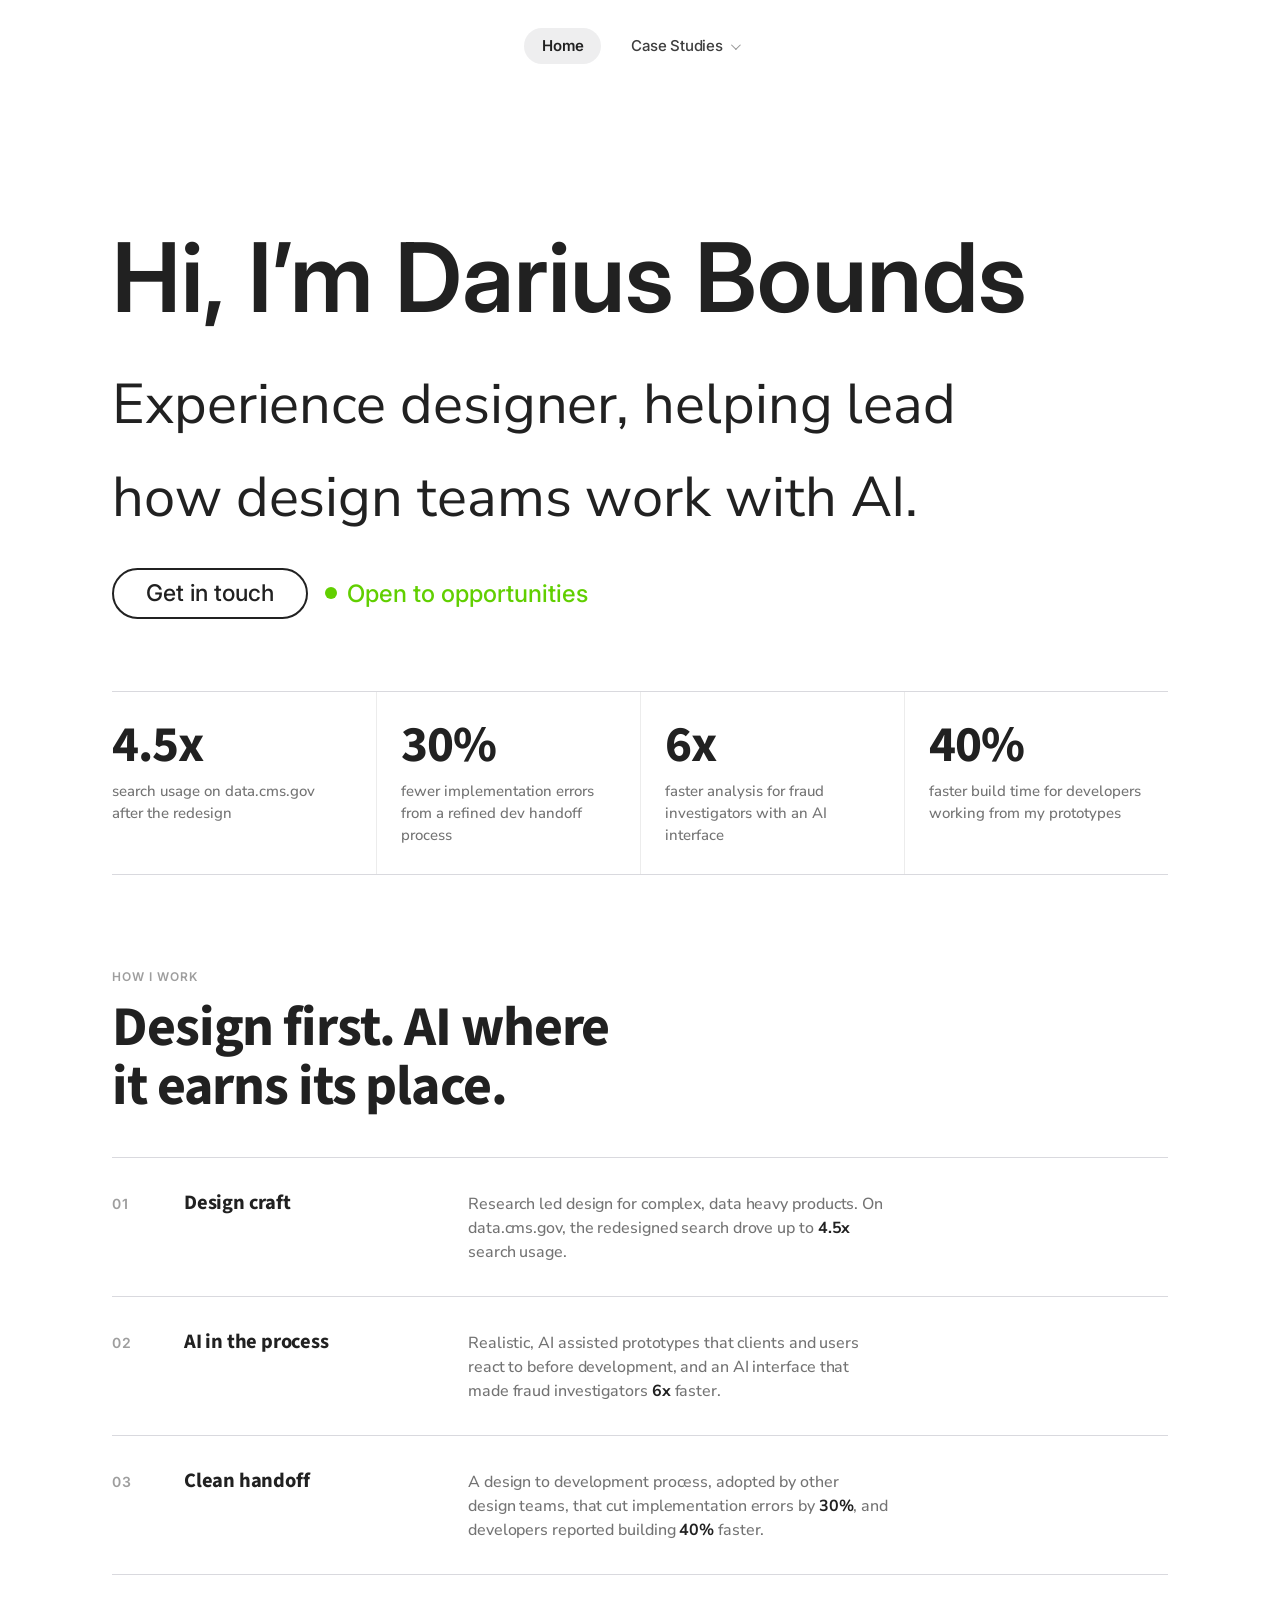
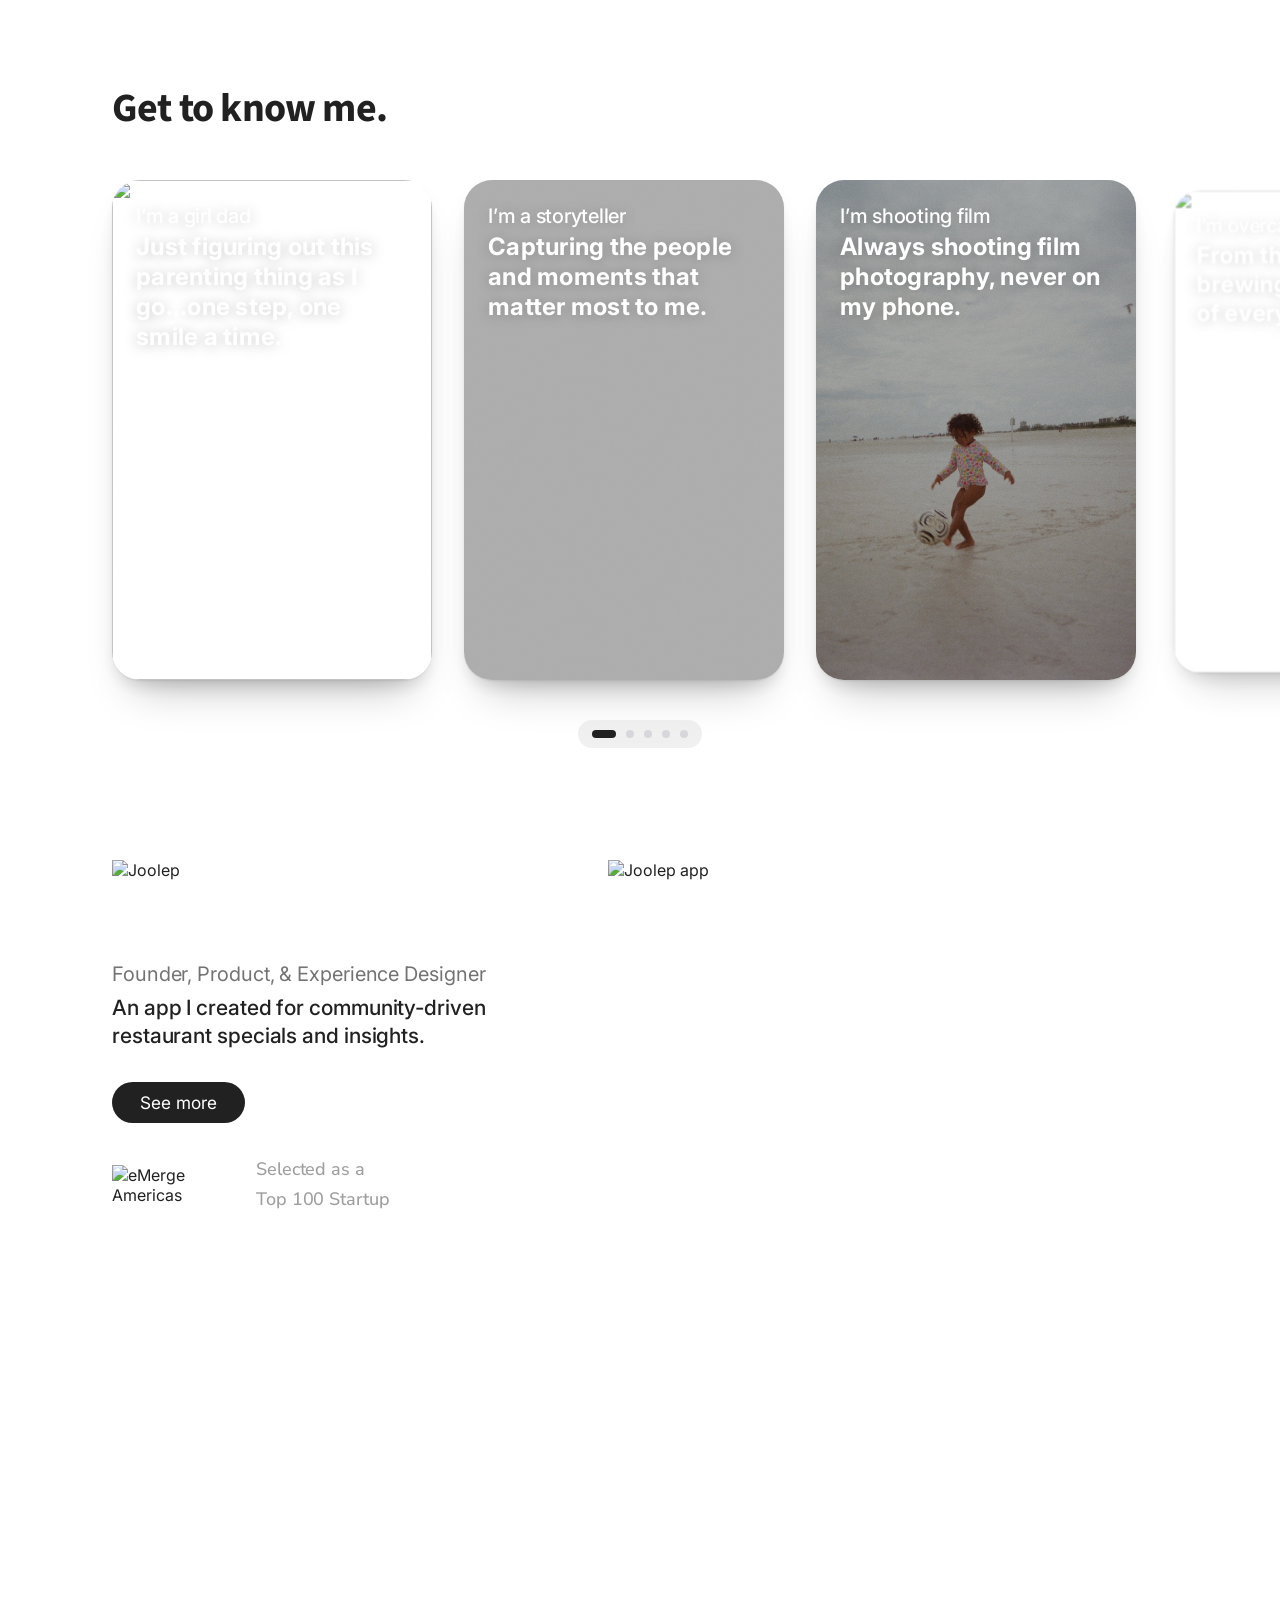
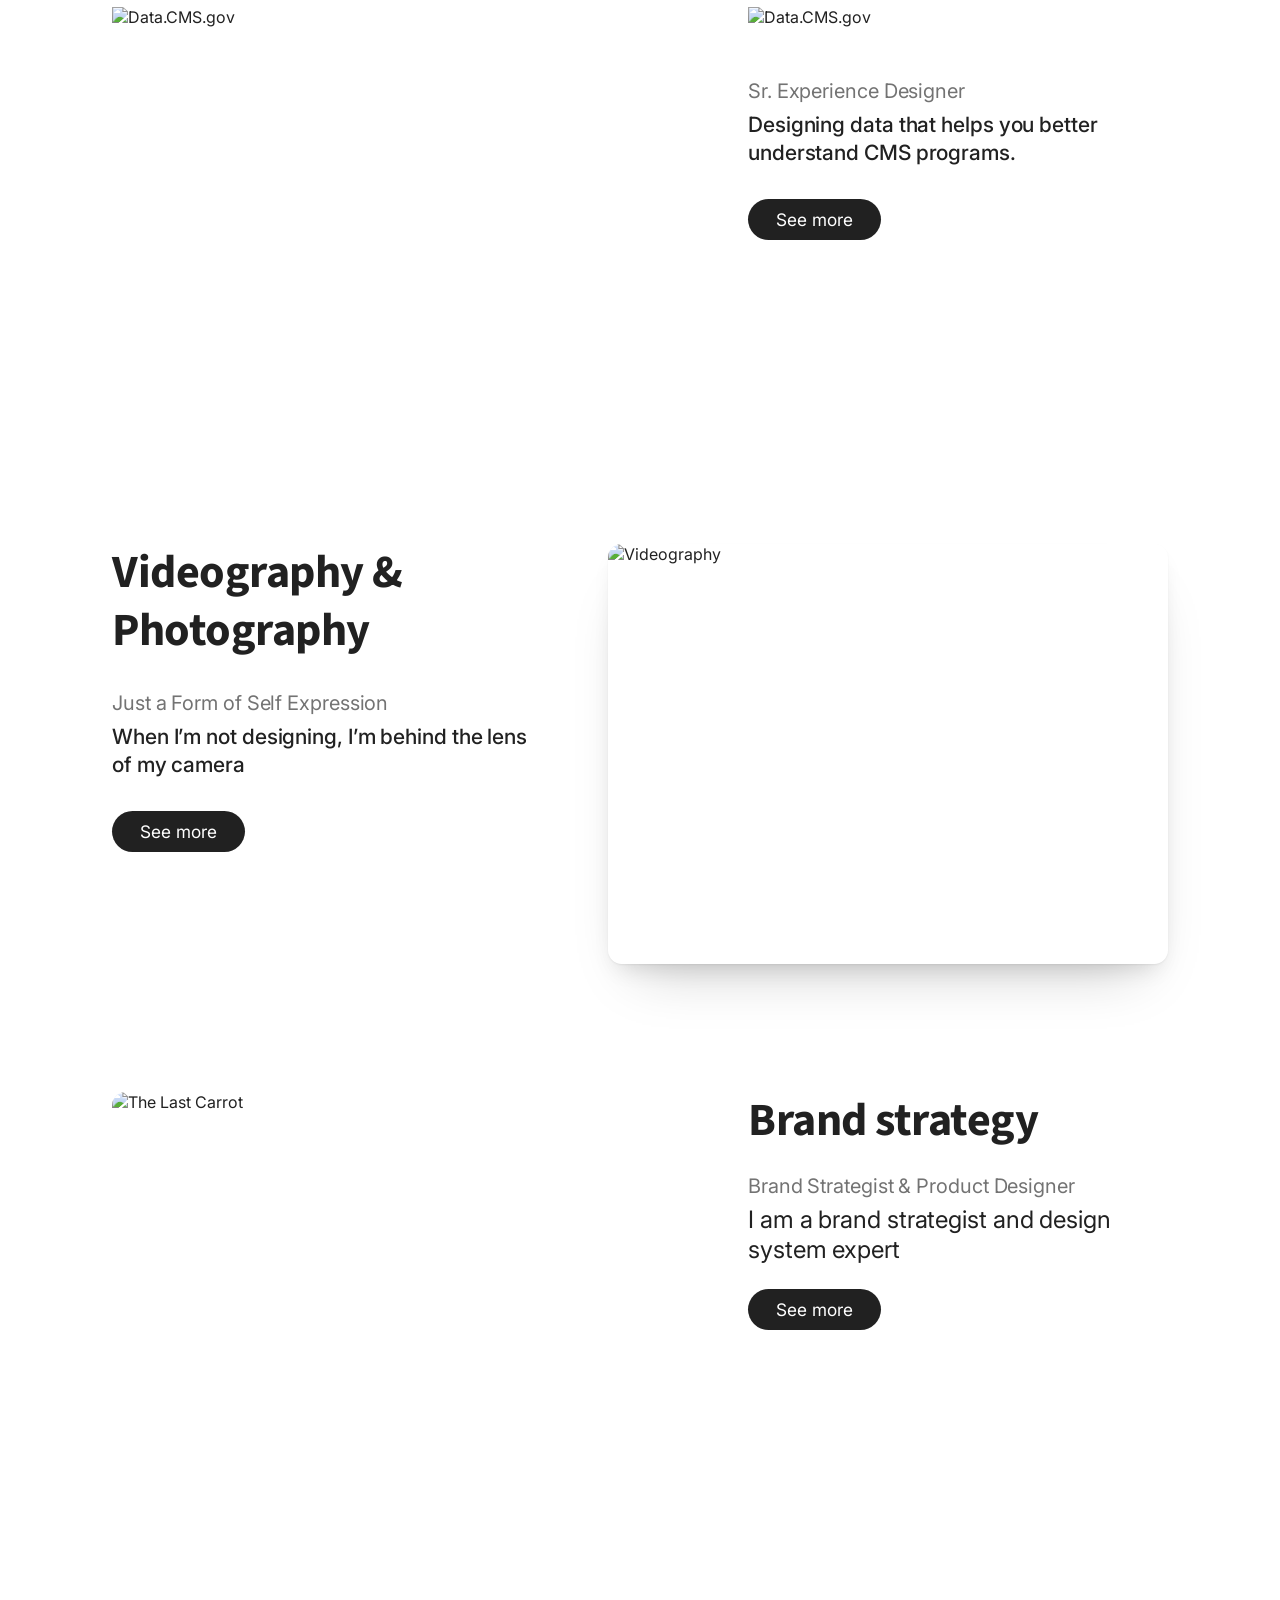
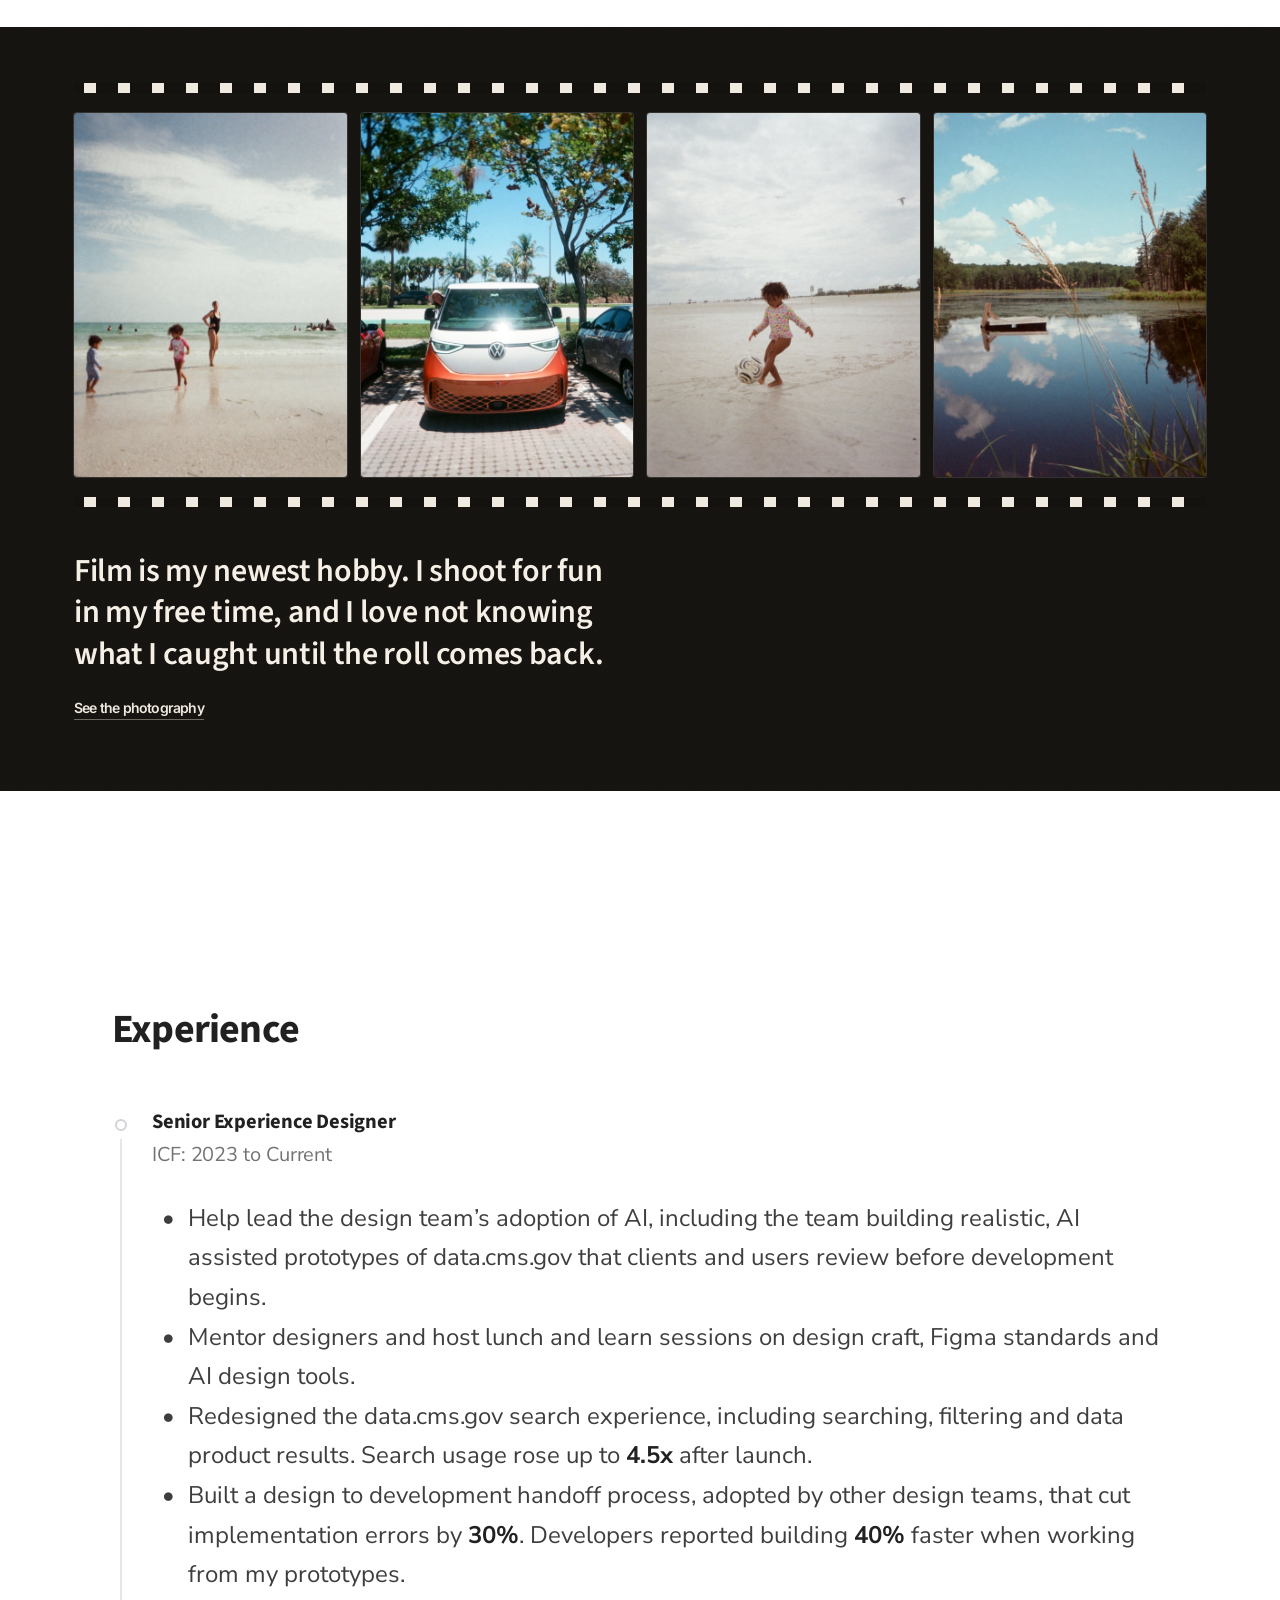
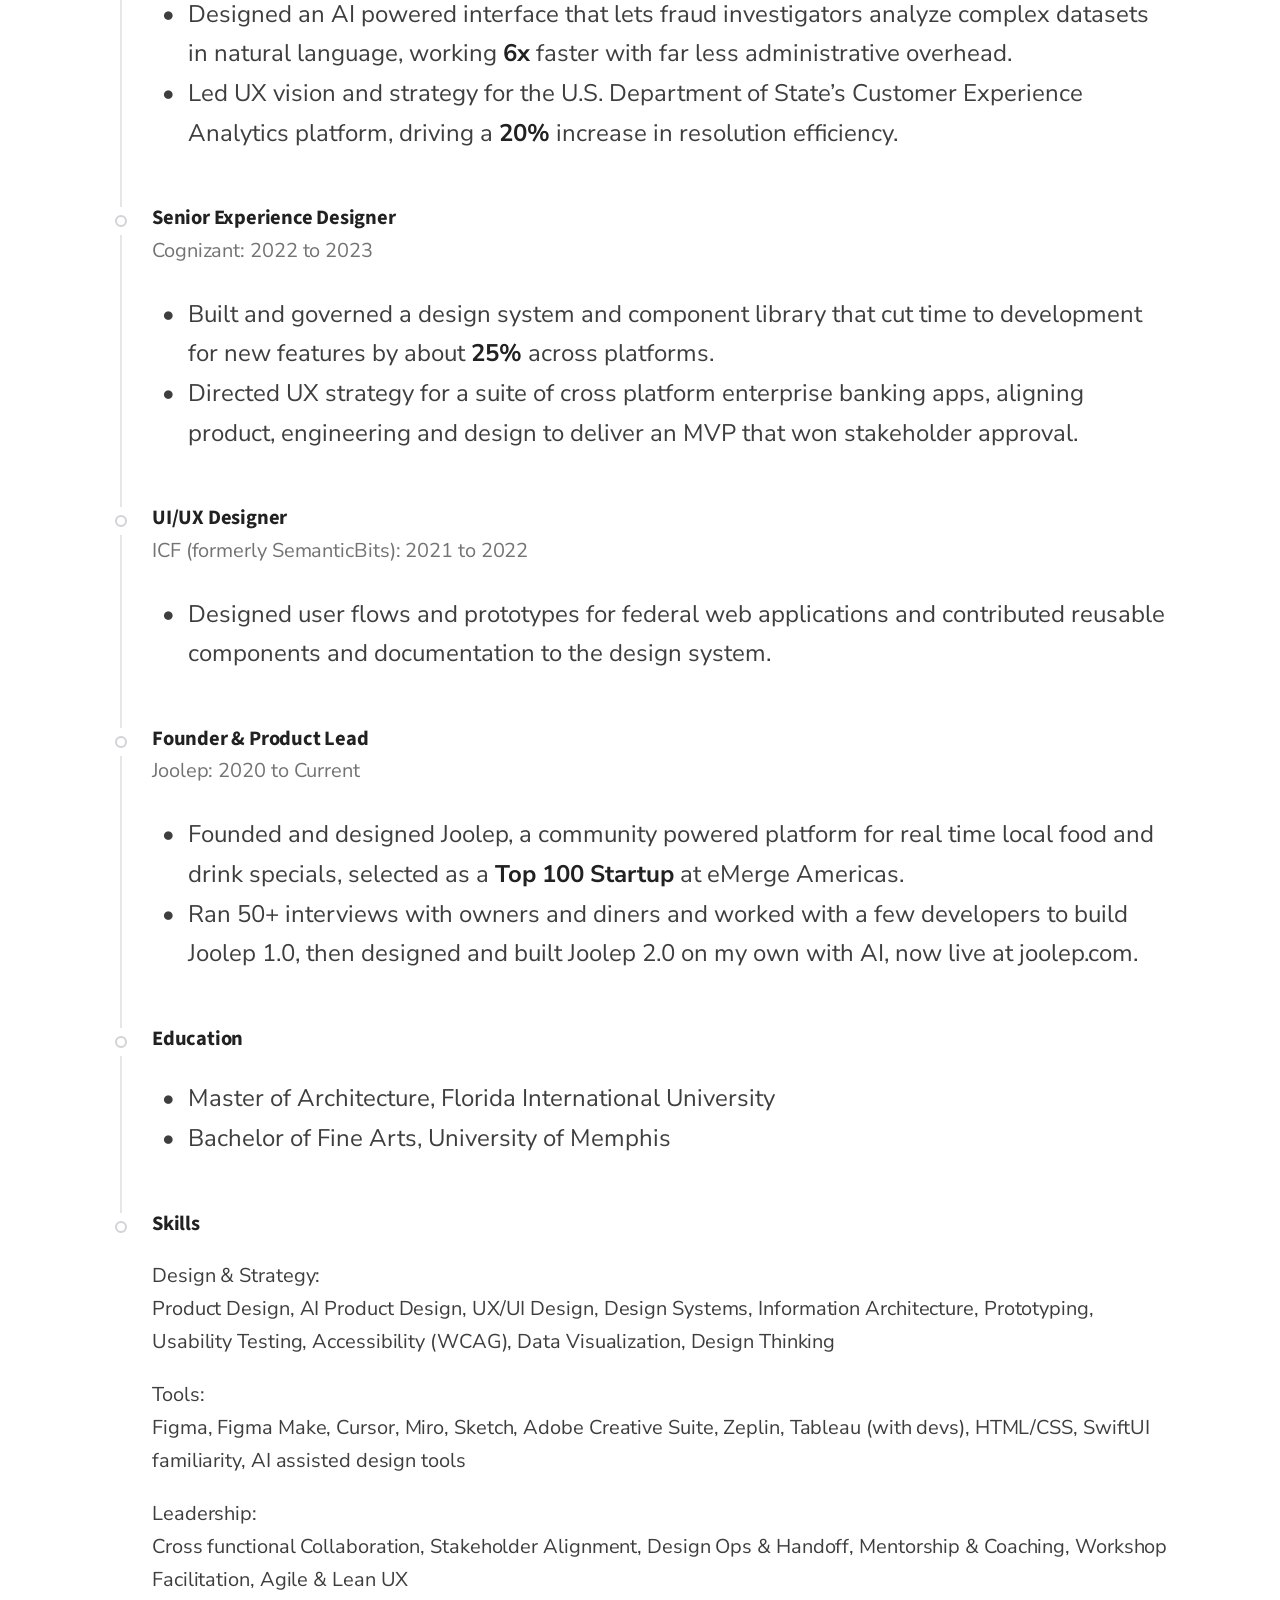
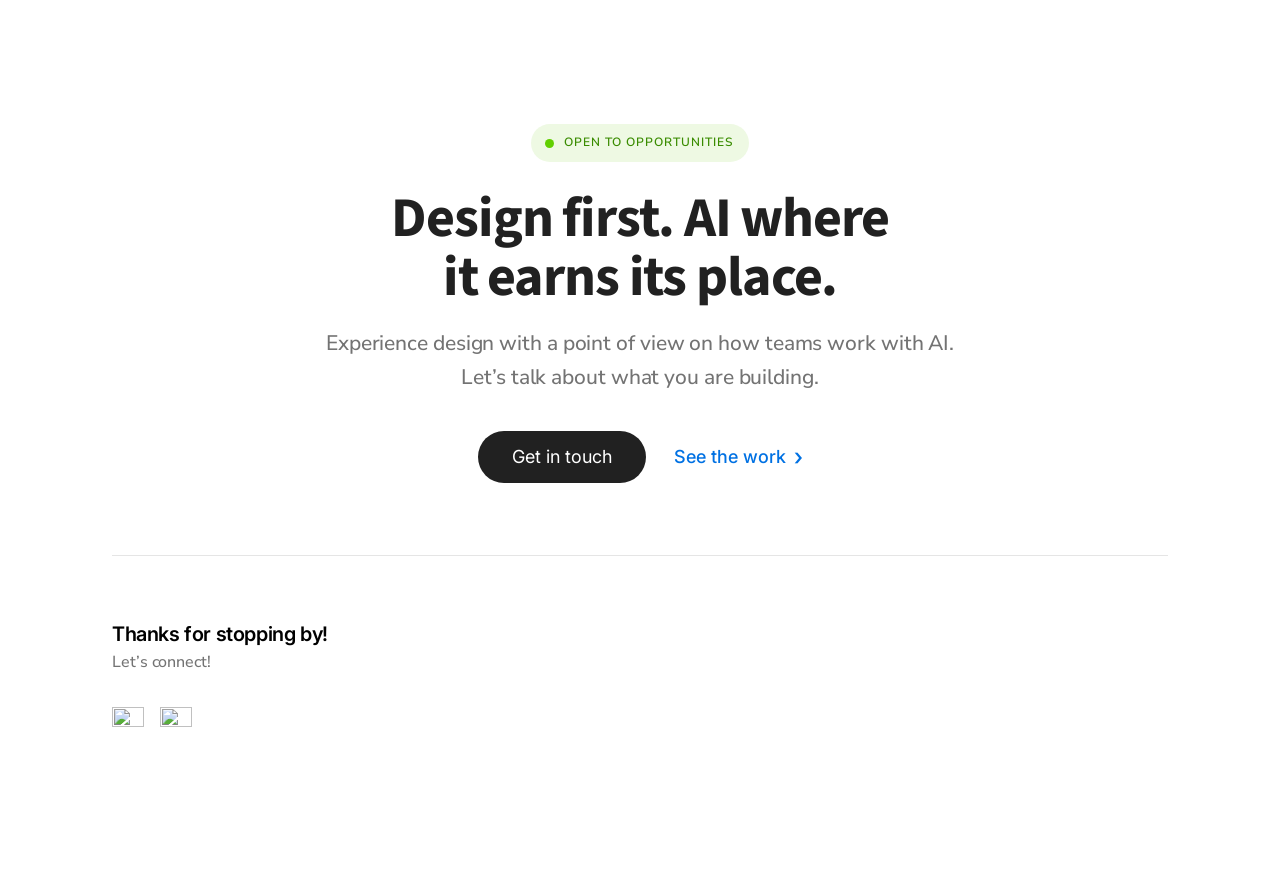
==== commit fe028f89: "Film band copy: new hobby Co-Authored-By: Claude Sonnet 5.5 <noreply@anthropic.com> Claude-Session: " ====
--- a/PORTFOLIO/index.html
+++ b/PORTFOLIO/index.html
@@ -29,7 +29,7 @@
 <div class="proj p3"><h3 class="pt">Videography &amp; Photography</h3><p class="role">Just a Form of Self Expression</p><p class="desc">When I’m not designing, I’m behind the lens of my camera</p><a class="pill-d" href="videography.html">See more</a><img src="https://dariusbounds.figma.site/_assets/v11/342f44902096b8742e56fd4645e597bb724f0555.png?w=2186" width="956" height="538" class="wide956" alt="Videography" loading="lazy"></div>
 <div class="proj p4"><h3 class="pt">Brand strategy</h3><p class="role">Brand Strategist &amp; Product Designer</p><p class="desc big">I am a brand strategist and design system expert</p><a class="pill-d" href="brandstrategy.html">See more</a><img src="https://dariusbounds.figma.site/_assets/v11/bb16d98b3fe95c60916c223136da57d591a02a9b.png?w=2143" width="937" height="625" class="wide937" alt="The Last Carrot" loading="lazy"></div>
 </section>
-<section class="filmband" aria-label="Film photography"><div class="fb-in"><div class="fb-strip" role="list"><figure class="fr" role="listitem"><img src="assets/ph-3.jpg" width="1200" height="1700" alt="A film photograph of children playing on a beach" loading="lazy"></figure><figure class="fr" role="listitem"><img src="assets/ph-9.jpg" width="1200" height="1701" alt="A film photograph of an orange and white van under trees" loading="lazy"></figure><figure class="fr" role="listitem"><img src="assets/ph-5.jpg" width="1200" height="1701" alt="A film photograph of a child kicking a ball on a beach" loading="lazy"></figure><figure class="fr" role="listitem"><img src="assets/ph-hero-3.jpg" width="1600" height="1600" alt="A film photograph of a still pond with a dock" loading="lazy"></figure></div><blockquote class="fq"><p>Years of shooting trained my eye for light, framing, and the moment that matters, and it shows up in how I design.</p><a class="fb-link" href="videography.html#p-photo">See the photography</a></blockquote></div></section>
+<section class="filmband" aria-label="Film photography"><div class="fb-in"><div class="fb-strip" role="list"><figure class="fr" role="listitem"><img src="assets/ph-3.jpg" width="1200" height="1700" alt="A film photograph of children playing on a beach" loading="lazy"></figure><figure class="fr" role="listitem"><img src="assets/ph-9.jpg" width="1200" height="1701" alt="A film photograph of an orange and white van under trees" loading="lazy"></figure><figure class="fr" role="listitem"><img src="assets/ph-5.jpg" width="1200" height="1701" alt="A film photograph of a child kicking a ball on a beach" loading="lazy"></figure><figure class="fr" role="listitem"><img src="assets/ph-hero-3.jpg" width="1600" height="1600" alt="A film photograph of a still pond with a dock" loading="lazy"></figure></div><blockquote class="fq"><p>Film is my newest hobby. I shoot for fun in my free time, and I love not knowing what I caught until the roll comes back.</p><a class="fb-link" href="videography.html#p-photo">See the photography</a></blockquote></div></section>
 <section class="col exp"><img src="https://dariusbounds.figma.site/_assets/v11/2e7d759cc2b7aa4e7281fcc18ee03771e4bf8bd1.svg" width="672" height="1" class="rule" alt="" loading="lazy"><h2 class="x">Experience</h2>
 <div class="job"><h3>Senior Experience Designer</h3><p class="meta">ICF: 2023 to Current</p><ul class="bl"><li>Help lead the design team’s adoption of AI, including the team building realistic, AI assisted prototypes of data.cms.gov that clients and users review before development begins.</li><li>Mentor designers and host lunch and learn sessions on design craft, Figma standards and AI design tools.</li><li>Redesigned the data.cms.gov search experience, including searching, filtering and data product results. Search usage rose up to <b>4.5x</b> after launch.</li><li>Built a design to development handoff process, adopted by other design teams, that cut implementation errors by <b>30%</b>. Developers reported building <b>40%</b> faster when working from my prototypes.</li><li>Designed an AI powered interface that lets fraud investigators analyze complex datasets in natural language, working <b>6x</b> faster with far less administrative overhead.</li><li>Led UX vision and strategy for the U.S. Department of State’s Customer Experience Analytics platform, driving a <b>20%</b> increase in resolution efficiency.</li></ul></div>
 <div class="job"><h3>Senior Experience Designer</h3><p class="meta">Cognizant: 2022 to 2023</p><ul class="bl"><li>Built and governed a design system and component library that cut time to development for new features by about <b>25%</b> across platforms.</li><li>Directed UX strategy for a suite of cross platform enterprise banking apps, aligning product, engineering and design to deliver an MVP that won stakeholder approval.</li></ul></div>
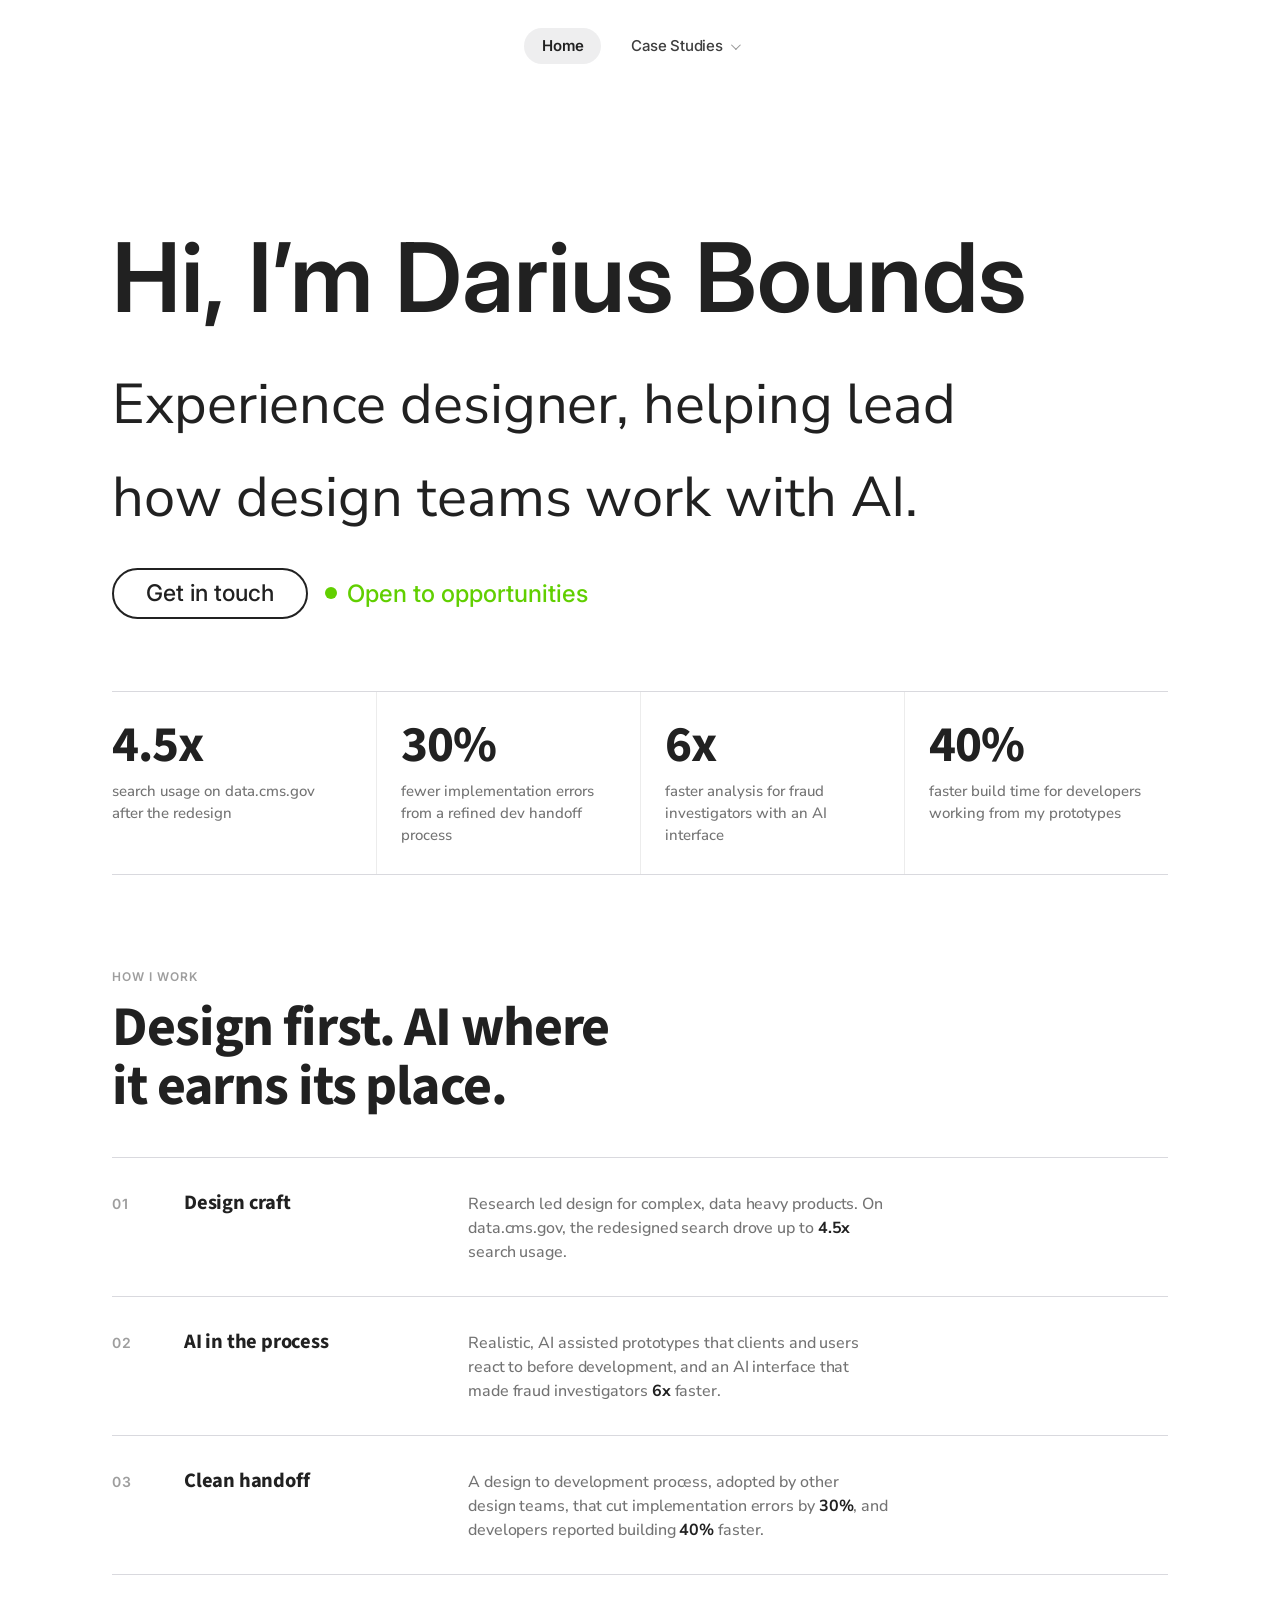
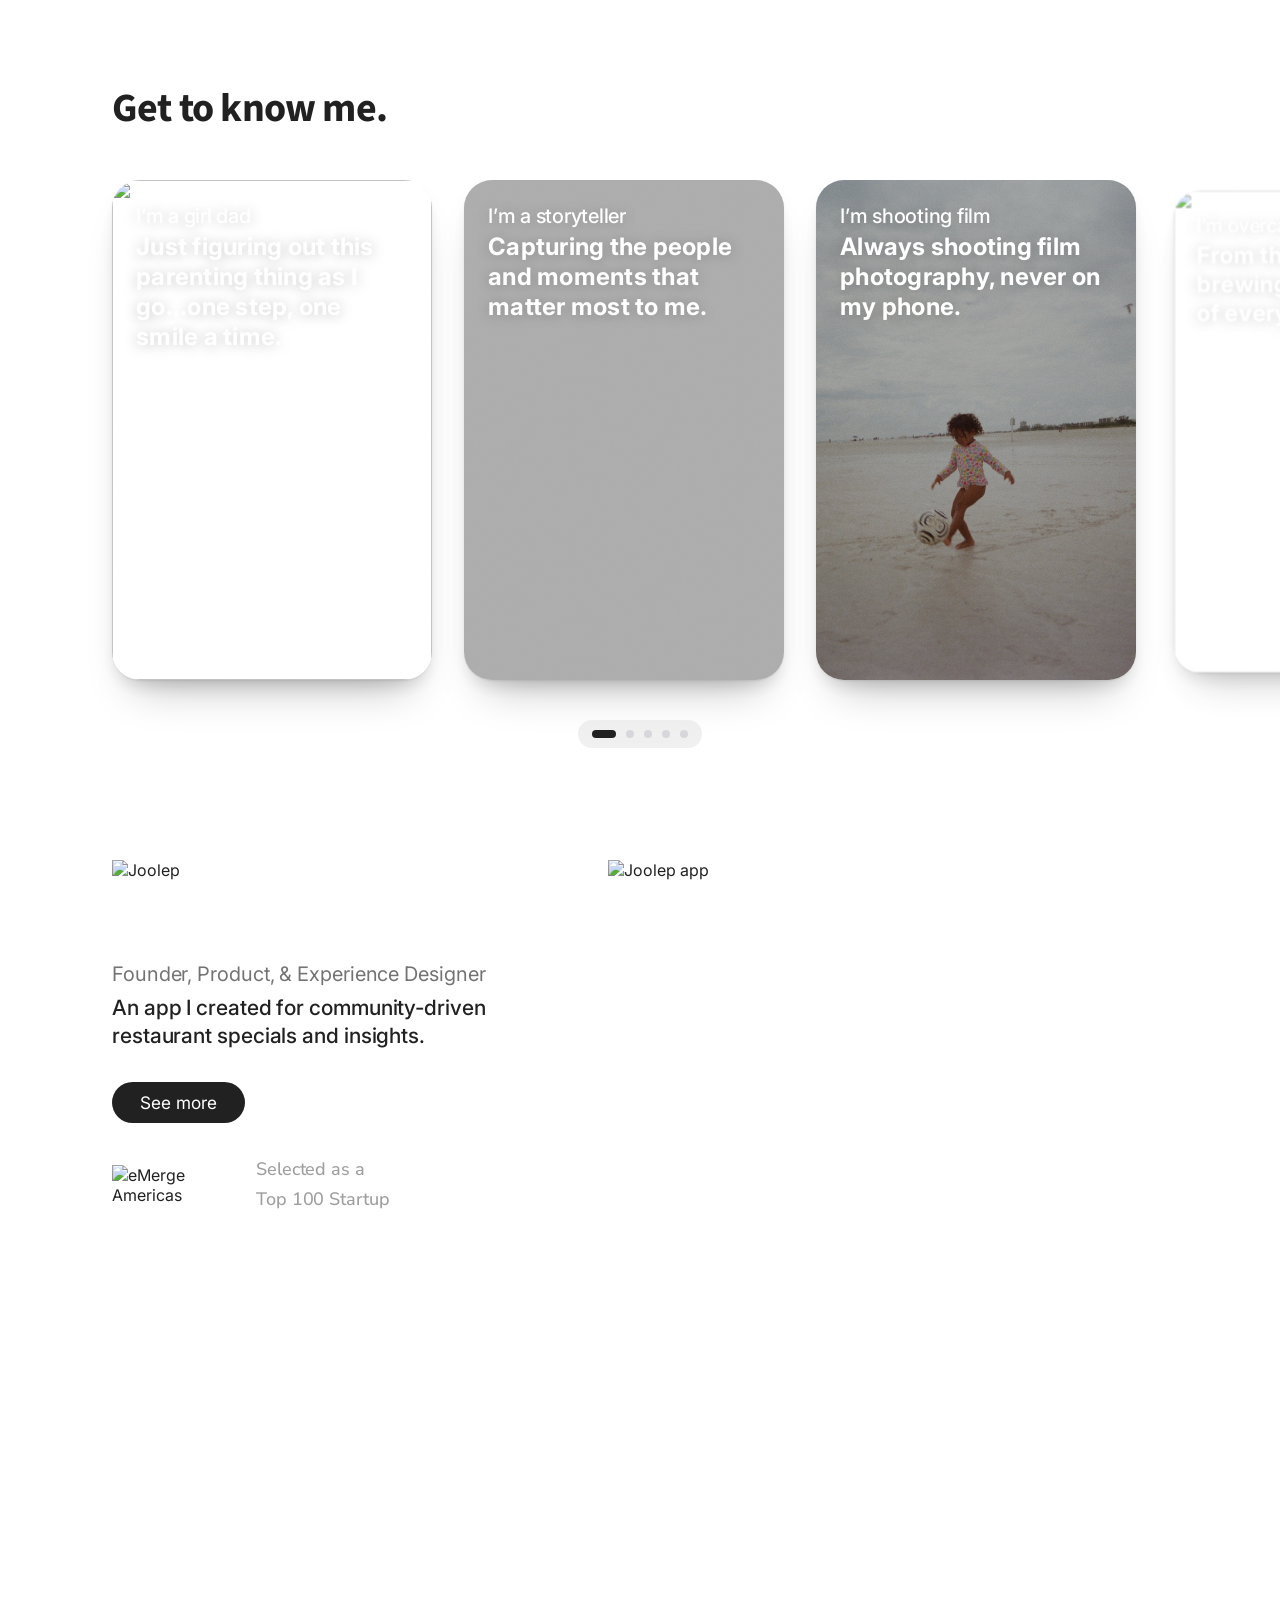
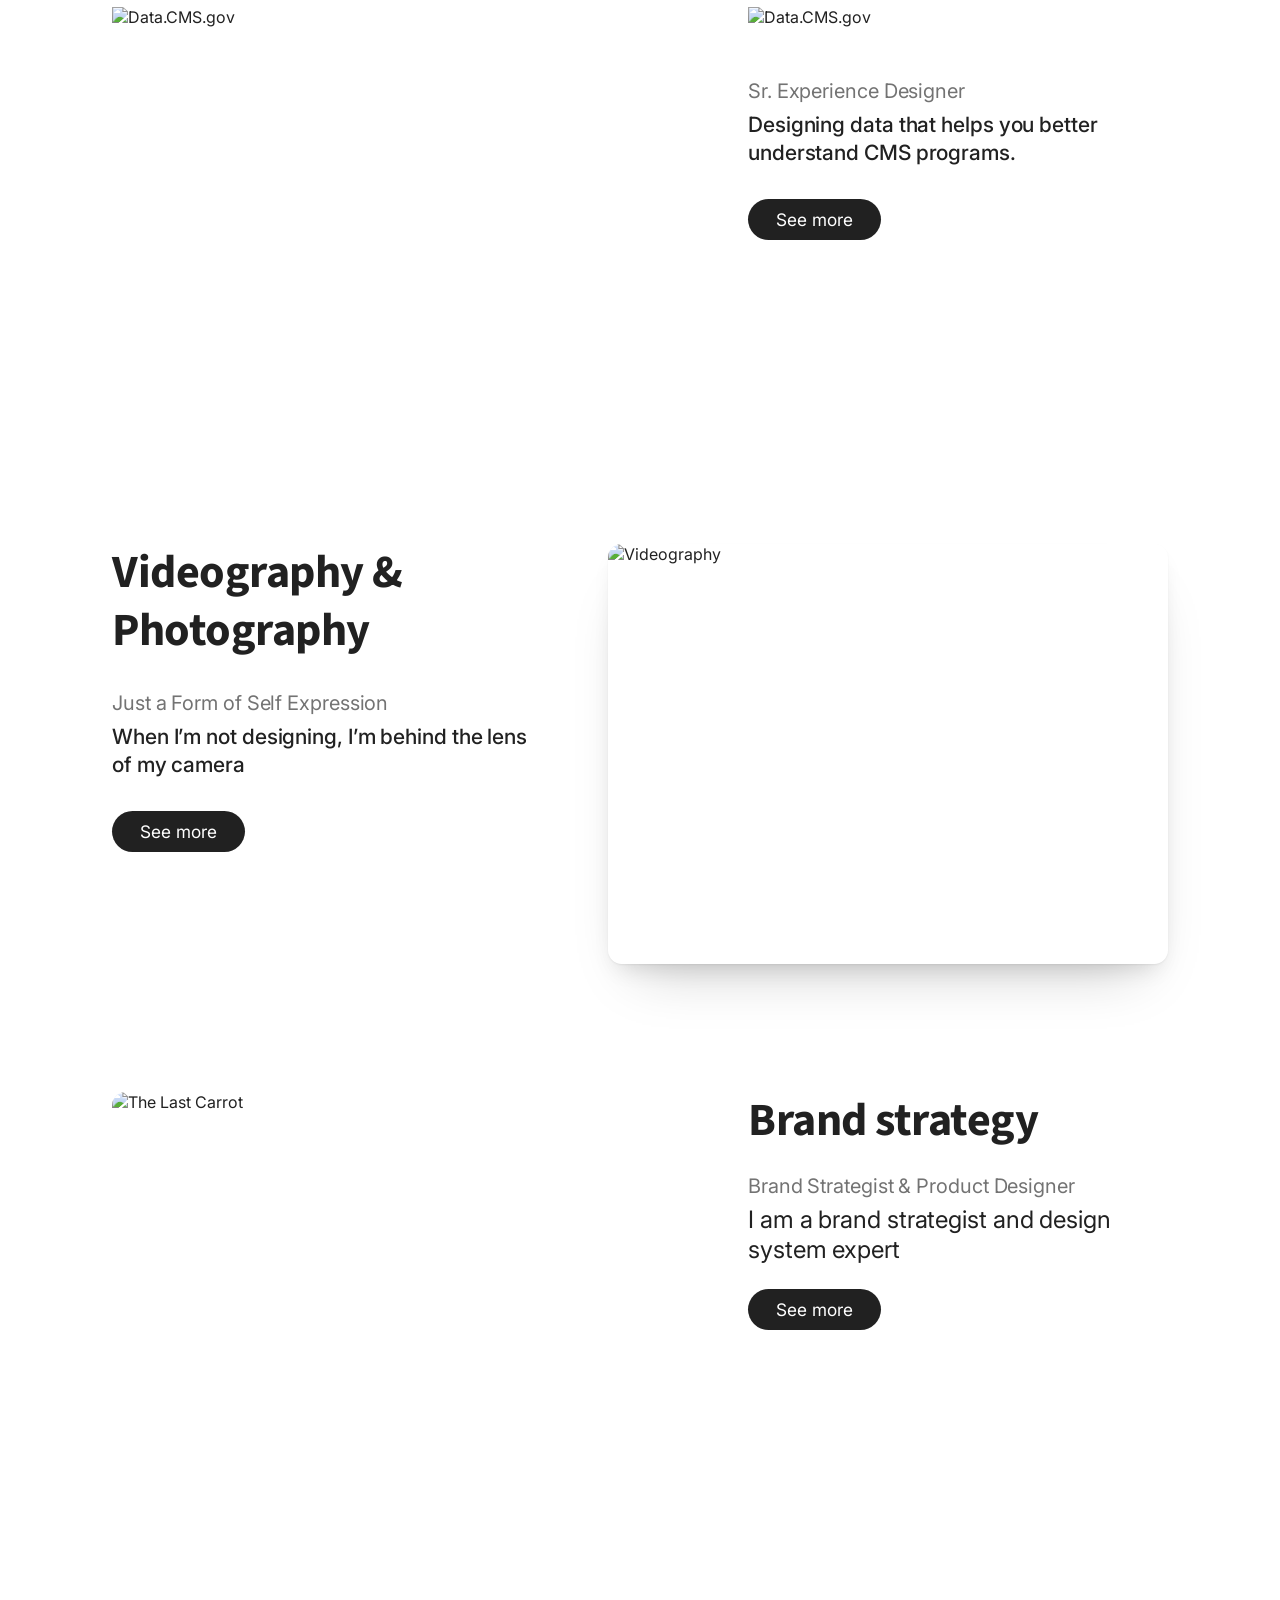
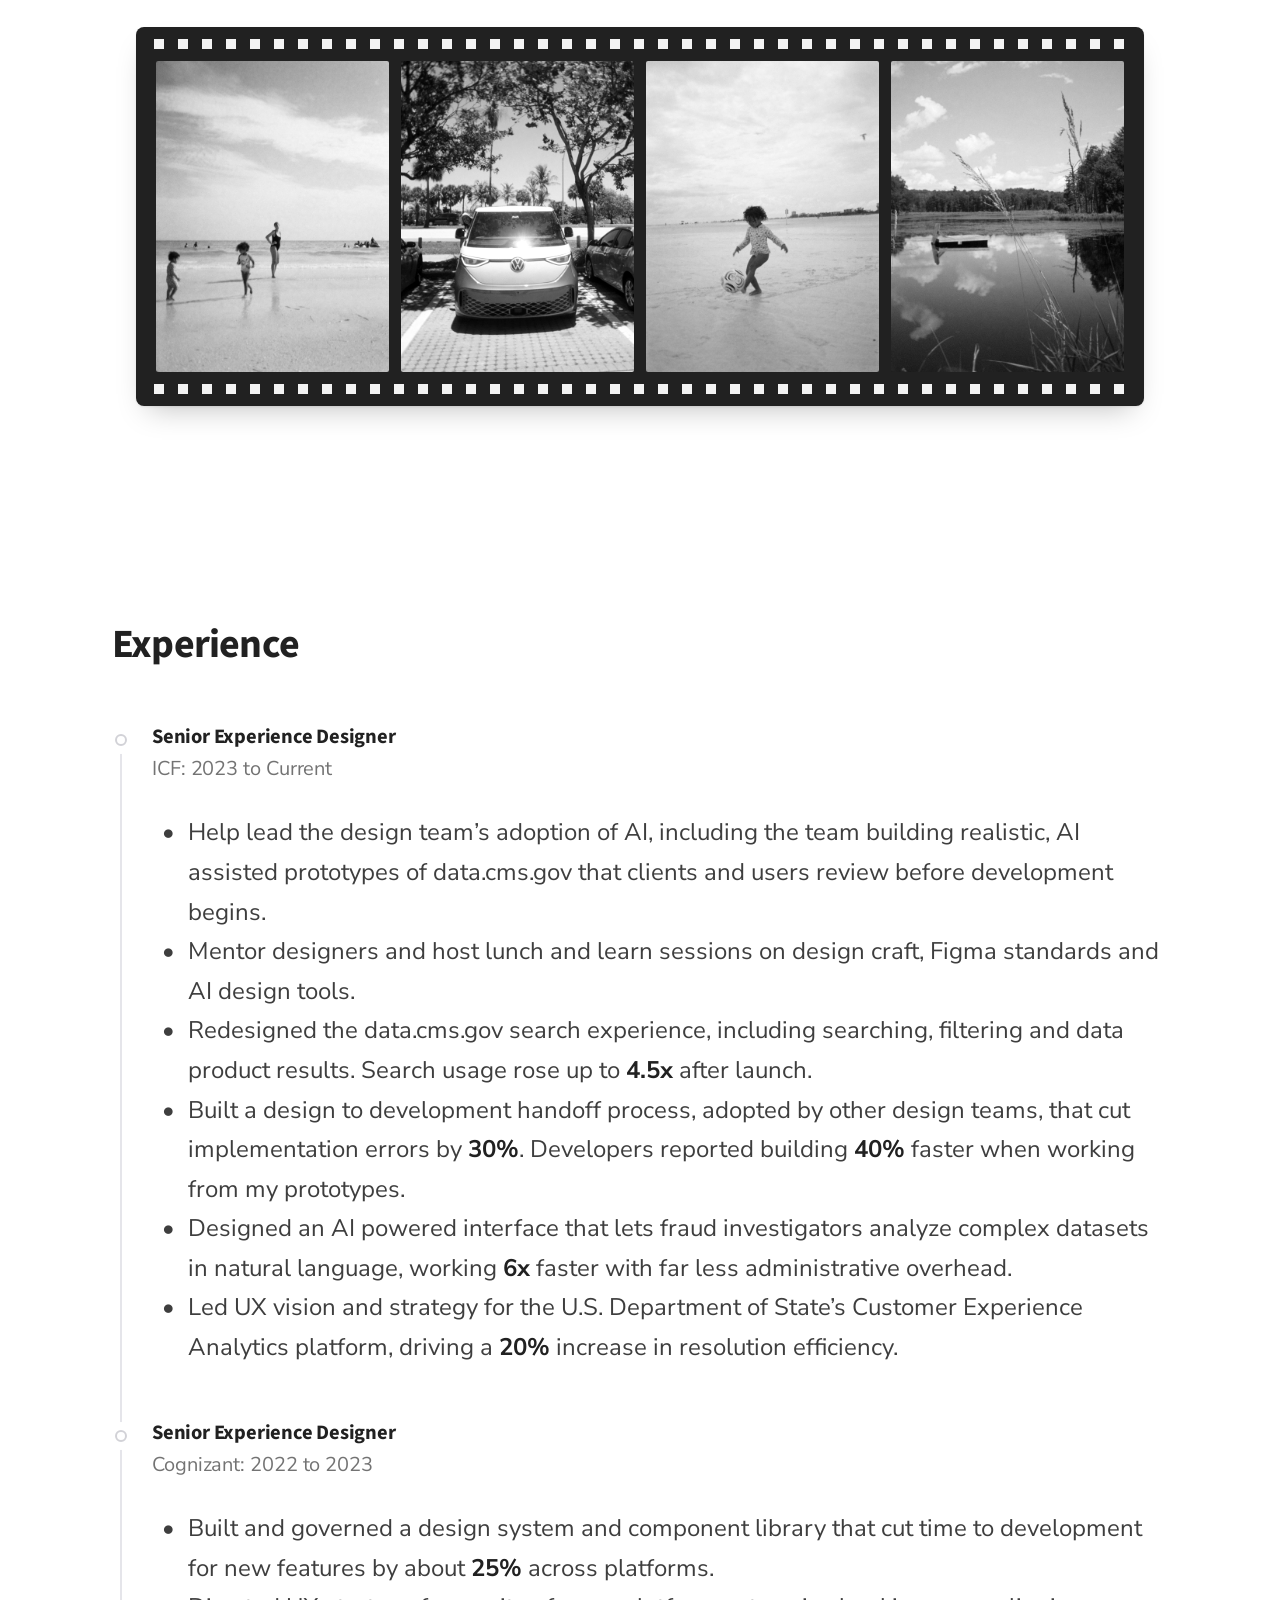
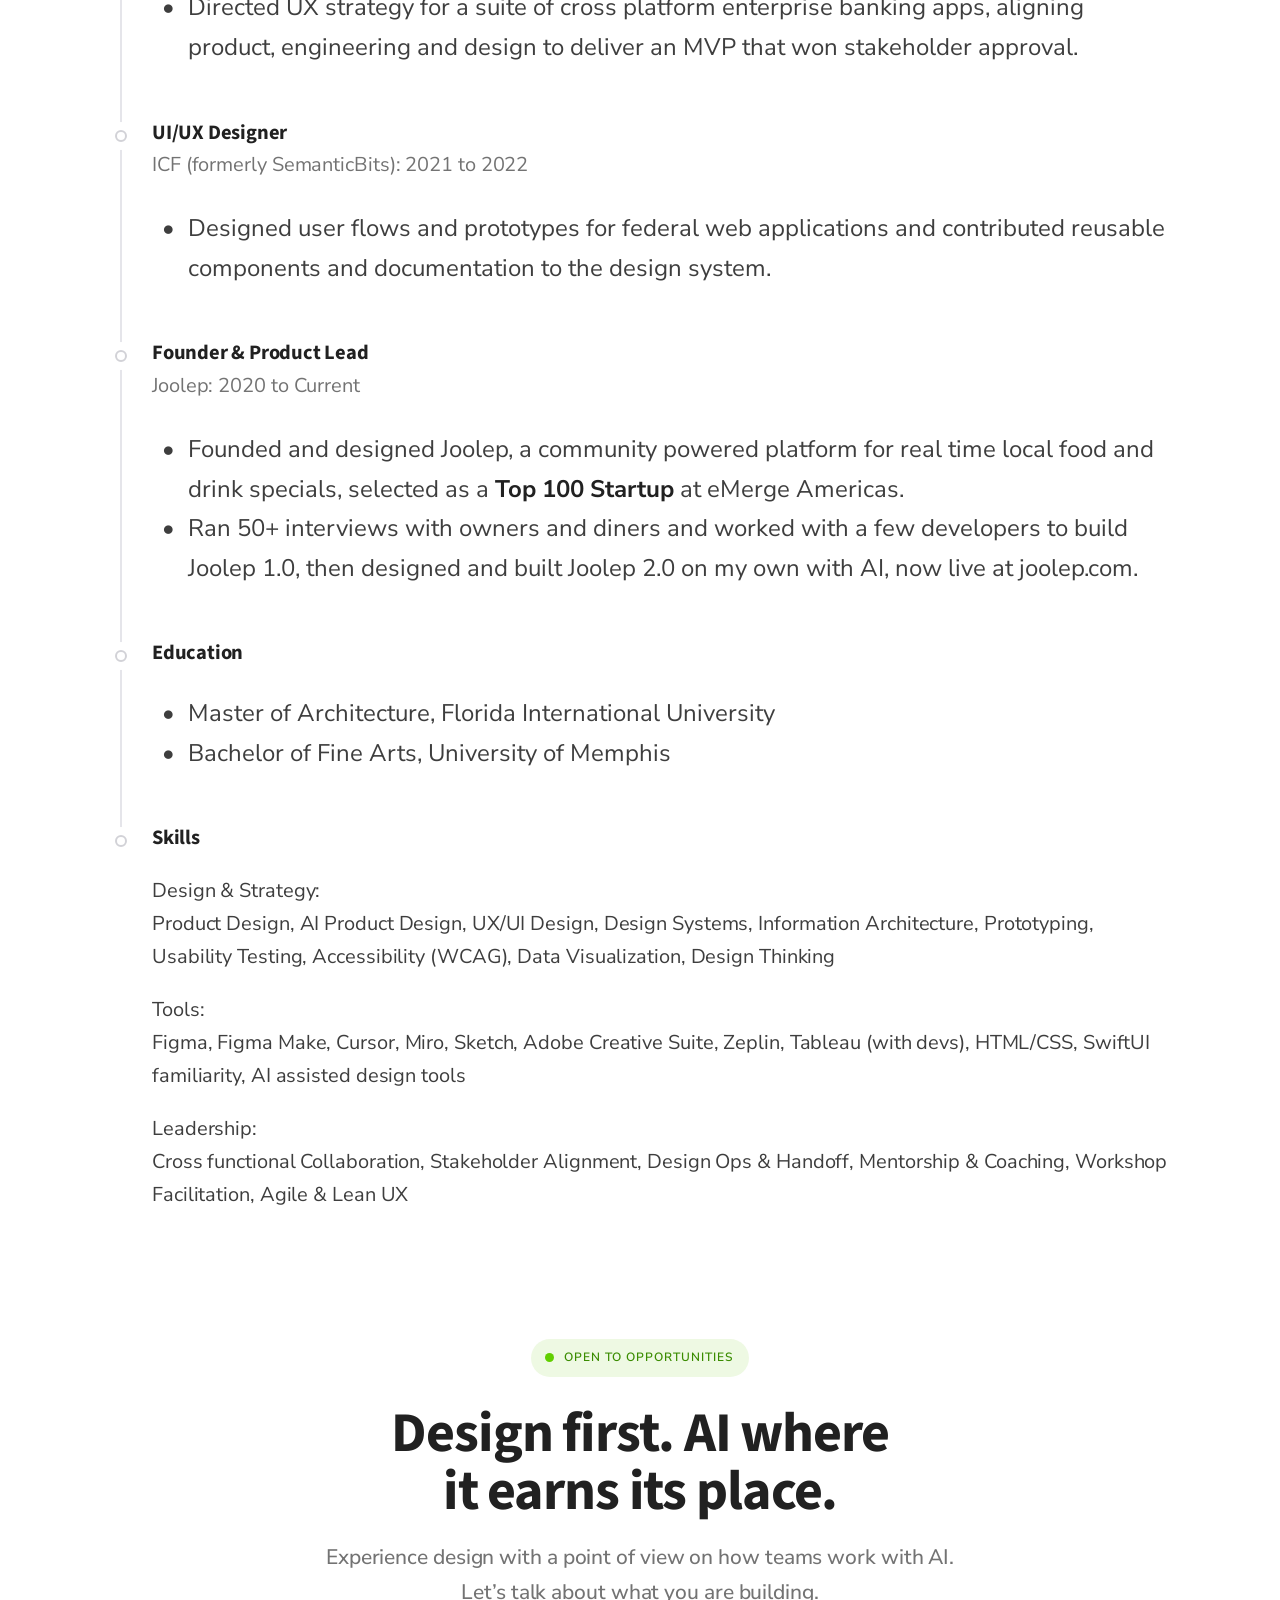
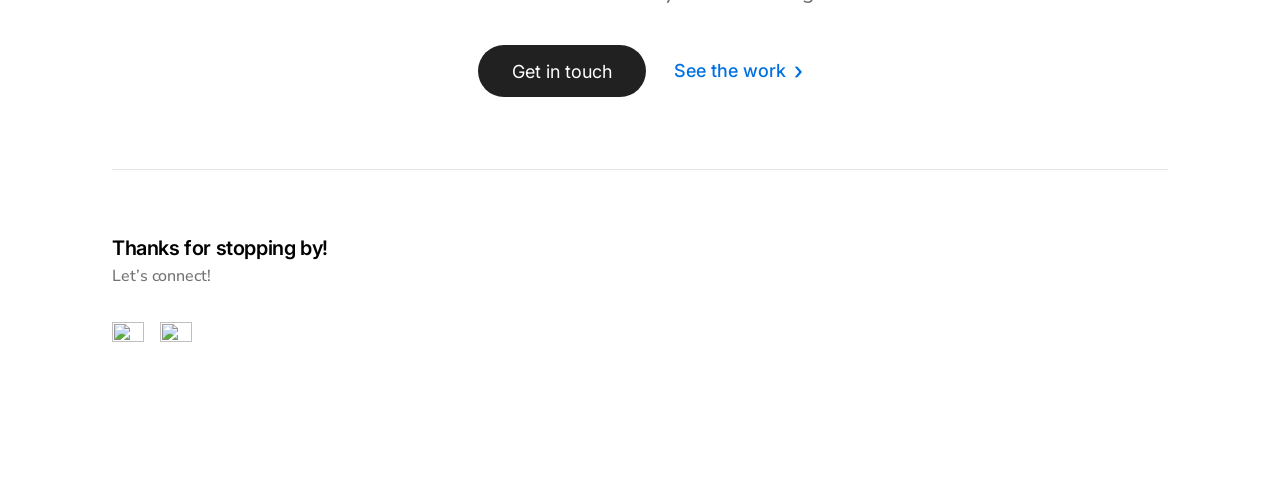
==== commit 284e8cc3: "Film strip: simple B&W strip, no text band Co-Authored-By: Claude Sonnet 5.5 <noreply@anthropic.com>" ====
--- a/PORTFOLIO/index.html
+++ b/PORTFOLIO/index.html
@@ -29,7 +29,7 @@
 <div class="proj p3"><h3 class="pt">Videography &amp; Photography</h3><p class="role">Just a Form of Self Expression</p><p class="desc">When I’m not designing, I’m behind the lens of my camera</p><a class="pill-d" href="videography.html">See more</a><img src="https://dariusbounds.figma.site/_assets/v11/342f44902096b8742e56fd4645e597bb724f0555.png?w=2186" width="956" height="538" class="wide956" alt="Videography" loading="lazy"></div>
 <div class="proj p4"><h3 class="pt">Brand strategy</h3><p class="role">Brand Strategist &amp; Product Designer</p><p class="desc big">I am a brand strategist and design system expert</p><a class="pill-d" href="brandstrategy.html">See more</a><img src="https://dariusbounds.figma.site/_assets/v11/bb16d98b3fe95c60916c223136da57d591a02a9b.png?w=2143" width="937" height="625" class="wide937" alt="The Last Carrot" loading="lazy"></div>
 </section>
-<section class="filmband" aria-label="Film photography"><div class="fb-in"><div class="fb-strip" role="list"><figure class="fr" role="listitem"><img src="assets/ph-3.jpg" width="1200" height="1700" alt="A film photograph of children playing on a beach" loading="lazy"></figure><figure class="fr" role="listitem"><img src="assets/ph-9.jpg" width="1200" height="1701" alt="A film photograph of an orange and white van under trees" loading="lazy"></figure><figure class="fr" role="listitem"><img src="assets/ph-5.jpg" width="1200" height="1701" alt="A film photograph of a child kicking a ball on a beach" loading="lazy"></figure><figure class="fr" role="listitem"><img src="assets/ph-hero-3.jpg" width="1600" height="1600" alt="A film photograph of a still pond with a dock" loading="lazy"></figure></div><blockquote class="fq"><p>Film is my newest hobby. I shoot for fun in my free time, and I love not knowing what I caught until the roll comes back.</p><a class="fb-link" href="videography.html#p-photo">See the photography</a></blockquote></div></section>
+<section class="filmband" aria-label="Film photography"><div class="fb-in"><div class="fb-strip" role="list"><figure class="fr" role="listitem"><img src="assets/ph-3.jpg" width="1200" height="1700" alt="A film photograph of children playing on a beach" loading="lazy"></figure><figure class="fr" role="listitem"><img src="assets/ph-9.jpg" width="1200" height="1701" alt="A film photograph of an orange and white van under trees" loading="lazy"></figure><figure class="fr" role="listitem"><img src="assets/ph-5.jpg" width="1200" height="1701" alt="A film photograph of a child kicking a ball on a beach" loading="lazy"></figure><figure class="fr" role="listitem"><img src="assets/ph-hero-3.jpg" width="1600" height="1600" alt="A film photograph of a still pond with a dock" loading="lazy"></figure></div></div></section>
 <section class="col exp"><img src="https://dariusbounds.figma.site/_assets/v11/2e7d759cc2b7aa4e7281fcc18ee03771e4bf8bd1.svg" width="672" height="1" class="rule" alt="" loading="lazy"><h2 class="x">Experience</h2>
 <div class="job"><h3>Senior Experience Designer</h3><p class="meta">ICF: 2023 to Current</p><ul class="bl"><li>Help lead the design team’s adoption of AI, including the team building realistic, AI assisted prototypes of data.cms.gov that clients and users review before development begins.</li><li>Mentor designers and host lunch and learn sessions on design craft, Figma standards and AI design tools.</li><li>Redesigned the data.cms.gov search experience, including searching, filtering and data product results. Search usage rose up to <b>4.5x</b> after launch.</li><li>Built a design to development handoff process, adopted by other design teams, that cut implementation errors by <b>30%</b>. Developers reported building <b>40%</b> faster when working from my prototypes.</li><li>Designed an AI powered interface that lets fraud investigators analyze complex datasets in natural language, working <b>6x</b> faster with far less administrative overhead.</li><li>Led UX vision and strategy for the U.S. Department of State’s Customer Experience Analytics platform, driving a <b>20%</b> increase in resolution efficiency.</li></ul></div>
 <div class="job"><h3>Senior Experience Designer</h3><p class="meta">Cognizant: 2022 to 2023</p><ul class="bl"><li>Built and governed a design system and component library that cut time to development for new features by about <b>25%</b> across platforms.</li><li>Directed UX strategy for a suite of cross platform enterprise banking apps, aligning product, engineering and design to deliver an MVP that won stakeholder approval.</li></ul></div>
--- a/PORTFOLIO/style.css
+++ b/PORTFOLIO/style.css
@@ -1000,3 +1000,15 @@
 /* film grain on the About cards */
 .card::after{content:"";position:absolute;inset:0;pointer-events:none;opacity:.12;mix-blend-mode:overlay;background-image:url("data:image/svg+xml;utf8,<svg xmlns='http://www.w3.org/2000/svg' width='140' height='140'><filter id='n'><feTurbulence type='fractalNoise' baseFrequency='.85' numOctaves='2' stitchTiles='stitch'/><feColorMatrix values='0 0 0 0 1 0 0 0 0 1 0 0 0 0 1 0 0 0 .9 0'/></filter><rect width='140' height='140' filter='url(%23n)'/></svg>")}
 @media(prefers-reduced-motion:reduce){.fr img{transition:none}}
+
+/* ===== film strip (simplified): a real strip, black and white frames ===== */
+.filmband{background:none;color:inherit;padding:0;overflow:visible;margin-top:var(--sp-section)}
+.filmband::before{display:none}
+.fb-in{max-width:1056px}
+.fb-strip{background:#212121;border-radius:8px;padding:34px 20px;gap:12px;box-shadow:0 1px 2px rgba(0,0,0,.08),0 14px 28px -12px rgba(0,0,0,.25)}
+.fb-strip::before,.fb-strip::after{opacity:1;left:12px;right:12px;height:10px;background:repeating-linear-gradient(90deg,transparent 0 6px,#f3f3f3 6px 16px,transparent 16px 24px);-webkit-mask:linear-gradient(#000 0 0);border-radius:2px;background-size:24px 10px;background-clip:padding-box}
+.fb-strip::before{top:12px}.fb-strip::after{bottom:12px}
+.fr{border-radius:2px;box-shadow:none;background:#111}
+.fr img{filter:grayscale(1) contrast(1.08) brightness(1.02)}
+.fr:hover img{filter:grayscale(1) contrast(1.12) brightness(1.05);transform:scale(1.03)}
+@media(max-width:820px){.fb-strip{padding:30px 14px}}
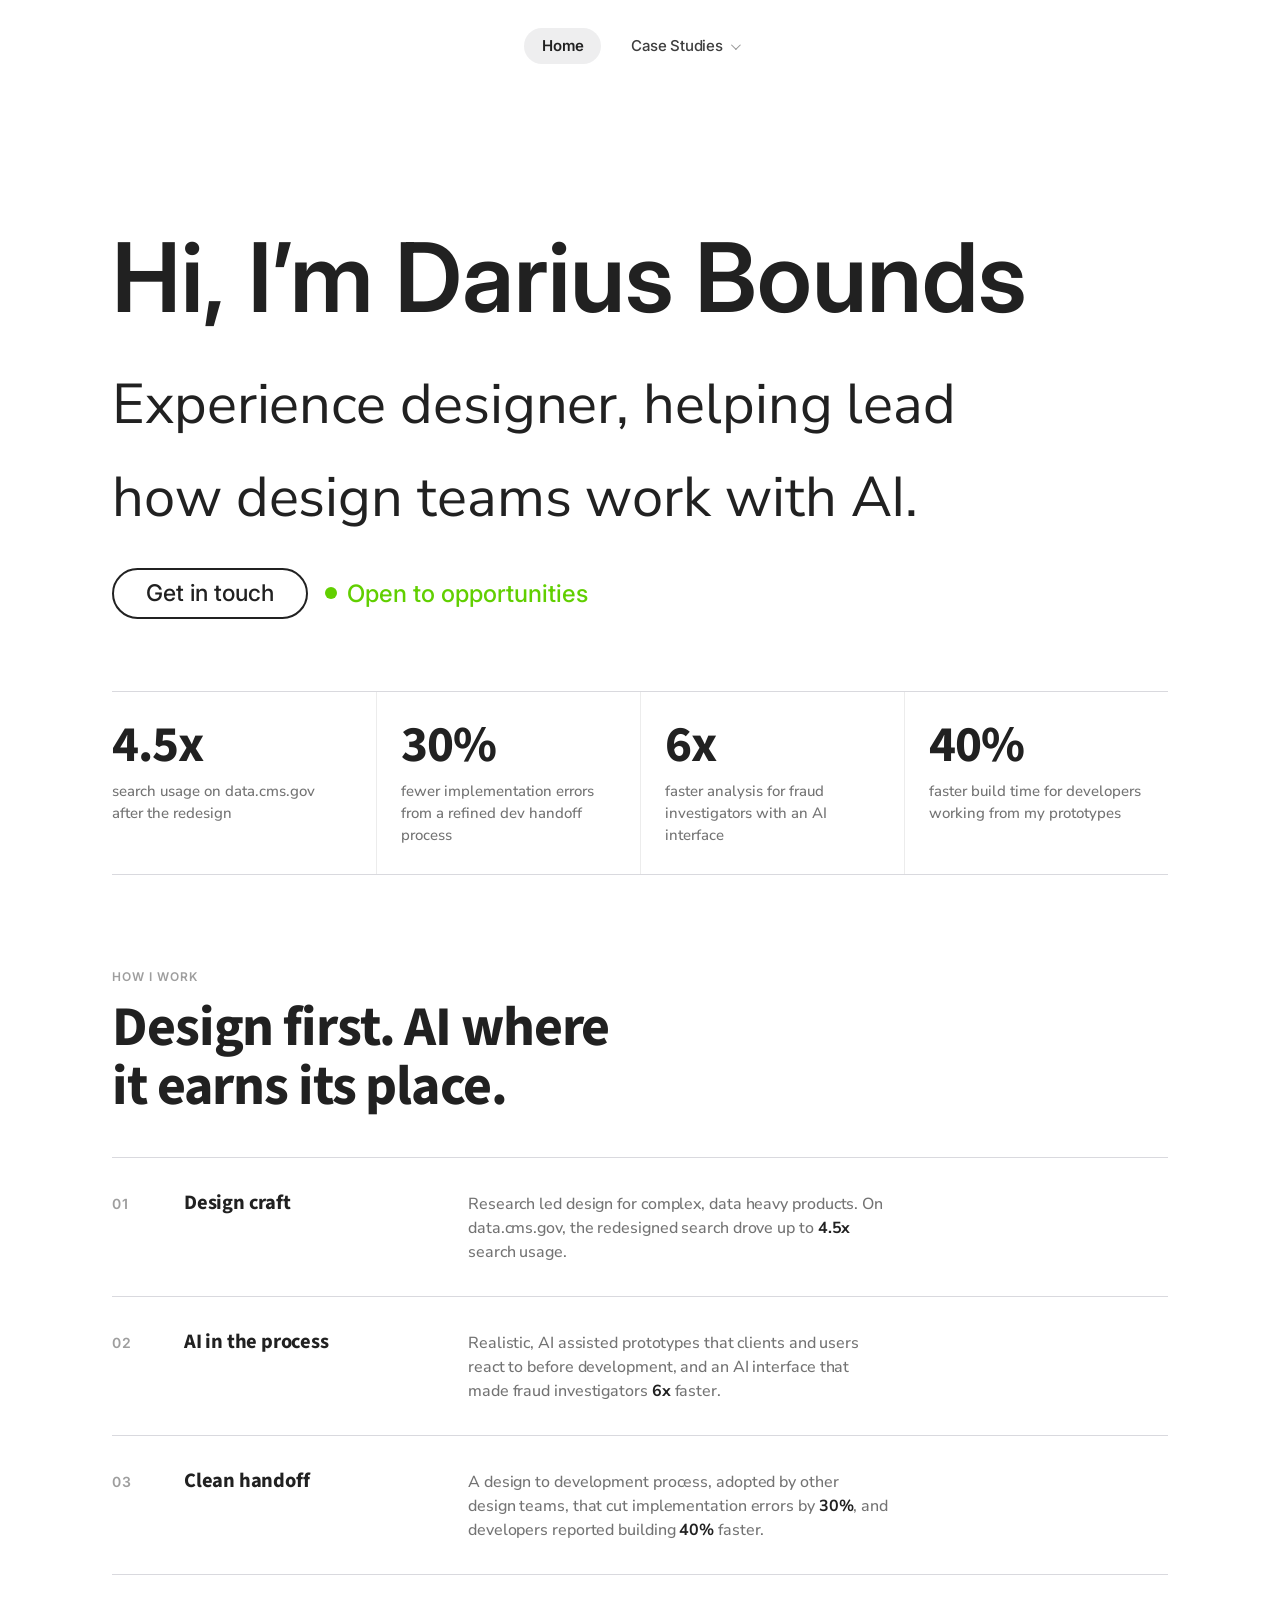
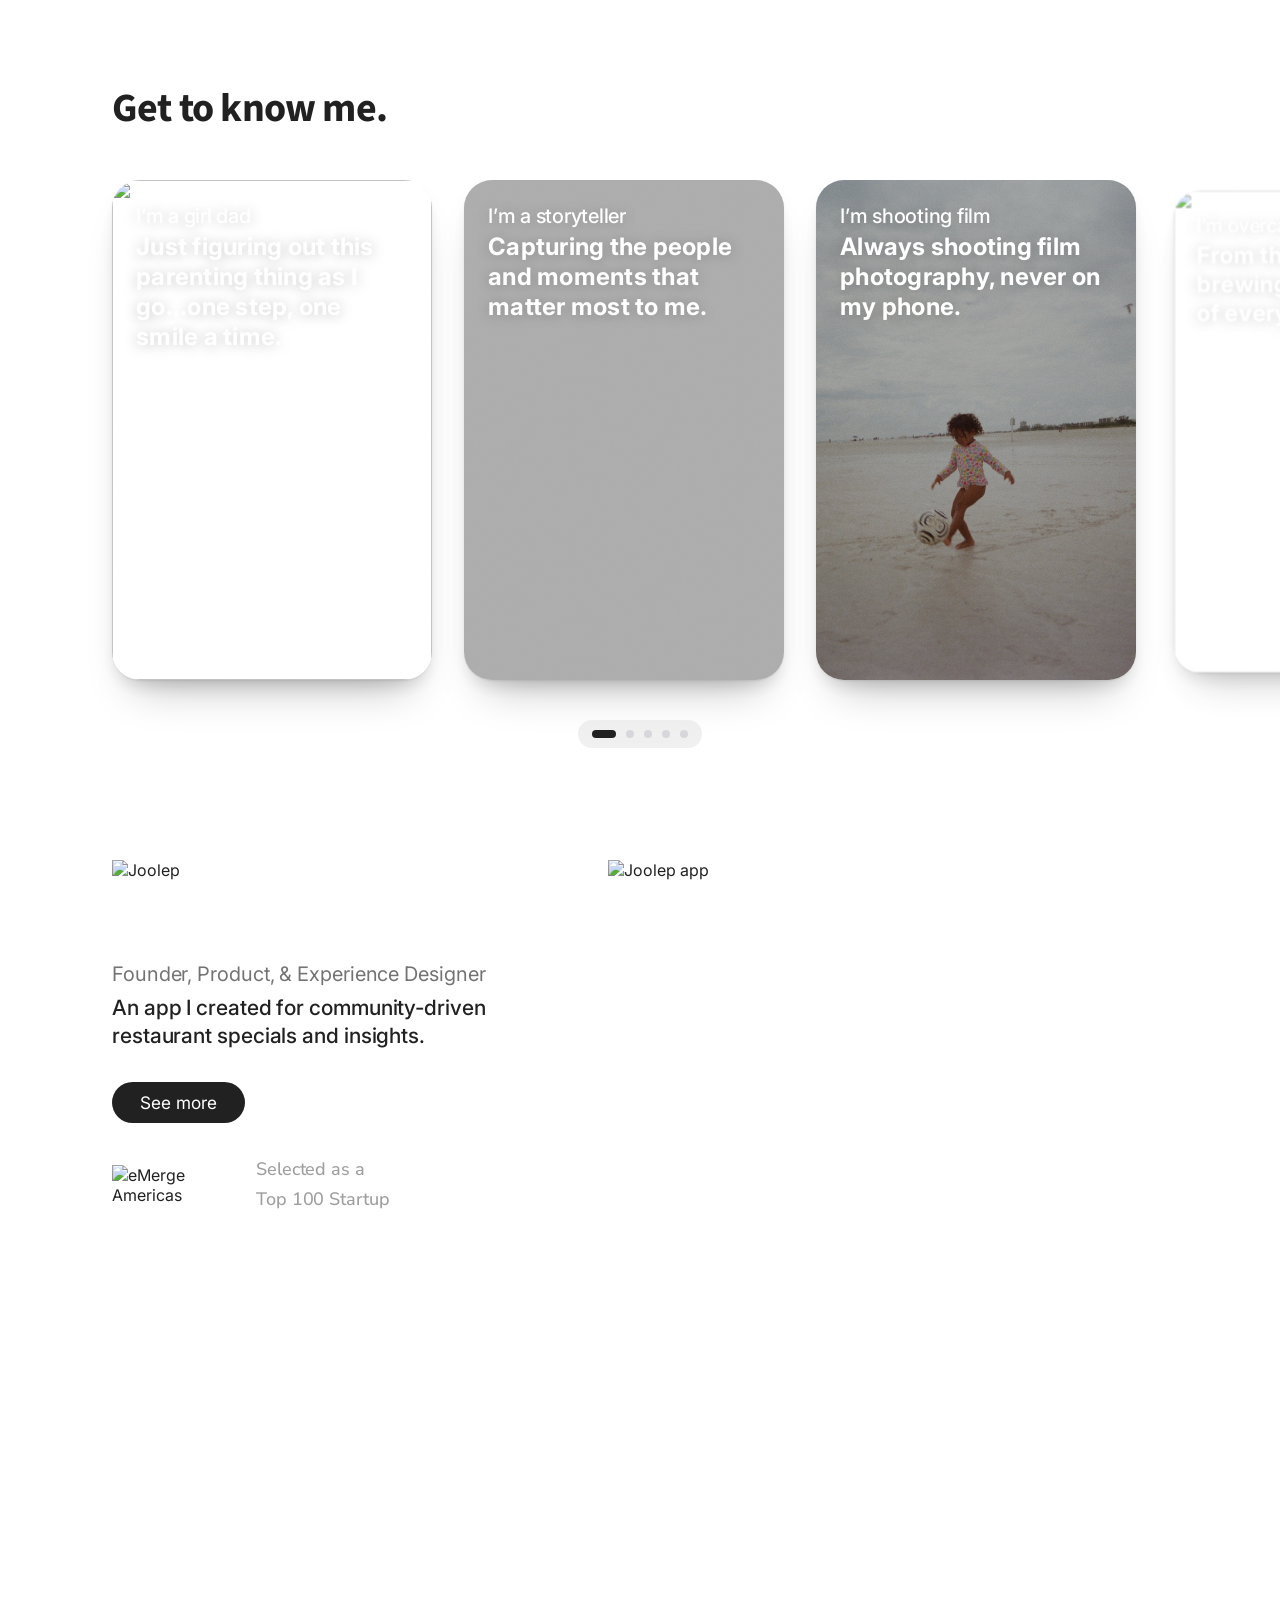
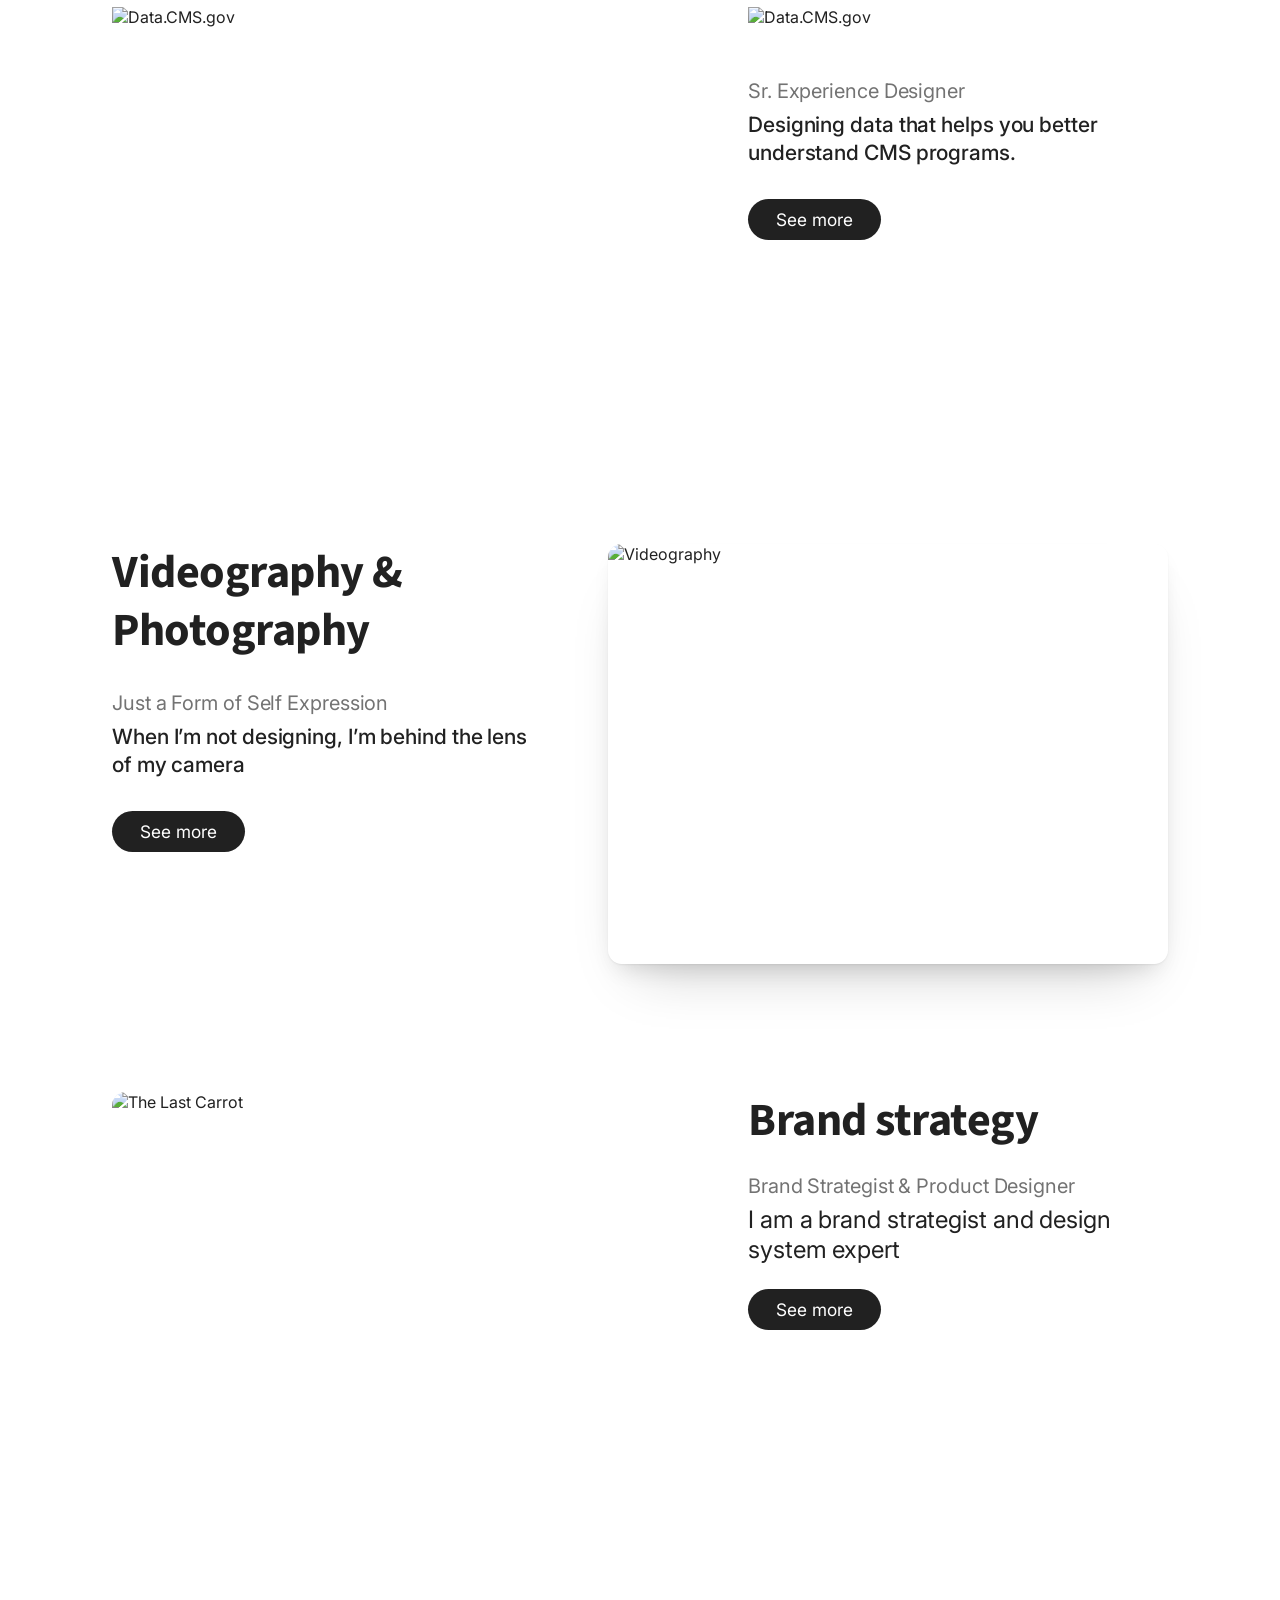
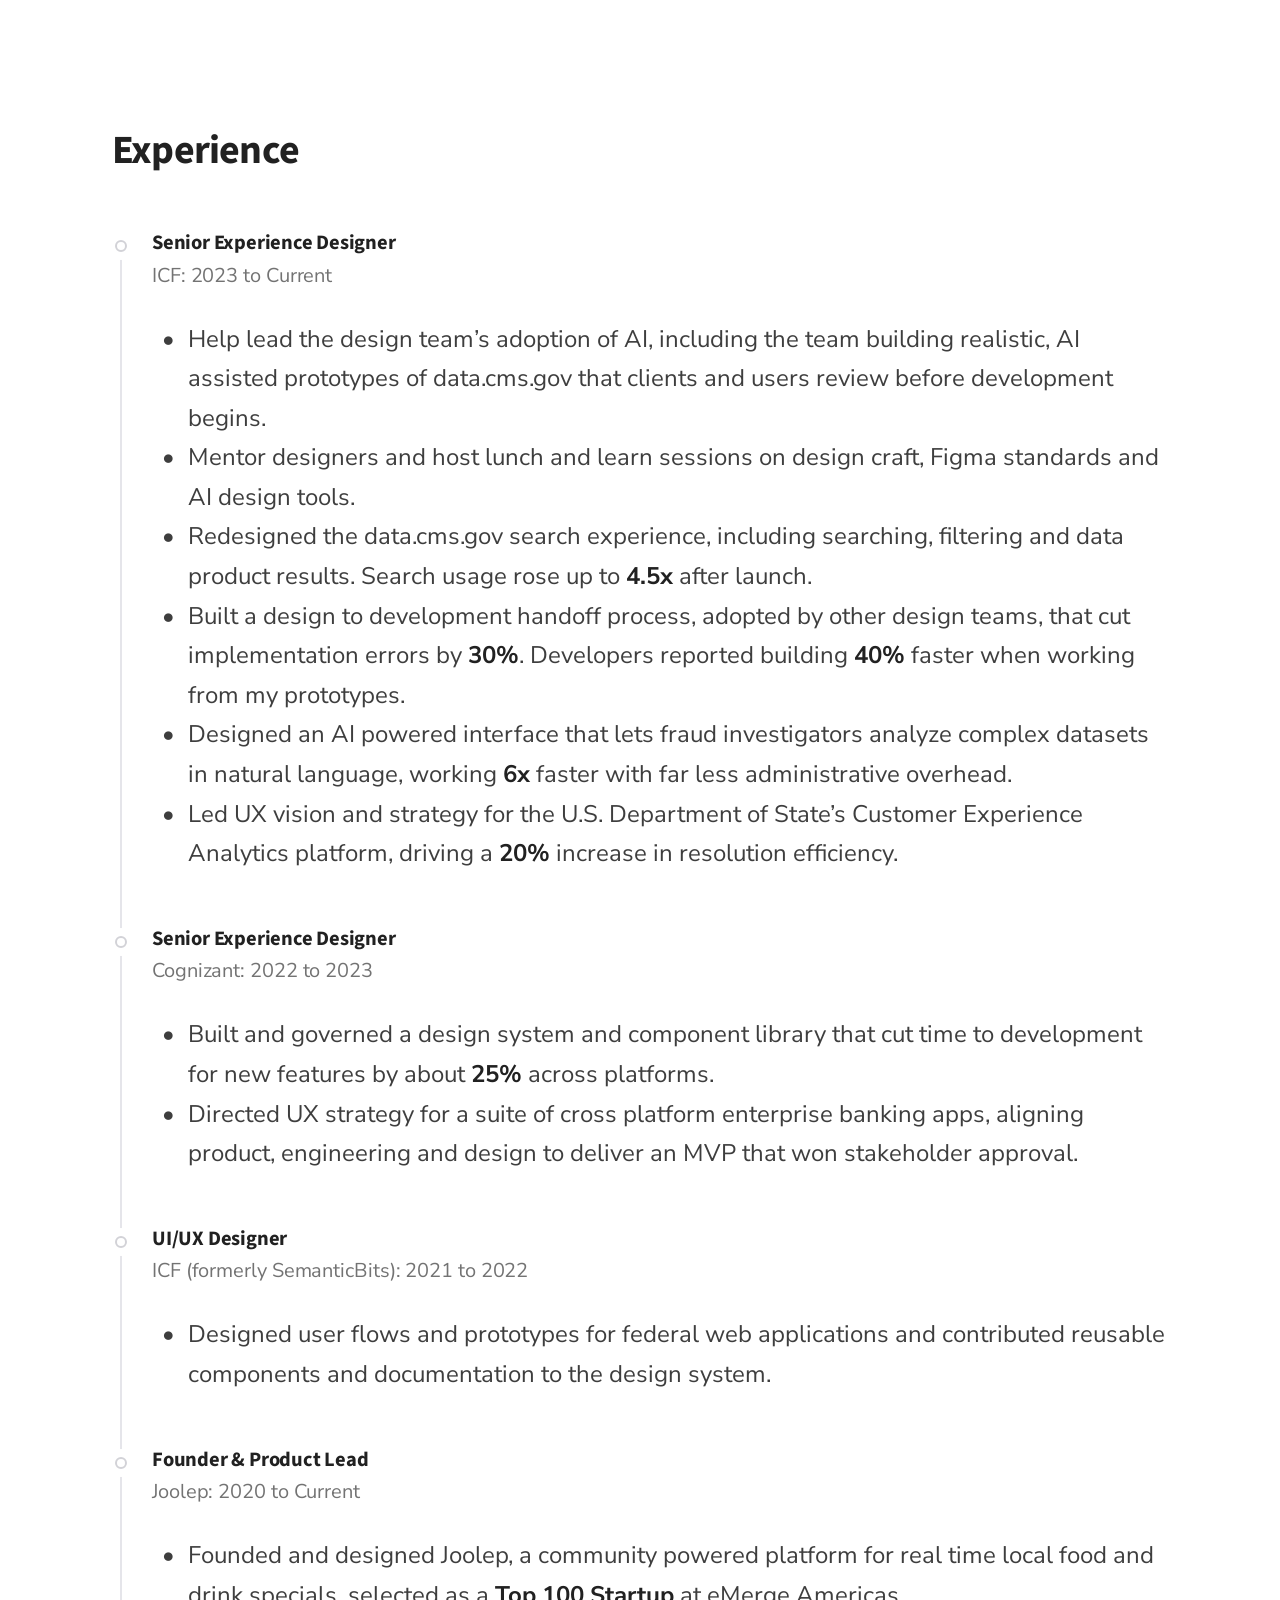
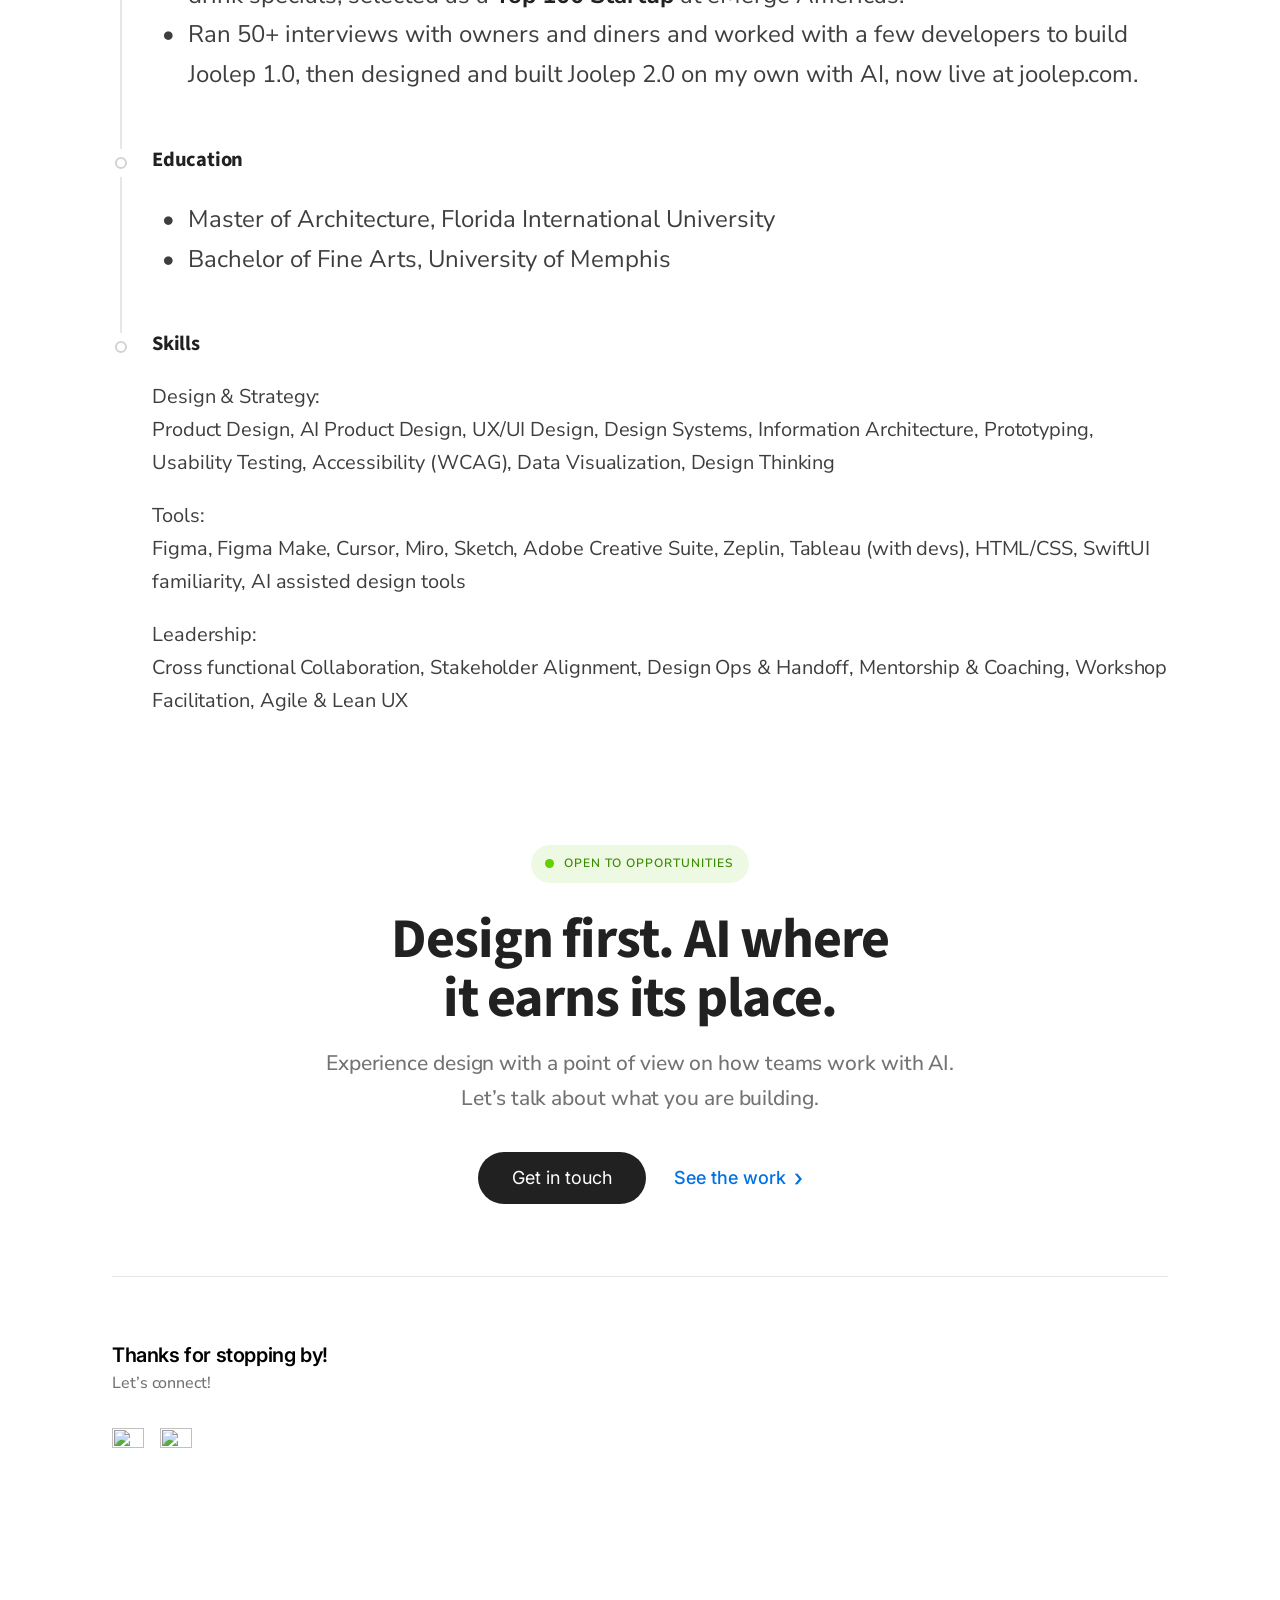
==== commit 0d2002f6: "Remove film strip Co-Authored-By: Claude Sonnet 5.5 <noreply@anthropic.com> Claude-Session: https://" ====
--- a/PORTFOLIO/index.html
+++ b/PORTFOLIO/index.html
@@ -29,7 +29,6 @@
 <div class="proj p3"><h3 class="pt">Videography &amp; Photography</h3><p class="role">Just a Form of Self Expression</p><p class="desc">When I’m not designing, I’m behind the lens of my camera</p><a class="pill-d" href="videography.html">See more</a><img src="https://dariusbounds.figma.site/_assets/v11/342f44902096b8742e56fd4645e597bb724f0555.png?w=2186" width="956" height="538" class="wide956" alt="Videography" loading="lazy"></div>
 <div class="proj p4"><h3 class="pt">Brand strategy</h3><p class="role">Brand Strategist &amp; Product Designer</p><p class="desc big">I am a brand strategist and design system expert</p><a class="pill-d" href="brandstrategy.html">See more</a><img src="https://dariusbounds.figma.site/_assets/v11/bb16d98b3fe95c60916c223136da57d591a02a9b.png?w=2143" width="937" height="625" class="wide937" alt="The Last Carrot" loading="lazy"></div>
 </section>
-<section class="filmband" aria-label="Film photography"><div class="fb-in"><div class="fb-strip" role="list"><figure class="fr" role="listitem"><img src="assets/ph-3.jpg" width="1200" height="1700" alt="A film photograph of children playing on a beach" loading="lazy"></figure><figure class="fr" role="listitem"><img src="assets/ph-9.jpg" width="1200" height="1701" alt="A film photograph of an orange and white van under trees" loading="lazy"></figure><figure class="fr" role="listitem"><img src="assets/ph-5.jpg" width="1200" height="1701" alt="A film photograph of a child kicking a ball on a beach" loading="lazy"></figure><figure class="fr" role="listitem"><img src="assets/ph-hero-3.jpg" width="1600" height="1600" alt="A film photograph of a still pond with a dock" loading="lazy"></figure></div></div></section>
 <section class="col exp"><img src="https://dariusbounds.figma.site/_assets/v11/2e7d759cc2b7aa4e7281fcc18ee03771e4bf8bd1.svg" width="672" height="1" class="rule" alt="" loading="lazy"><h2 class="x">Experience</h2>
 <div class="job"><h3>Senior Experience Designer</h3><p class="meta">ICF: 2023 to Current</p><ul class="bl"><li>Help lead the design team’s adoption of AI, including the team building realistic, AI assisted prototypes of data.cms.gov that clients and users review before development begins.</li><li>Mentor designers and host lunch and learn sessions on design craft, Figma standards and AI design tools.</li><li>Redesigned the data.cms.gov search experience, including searching, filtering and data product results. Search usage rose up to <b>4.5x</b> after launch.</li><li>Built a design to development handoff process, adopted by other design teams, that cut implementation errors by <b>30%</b>. Developers reported building <b>40%</b> faster when working from my prototypes.</li><li>Designed an AI powered interface that lets fraud investigators analyze complex datasets in natural language, working <b>6x</b> faster with far less administrative overhead.</li><li>Led UX vision and strategy for the U.S. Department of State’s Customer Experience Analytics platform, driving a <b>20%</b> increase in resolution efficiency.</li></ul></div>
 <div class="job"><h3>Senior Experience Designer</h3><p class="meta">Cognizant: 2022 to 2023</p><ul class="bl"><li>Built and governed a design system and component library that cut time to development for new features by about <b>25%</b> across platforms.</li><li>Directed UX strategy for a suite of cross platform enterprise banking apps, aligning product, engineering and design to deliver an MVP that won stakeholder approval.</li></ul></div>
--- a/PORTFOLIO/style.css
+++ b/PORTFOLIO/style.css
@@ -979,36 +979,6 @@
 .js .rv{transition:opacity 1s var(--ease),transform 1s var(--ease)}
 .js .rv:not(img){transform:translateY(14px)}
 
-/* ===== film band ===== */
-.filmband{margin-top:var(--sp-section);background:#14120f;color:#efe9df;position:relative;overflow:hidden;padding:56px 0 64px}
-.filmband::before{content:"";position:absolute;inset:0;pointer-events:none;opacity:.22;mix-blend-mode:overlay;background-image:url("data:image/svg+xml;utf8,<svg xmlns='http://www.w3.org/2000/svg' width='160' height='160'><filter id='n'><feTurbulence type='fractalNoise' baseFrequency='.9' numOctaves='2' stitchTiles='stitch'/><feColorMatrix values='0 0 0 0 1 0 0 0 0 1 0 0 0 0 1 0 0 0 .9 0'/></filter><rect width='160' height='160' filter='url(%23n)'/></svg>")}
-.fb-in{max-width:1180px;margin:0 auto;padding:0 var(--pad);position:relative}
-.fb-strip{display:grid;grid-template-columns:repeat(4,1fr);gap:14px;padding:30px 0;position:relative;
-background:
- repeating-linear-gradient(90deg,#14120f 0 10px,#efe9df 10px 22px,#14120f 22px 34px) top/100% 10px no-repeat,
- repeating-linear-gradient(90deg,#14120f 0 10px,#efe9df 10px 22px,#14120f 22px 34px) bottom/100% 10px no-repeat}
-.fb-strip::before,.fb-strip::after{content:"";position:absolute;left:0;right:0;height:10px;background:#14120f;opacity:0}
-.fr{margin:0;aspect-ratio:3/4;overflow:hidden;border-radius:3px;background:#000;box-shadow:0 0 0 1px rgba(239,233,223,.14)}
-.fr img{display:block;width:100%;height:100%;object-fit:cover;filter:saturate(.92) contrast(1.04);transition:transform 1.2s var(--ease),filter .6s}
-.fr:hover img{transform:scale(1.04);filter:saturate(1.05) contrast(1.06)}
-.fq{margin:44px 0 0;max-width:720px}
-.fq p{font:600 clamp(22px,2.6vw,32px)/1.3 var(--f-d);letter-spacing:-.01em;color:#f5efe6;text-wrap:balance;margin:0}
-.fb-link{display:inline-block;margin-top:22px;font:600 14px var(--f-l);color:#efe9df;text-decoration:none;border-bottom:1px solid rgba(239,233,223,.4);padding-bottom:3px;transition:border-color .3s}
-.fb-link:hover{border-color:#efe9df}
-@media(max-width:820px){.fb-strip{grid-template-columns:repeat(2,1fr)}.filmband{padding:40px 0 48px}}
-
 /* film grain on the About cards */
 .card::after{content:"";position:absolute;inset:0;pointer-events:none;opacity:.12;mix-blend-mode:overlay;background-image:url("data:image/svg+xml;utf8,<svg xmlns='http://www.w3.org/2000/svg' width='140' height='140'><filter id='n'><feTurbulence type='fractalNoise' baseFrequency='.85' numOctaves='2' stitchTiles='stitch'/><feColorMatrix values='0 0 0 0 1 0 0 0 0 1 0 0 0 0 1 0 0 0 .9 0'/></filter><rect width='140' height='140' filter='url(%23n)'/></svg>")}
 @media(prefers-reduced-motion:reduce){.fr img{transition:none}}
-
-/* ===== film strip (simplified): a real strip, black and white frames ===== */
-.filmband{background:none;color:inherit;padding:0;overflow:visible;margin-top:var(--sp-section)}
-.filmband::before{display:none}
-.fb-in{max-width:1056px}
-.fb-strip{background:#212121;border-radius:8px;padding:34px 20px;gap:12px;box-shadow:0 1px 2px rgba(0,0,0,.08),0 14px 28px -12px rgba(0,0,0,.25)}
-.fb-strip::before,.fb-strip::after{opacity:1;left:12px;right:12px;height:10px;background:repeating-linear-gradient(90deg,transparent 0 6px,#f3f3f3 6px 16px,transparent 16px 24px);-webkit-mask:linear-gradient(#000 0 0);border-radius:2px;background-size:24px 10px;background-clip:padding-box}
-.fb-strip::before{top:12px}.fb-strip::after{bottom:12px}
-.fr{border-radius:2px;box-shadow:none;background:#111}
-.fr img{filter:grayscale(1) contrast(1.08) brightness(1.02)}
-.fr:hover img{filter:grayscale(1) contrast(1.12) brightness(1.05);transform:scale(1.03)}
-@media(max-width:820px){.fb-strip{padding:30px 14px}}
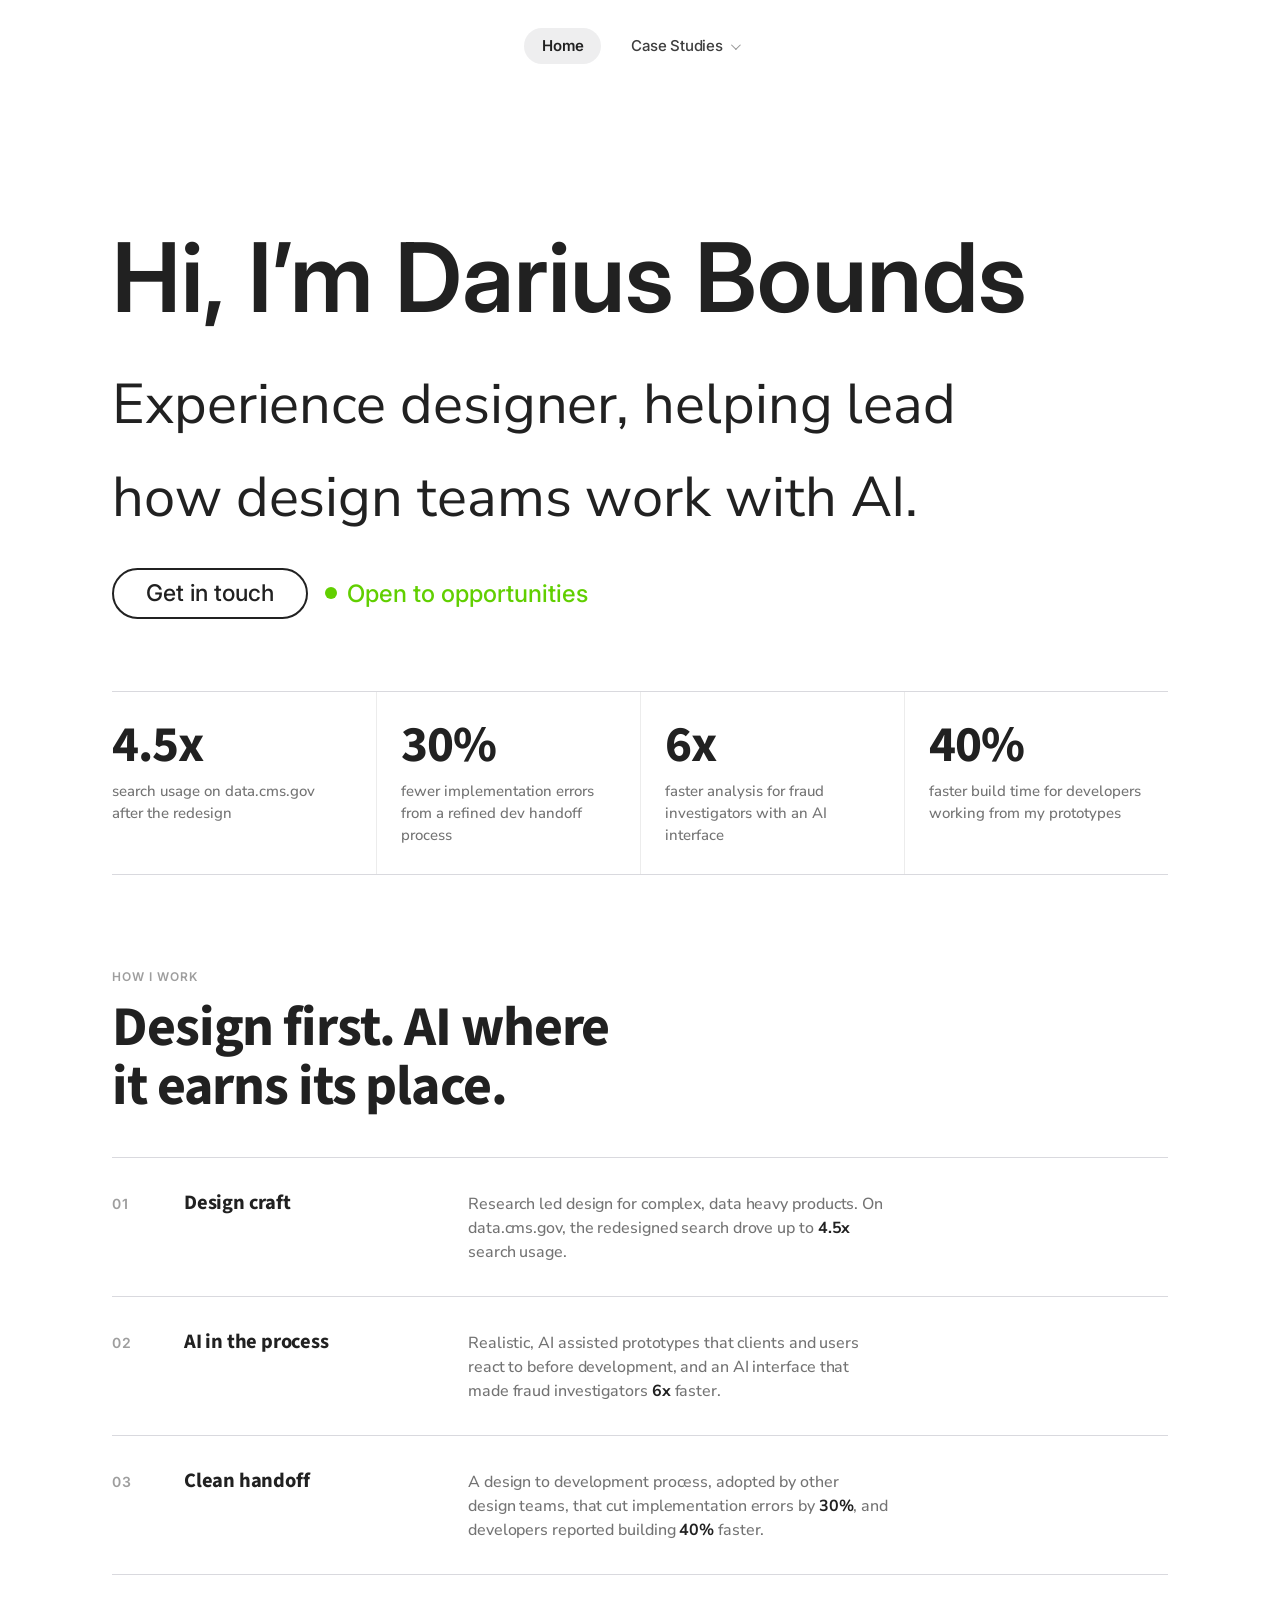
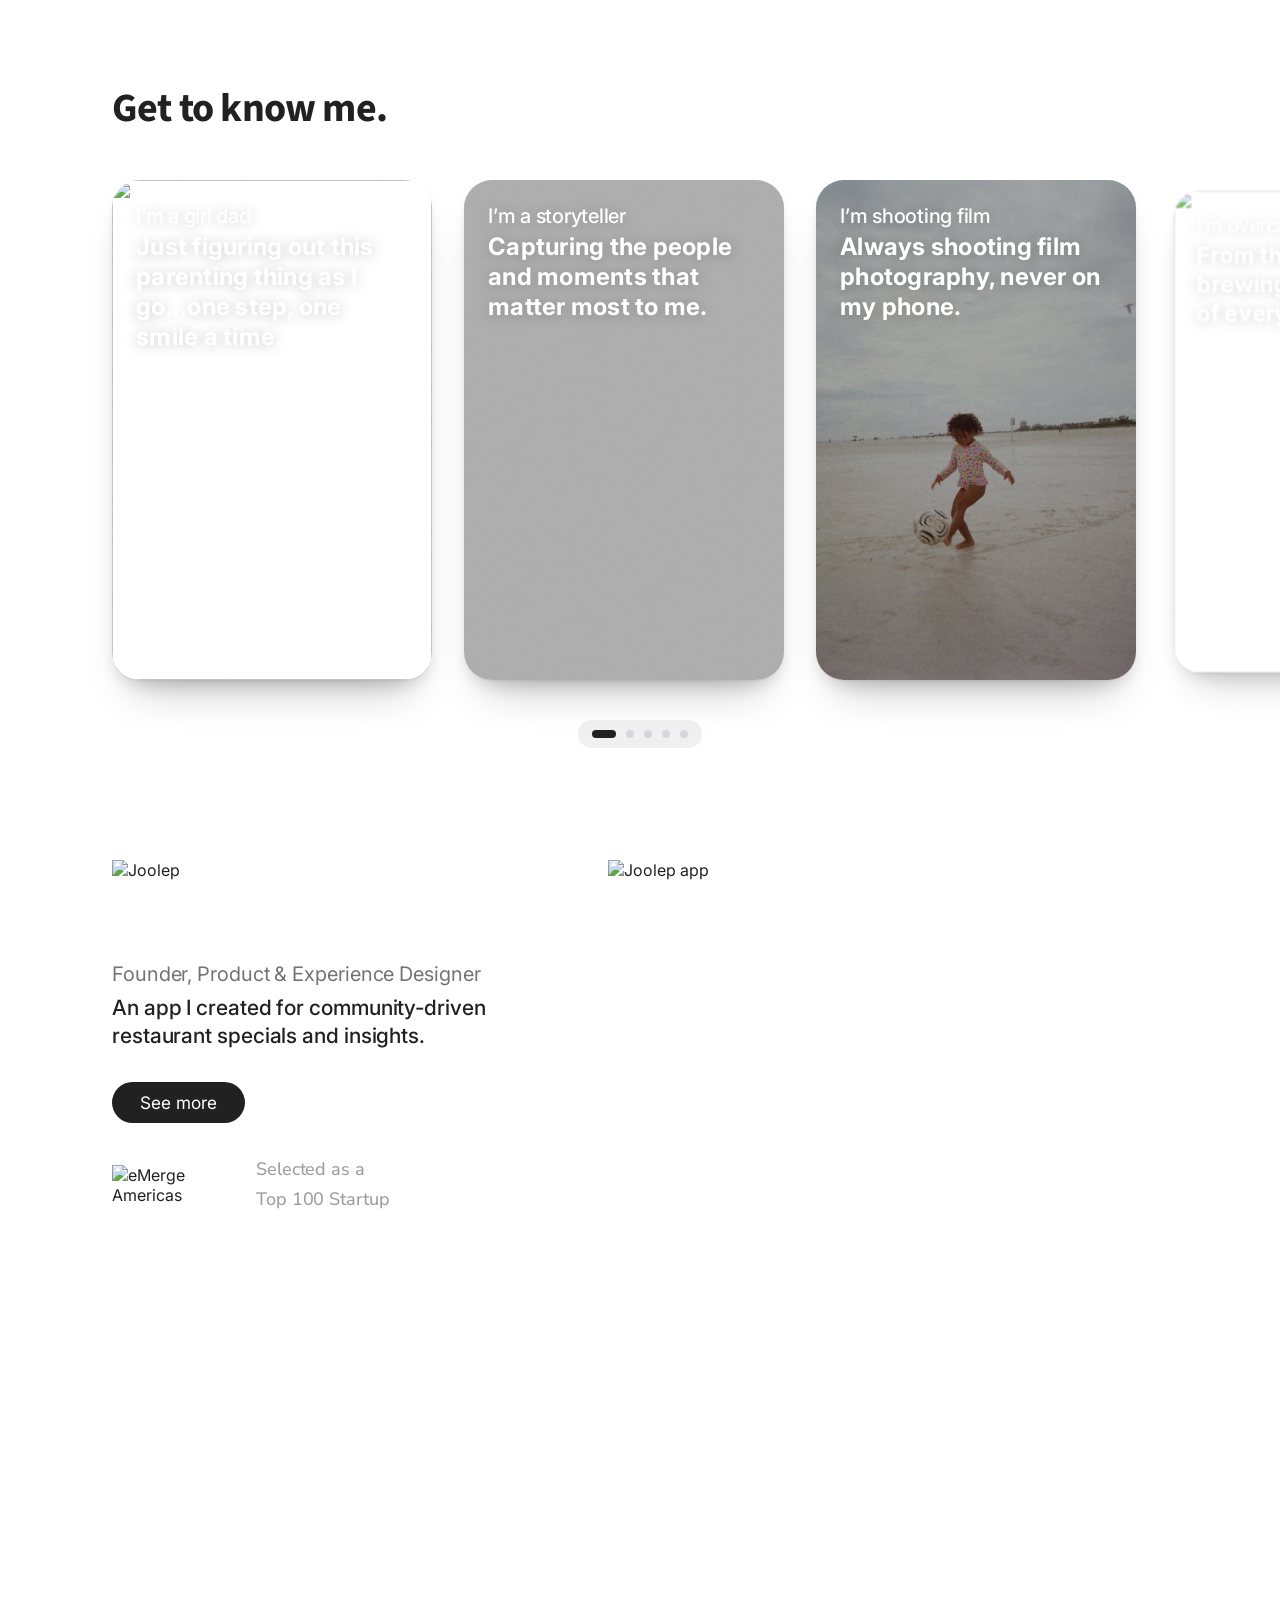
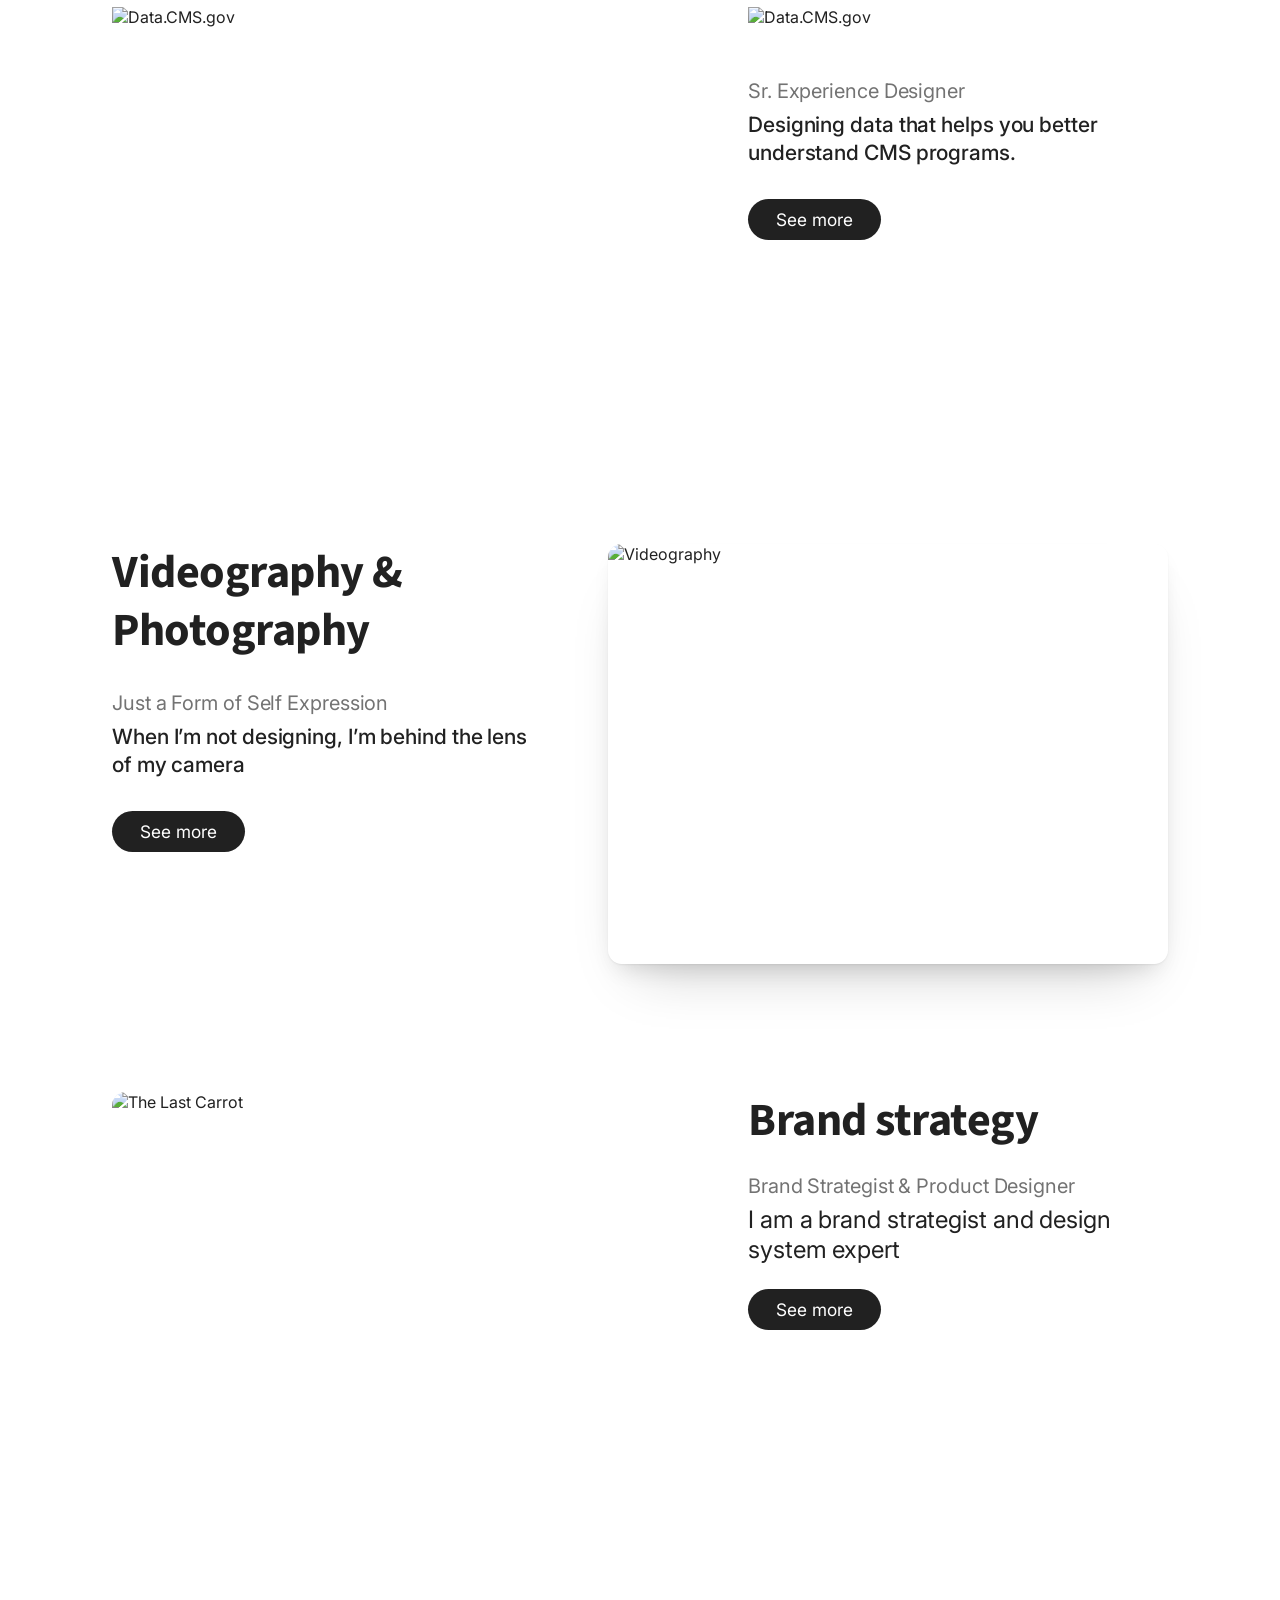
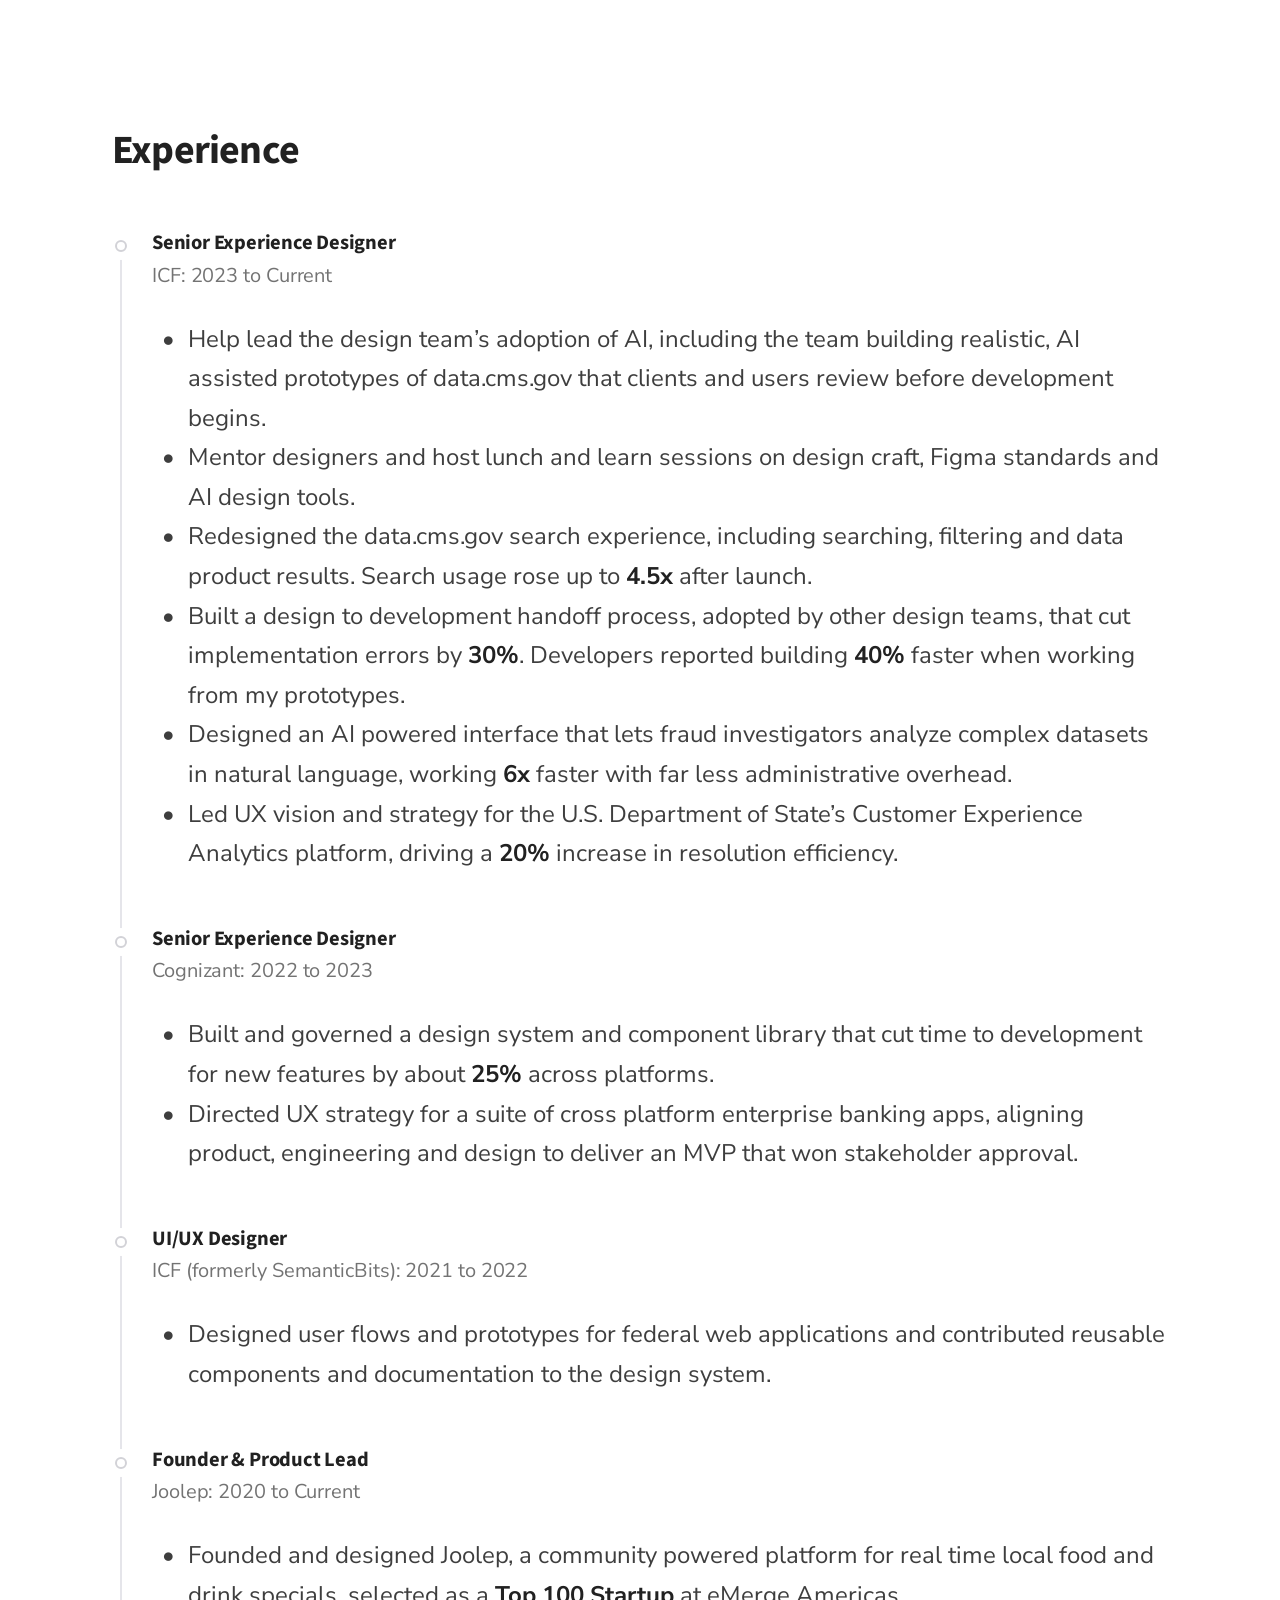
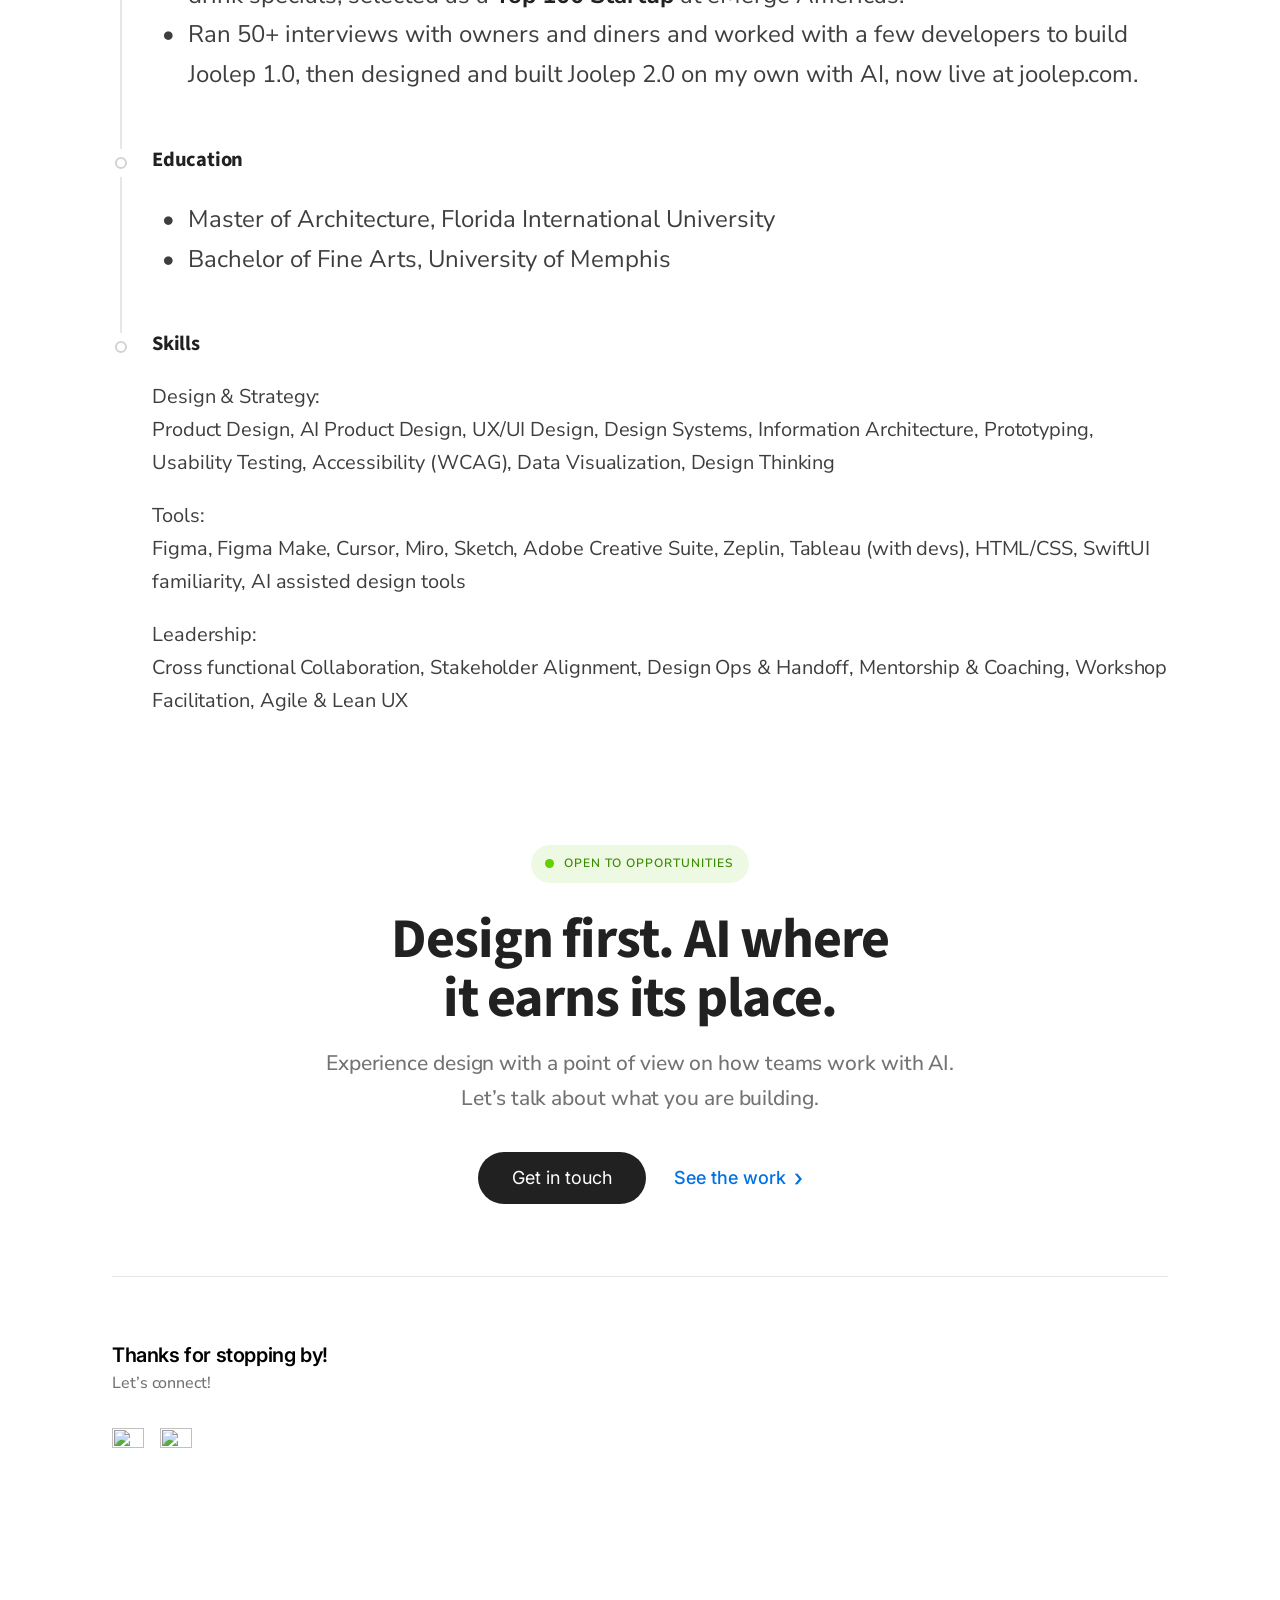
==== commit 29d2a855: "Consistency pass: titles, labels, heroes, role wording Co-Authored-By: Claude Sonnet 5.5 <noreply@an" ====
--- a/PORTFOLIO/index.html
+++ b/PORTFOLIO/index.html
@@ -22,7 +22,7 @@
 </div></div>
 <div class="car-ctl"><div class="dots" role="group" aria-label="Choose a card"></div></div></section>
 <section class="col projects" id="projects">
-<div class="proj p1"><img src="https://dariusbounds.figma.site/_assets/v11/2c1143e955a36be752a36487d3a487e82488a761.svg" width="210" height="70" alt="Joolep" loading="lazy"><p class="role">Founder, Product, &amp; Experience Designer</p><p class="desc">An app I created for community-driven restaurant specials and insights.</p><a class="pill-d" href="joolep.html">See more</a>
+<div class="proj p1"><img src="https://dariusbounds.figma.site/_assets/v11/2c1143e955a36be752a36487d3a487e82488a761.svg" width="210" height="70" alt="Joolep" loading="lazy"><p class="role">Founder, Product &amp; Experience Designer</p><p class="desc">An app I created for community-driven restaurant specials and insights.</p><a class="pill-d" href="joolep.html">See more</a>
 <div class="badge"><img src="https://dariusbounds.figma.site/_assets/v11/20714cea40308390f4930c01ed575402a33f4d6c.svg" width="112" height="39" alt="eMerge Americas" loading="lazy"><img src="https://dariusbounds.figma.site/_assets/v11/f7dfe84ac43cad7aa8ccc37e510400af094b51e7.svg" width="2" height="44" alt="" loading="lazy"><p>Selected as a Top 100 Startup</p></div>
 <img src="https://dariusbounds.figma.site/_assets/v11/0425ed2cd503608f1a737a04fe418d73d332fa02.png?h=1536" width="672" height="743" class="pimg" alt="Joolep app" loading="lazy"></div>
 <div class="proj p2"><img src="https://dariusbounds.figma.site/_assets/v11/cf9dcd7ba48d1a0370affb6353e9083a428eafbe.svg" width="270" height="40" class="lg" alt="Data.CMS.gov" loading="lazy"><p class="role">Sr. Experience Designer</p><p class="desc">Designing data that helps you better understand CMS programs.</p><a class="pill-d" href="datacmsgov.html">See more</a><img src="https://dariusbounds.figma.site/_assets/v11/d1411c8108766aa3c3fc826061e73233ed73b155.png?w=1536" width="672" height="491" class="pimg" alt="Data.CMS.gov" loading="lazy"></div>
--- a/PORTFOLIO/style.css
+++ b/PORTFOLIO/style.css
@@ -982,3 +982,24 @@
 /* film grain on the About cards */
 .card::after{content:"";position:absolute;inset:0;pointer-events:none;opacity:.12;mix-blend-mode:overlay;background-image:url("data:image/svg+xml;utf8,<svg xmlns='http://www.w3.org/2000/svg' width='140' height='140'><filter id='n'><feTurbulence type='fractalNoise' baseFrequency='.85' numOctaves='2' stitchTiles='stitch'/><feColorMatrix values='0 0 0 0 1 0 0 0 0 1 0 0 0 0 1 0 0 0 .9 0'/></filter><rect width='140' height='140' filter='url(%23n)'/></svg>")}
 @media(prefers-reduced-motion:reduce){.fr img{transition:none}}
+
+/* ===== TL;DR box: a grey summary card after the intro ===== */
+.tbx{margin-top:40px}
+.tbx-in{background:#f5f5f7;border-radius:var(--r-md);padding:28px 32px 20px}
+.tbx .tl{margin:0 0 6px}
+.tbx dl{display:block;margin:0}
+.tbx dl>div{display:grid;grid-template-columns:132px 1fr;gap:4px 24px;padding:16px 0;border-top:1px solid #e4e4e8}
+.tbx dl>div:first-child{border-top:0}
+.tbx dt{font:600 12px/1.6 var(--f-l);letter-spacing:.08em;text-transform:uppercase;color:var(--g3);padding-top:3px}
+.tbx dd{margin:0;font:500 16px/1.55 var(--f-t);color:var(--g2)}
+.tbx dd.stat{display:flex;align-items:center;gap:10px;flex-wrap:wrap}
+@media(max-width:600px){.tbx-in{padding:22px 20px 14px}.tbx dl>div{grid-template-columns:1fr}}
+@media print{.tbx-in{background:none}}
+
+/* tabs: the baseline stroke runs across the back tab, not behind it */
+.case .tabs [role=tab][aria-selected=false],.case .tabs.ready button[aria-selected=false]{border-bottom:1px solid #d9d9de}
+.case .tbx{max-width:880px;width:calc(100% - 2*var(--pad))}
+.case .tbx-in{max-width:680px}
+
+/* consistency: every section title uses the same size, in wide and narrow sections */
+.wide.s>h2,.wide>h2.x{font-family:var(--f-d);font-weight:700;font-size:var(--t-h2);line-height:1.12;letter-spacing:-.02em}
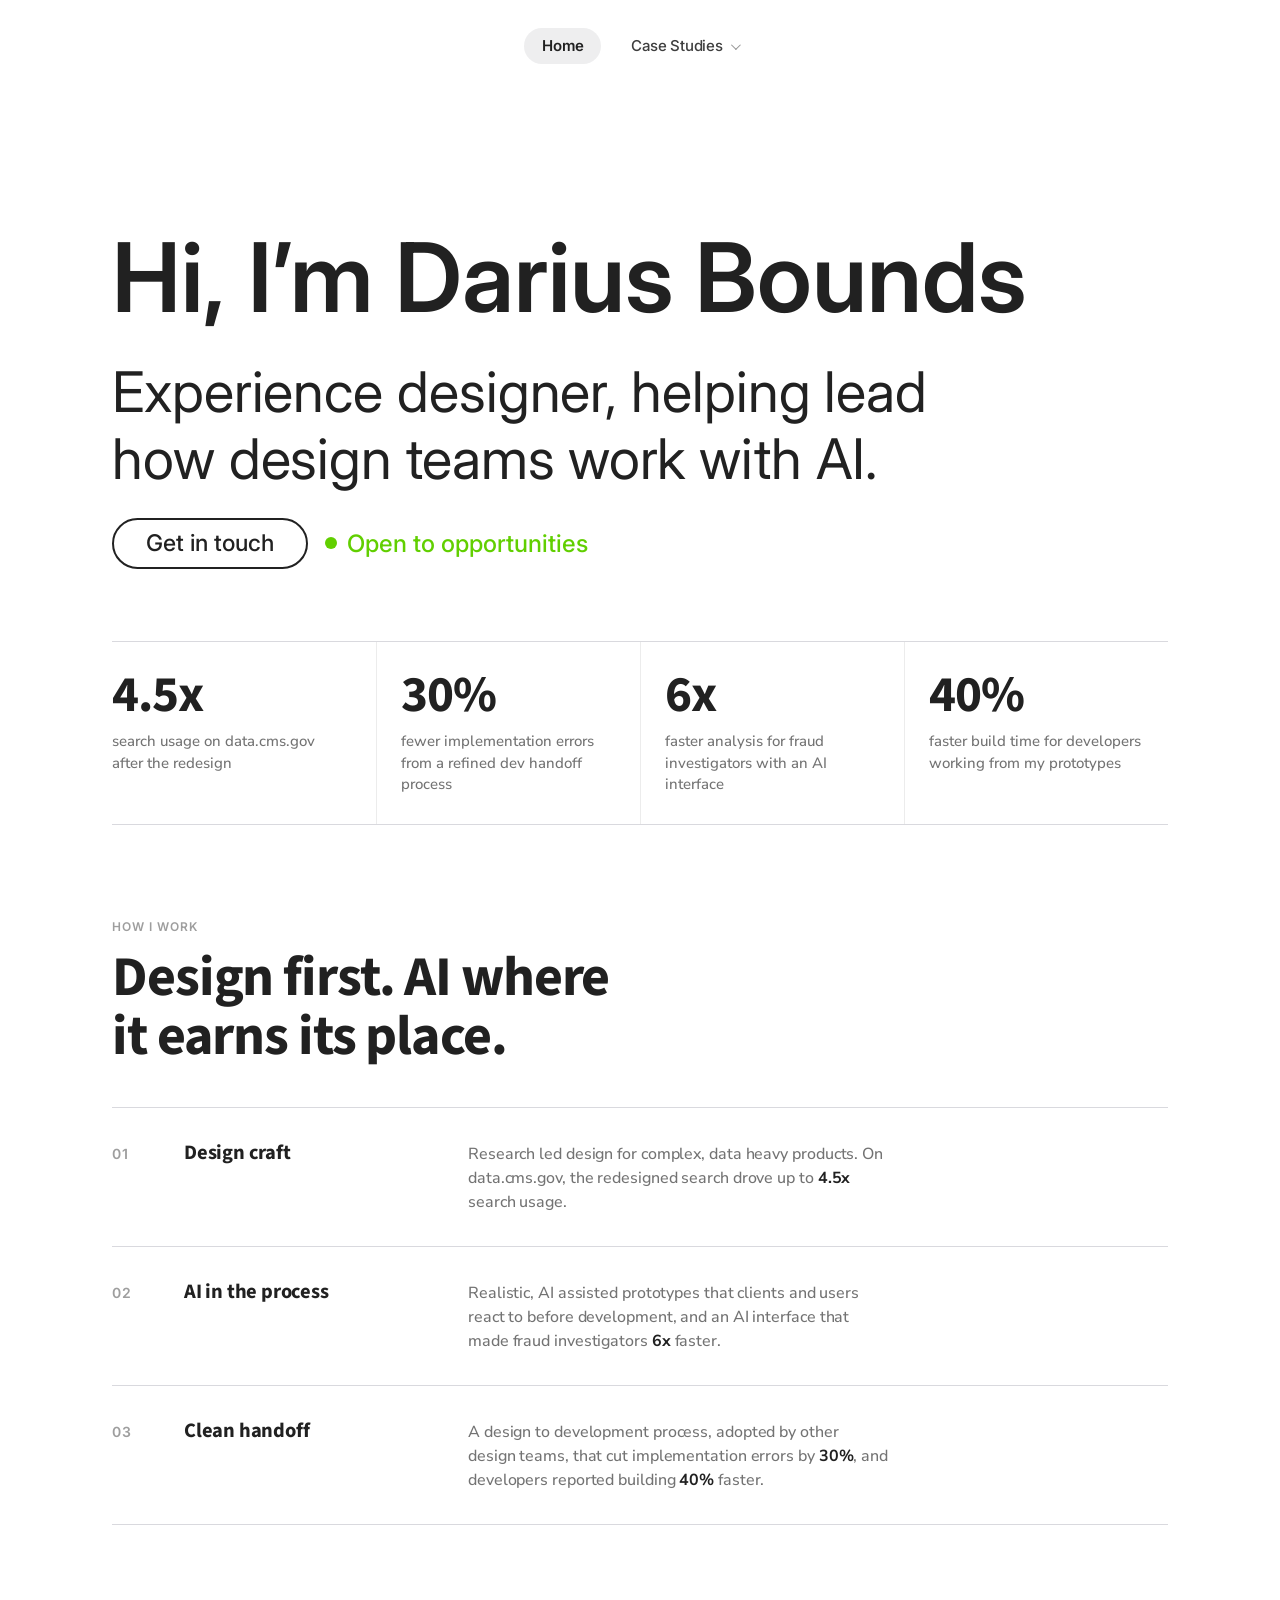
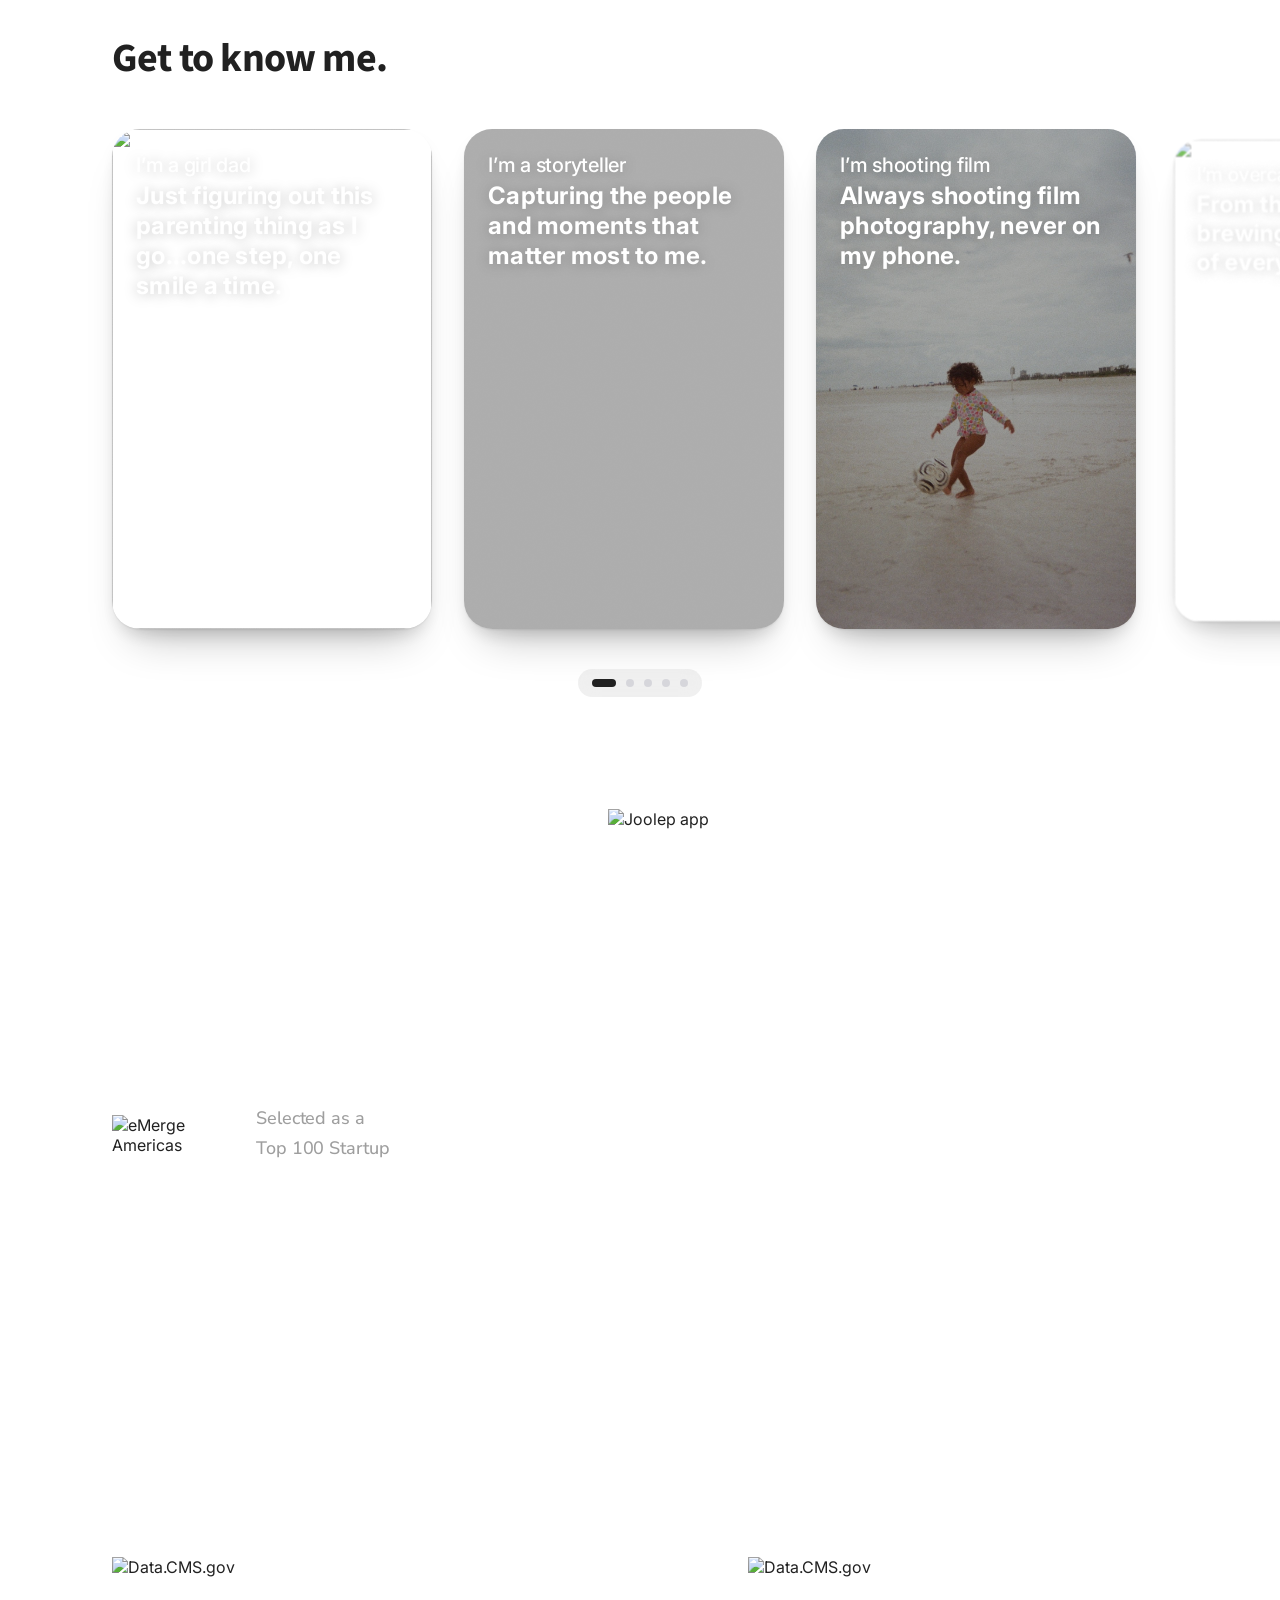
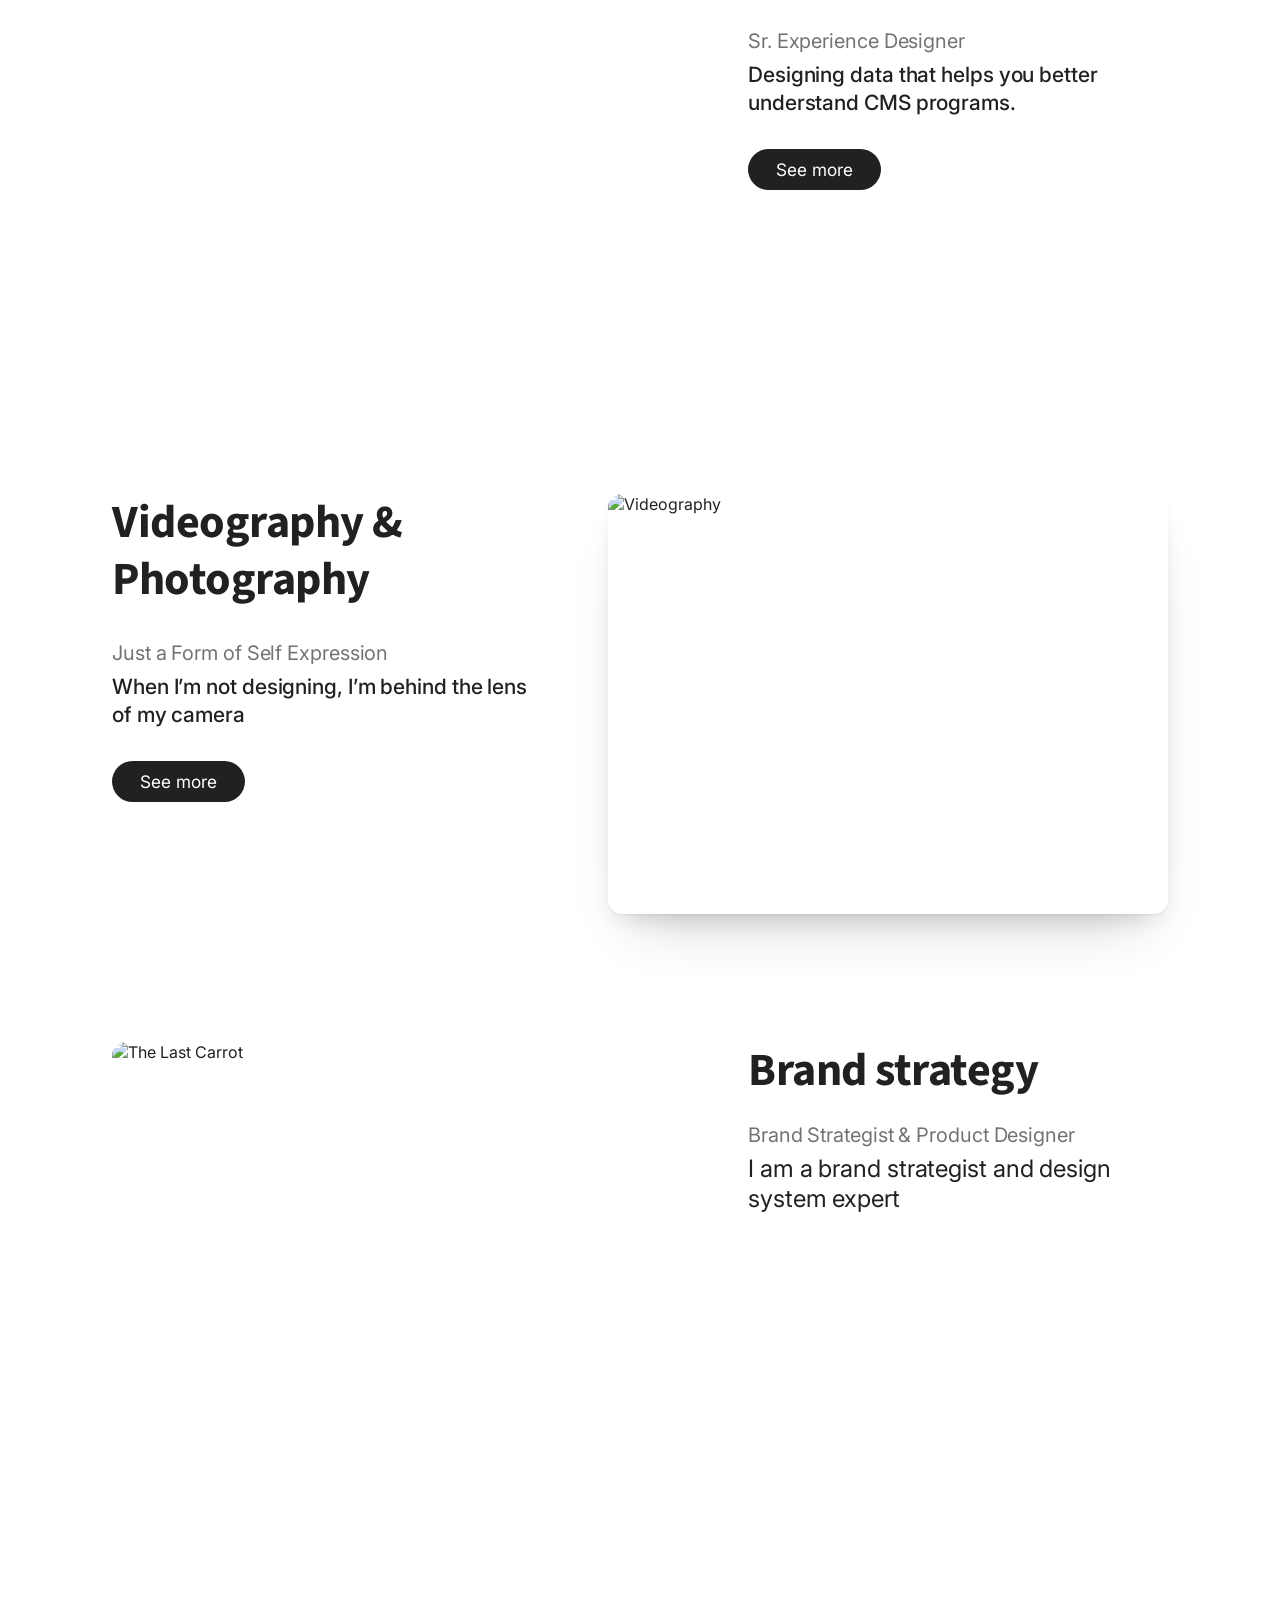
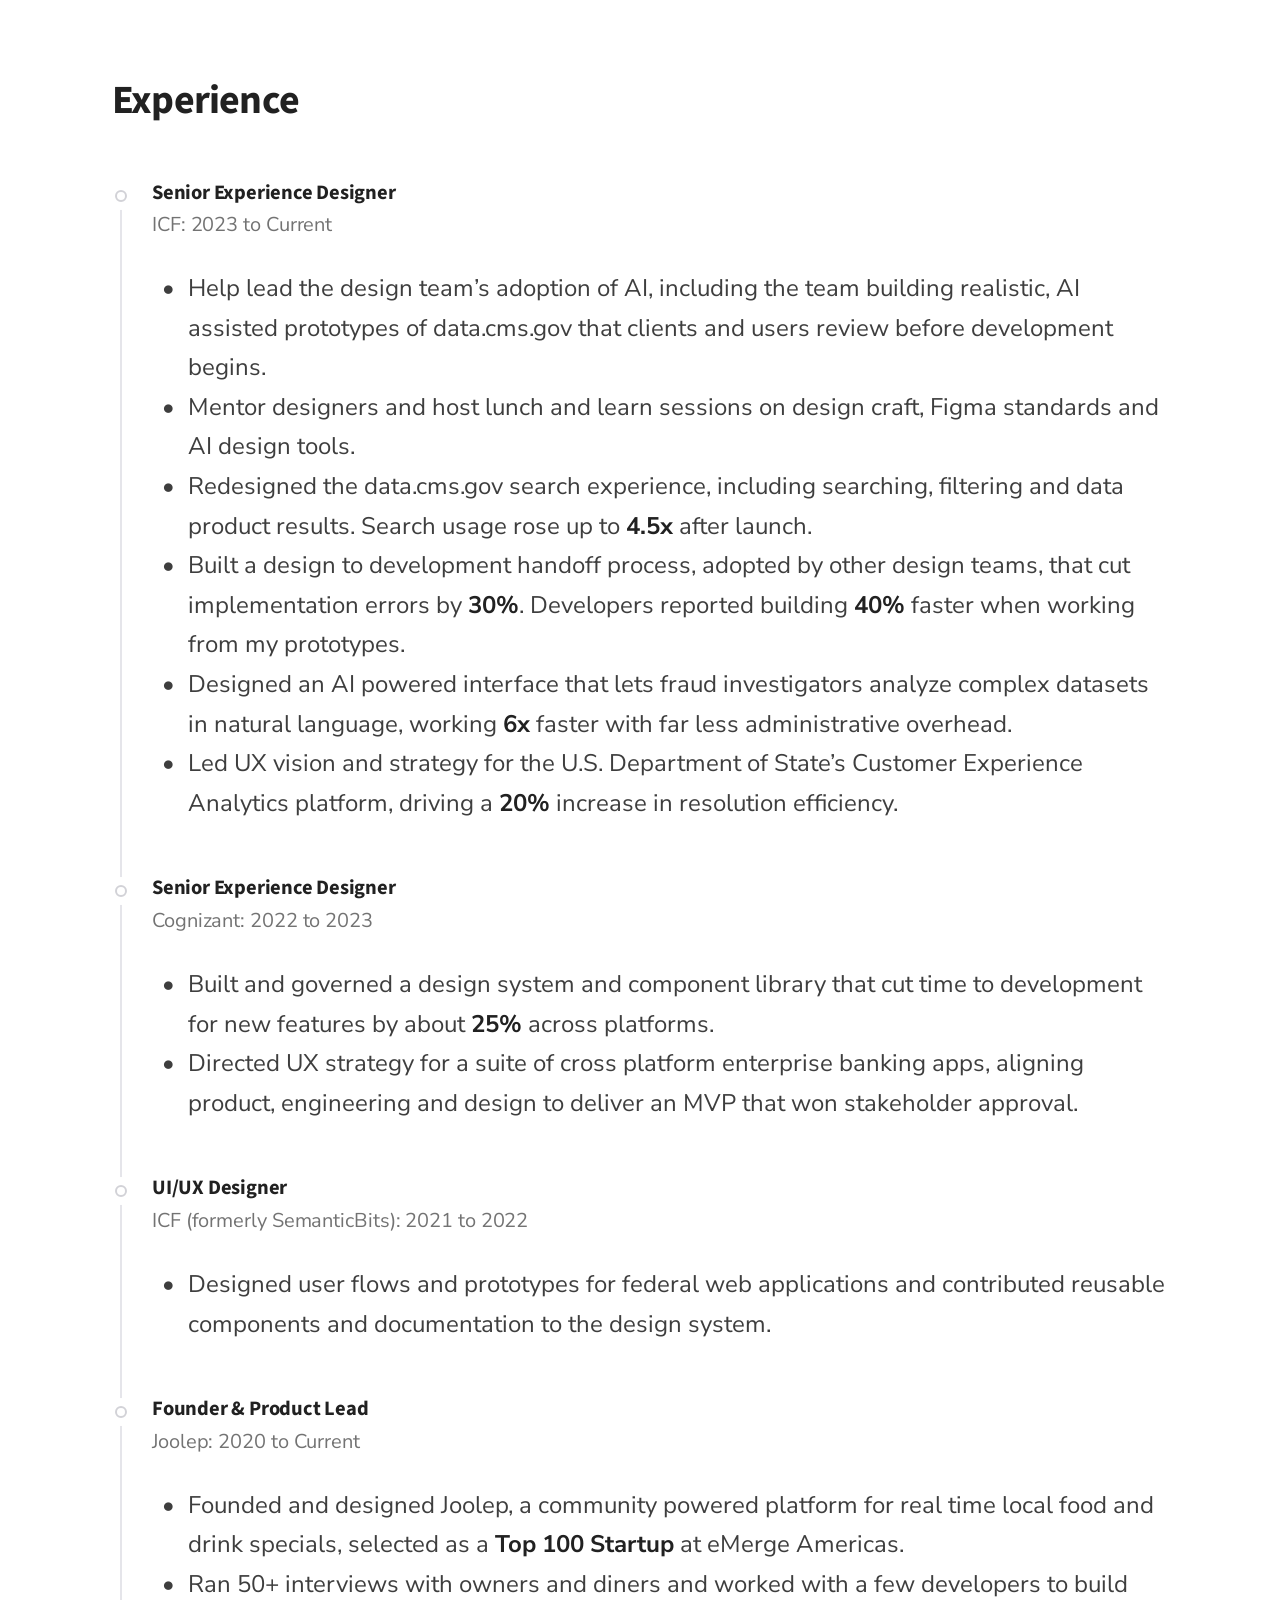
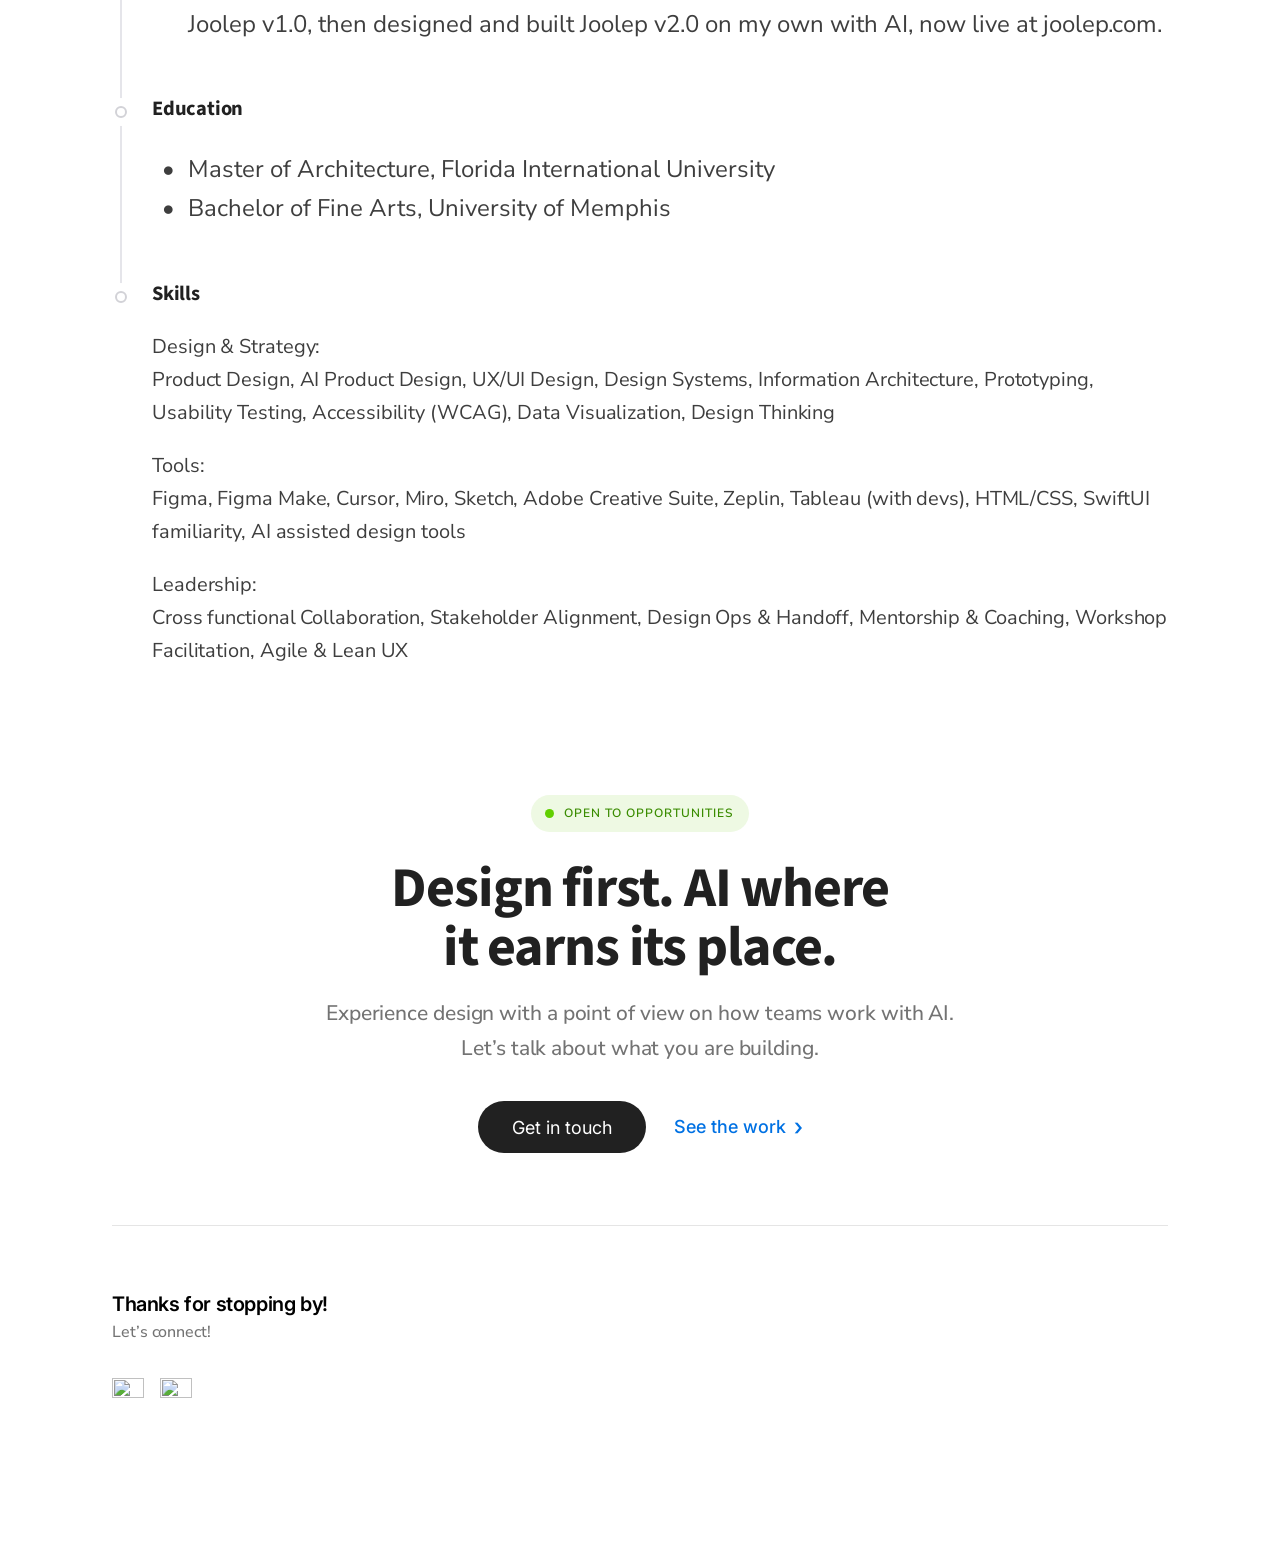
==== commit 95fb619c: "Use v1.0 and v2.0 everywhere; simplify version comparison labels Co-Authored-By: Claude Sonnet 5.5 <" ====
--- a/PORTFOLIO/index.html
+++ b/PORTFOLIO/index.html
@@ -33,7 +33,7 @@
 <div class="job"><h3>Senior Experience Designer</h3><p class="meta">ICF: 2023 to Current</p><ul class="bl"><li>Help lead the design team’s adoption of AI, including the team building realistic, AI assisted prototypes of data.cms.gov that clients and users review before development begins.</li><li>Mentor designers and host lunch and learn sessions on design craft, Figma standards and AI design tools.</li><li>Redesigned the data.cms.gov search experience, including searching, filtering and data product results. Search usage rose up to <b>4.5x</b> after launch.</li><li>Built a design to development handoff process, adopted by other design teams, that cut implementation errors by <b>30%</b>. Developers reported building <b>40%</b> faster when working from my prototypes.</li><li>Designed an AI powered interface that lets fraud investigators analyze complex datasets in natural language, working <b>6x</b> faster with far less administrative overhead.</li><li>Led UX vision and strategy for the U.S. Department of State’s Customer Experience Analytics platform, driving a <b>20%</b> increase in resolution efficiency.</li></ul></div>
 <div class="job"><h3>Senior Experience Designer</h3><p class="meta">Cognizant: 2022 to 2023</p><ul class="bl"><li>Built and governed a design system and component library that cut time to development for new features by about <b>25%</b> across platforms.</li><li>Directed UX strategy for a suite of cross platform enterprise banking apps, aligning product, engineering and design to deliver an MVP that won stakeholder approval.</li></ul></div>
 <div class="job"><h3>UI/UX Designer</h3><p class="meta">ICF (formerly SemanticBits): 2021 to 2022</p><ul class="bl"><li>Designed user flows and prototypes for federal web applications and contributed reusable components and documentation to the design system.</li></ul></div>
-<div class="job"><h3>Founder &amp; Product Lead</h3><p class="meta">Joolep: 2020 to Current</p><ul class="bl"><li>Founded and designed Joolep, a community powered platform for real time local food and drink specials, selected as a <b>Top 100 Startup</b> at eMerge Americas.</li><li>Ran 50+ interviews with owners and diners and worked with a few developers to build Joolep 1.0, then designed and built Joolep 2.0 on my own with AI, now live at joolep.com.</li></ul></div>
+<div class="job"><h3>Founder &amp; Product Lead</h3><p class="meta">Joolep: 2020 to Current</p><ul class="bl"><li>Founded and designed Joolep, a community powered platform for real time local food and drink specials, selected as a <b>Top 100 Startup</b> at eMerge Americas.</li><li>Ran 50+ interviews with owners and diners and worked with a few developers to build Joolep v1.0, then designed and built Joolep v2.0 on my own with AI, now live at joolep.com.</li></ul></div>
 <div class="job"><h3>Education</h3><ul class="bl"><li>Master of Architecture, Florida International University</li><li>Bachelor of Fine Arts, University of Memphis</li></ul></div>
 <div class="job skills"><h3>Skills</h3>
 <p class="sk"><span>Design &amp; Strategy:</span><br>Product Design, AI Product Design, UX/UI Design, Design Systems, Information Architecture, Prototyping, Usability Testing, Accessibility (WCAG), Data Visualization, Design Thinking</p>
--- a/PORTFOLIO/style.css
+++ b/PORTFOLIO/style.css
@@ -999,7 +999,47 @@
 /* tabs: the baseline stroke runs across the back tab, not behind it */
 .case .tabs [role=tab][aria-selected=false],.case .tabs.ready button[aria-selected=false]{border-bottom:1px solid #d9d9de}
 .case .tbx{max-width:880px;width:calc(100% - 2*var(--pad))}
-.case .tbx-in{max-width:680px}
+.case .tbx-in{max-width:none}
 
 /* consistency: every section title uses the same size, in wide and narrow sections */
 .wide.s>h2,.wide>h2.x{font-family:var(--f-d);font-weight:700;font-size:var(--t-h2);line-height:1.12;letter-spacing:-.02em}
+
+/* hero subtitle: keep its tight, original line spacing and Inter face */
+.col p.sub,.hero p.sub{font-family:Inter,system-ui,sans-serif;line-height:1.2}
+
+/* outline pill: arrow slides in at the end, text never shifts, text stays readable */
+.pill-o::before{content:none!important;display:none!important}
+.pill-o{--ic:url("data:image/svg+xml,%3Csvg xmlns='http://www.w3.org/2000/svg' viewBox='0 0 24 24' fill='none' stroke='black' stroke-width='2.2' stroke-linecap='round' stroke-linejoin='round'%3E%3Cpath d='M5 12h14m-6-6 6 6-6 6'/%3E%3C/svg%3E");transition:background .25s var(--ease),color .25s var(--ease),transform .25s var(--ease)}
+.pill-o::after,.pill-d::after{content:"";display:inline-block;flex:none;width:0;height:20px;margin-left:0;background:currentColor;opacity:0;transform:translateX(-8px);transition:width .35s var(--ease),margin .35s var(--ease),opacity .25s,transform .35s var(--ease);-webkit-mask:var(--ic) center/contain no-repeat;mask:var(--ic) center/contain no-repeat}
+.pill-o:hover::after,.pill-o:focus-visible::after,.pill-d:hover::after,.pill-d:focus-visible::after{width:20px;margin-left:10px;opacity:1;transform:none}
+a.pill-o{color:var(--ink)}
+a.pill-o:hover,a.pill-o:focus-visible{color:#fff;background:var(--ink)}
+@media(prefers-reduced-motion:reduce){.pill-o::after,.pill-d::after{transition:none}}
+
+/* alignment: every row, grid and image line up exactly with the 880px text column */
+.case .s>.row,.case .s>.two,.case .s>.gal,.case .s>.wide{margin-left:0;margin-right:0;width:100%;max-width:none}
+.case .bleed,.case .col .bleed{width:min(880px,100vw - 2*var(--pad))}
+.case .prob .phone{margin-right:0}
+@media(max-width:700px){.case .prob .phone{margin:24px auto 0}}
+
+/* eMerge photos: same height, widths follow each photo's proportions, edge to edge */
+.case .em{display:flex;align-items:flex-start;gap:24px;width:100%;max-width:none;margin:40px 0 0}
+.case .em>div{min-width:0;margin:0}
+.case .em>div:first-child{flex:1.3333 1 0}
+.case .em>div:last-child{flex:.6242 1 0}
+.case .em img{display:block;width:100%;height:auto;border-radius:var(--r-md)}
+@media(max-width:700px){.case .em{flex-direction:column}.case .em>div{flex:none!important;width:100%}}
+
+/* TL;DR box: the Live status matches the surrounding text */
+.tbx dd.stat .status{transform:none;gap:8px}
+.tbx dd.stat .status .open{font:600 16px/1.55 var(--f-t);color:#3f9c00}
+.tbx dd.stat .status .live{width:9px;height:9px;margin:0}
+.tbx dl>div{grid-template-columns:160px minmax(0,1fr)}
+.tbx dt{white-space:nowrap}
+@media(max-width:600px){.tbx dl>div{grid-template-columns:1fr}}
+
+/* image groups: left aligned with the text, with room above and below */
+.case .jg.ph2{margin-inline:0}
+.case .jg{margin-top:40px;margin-bottom:56px}
+.case .jg.two{margin-top:56px}
+.case .gal+p,.case .gal+h3,.case .gal+h2{margin-top:0}
